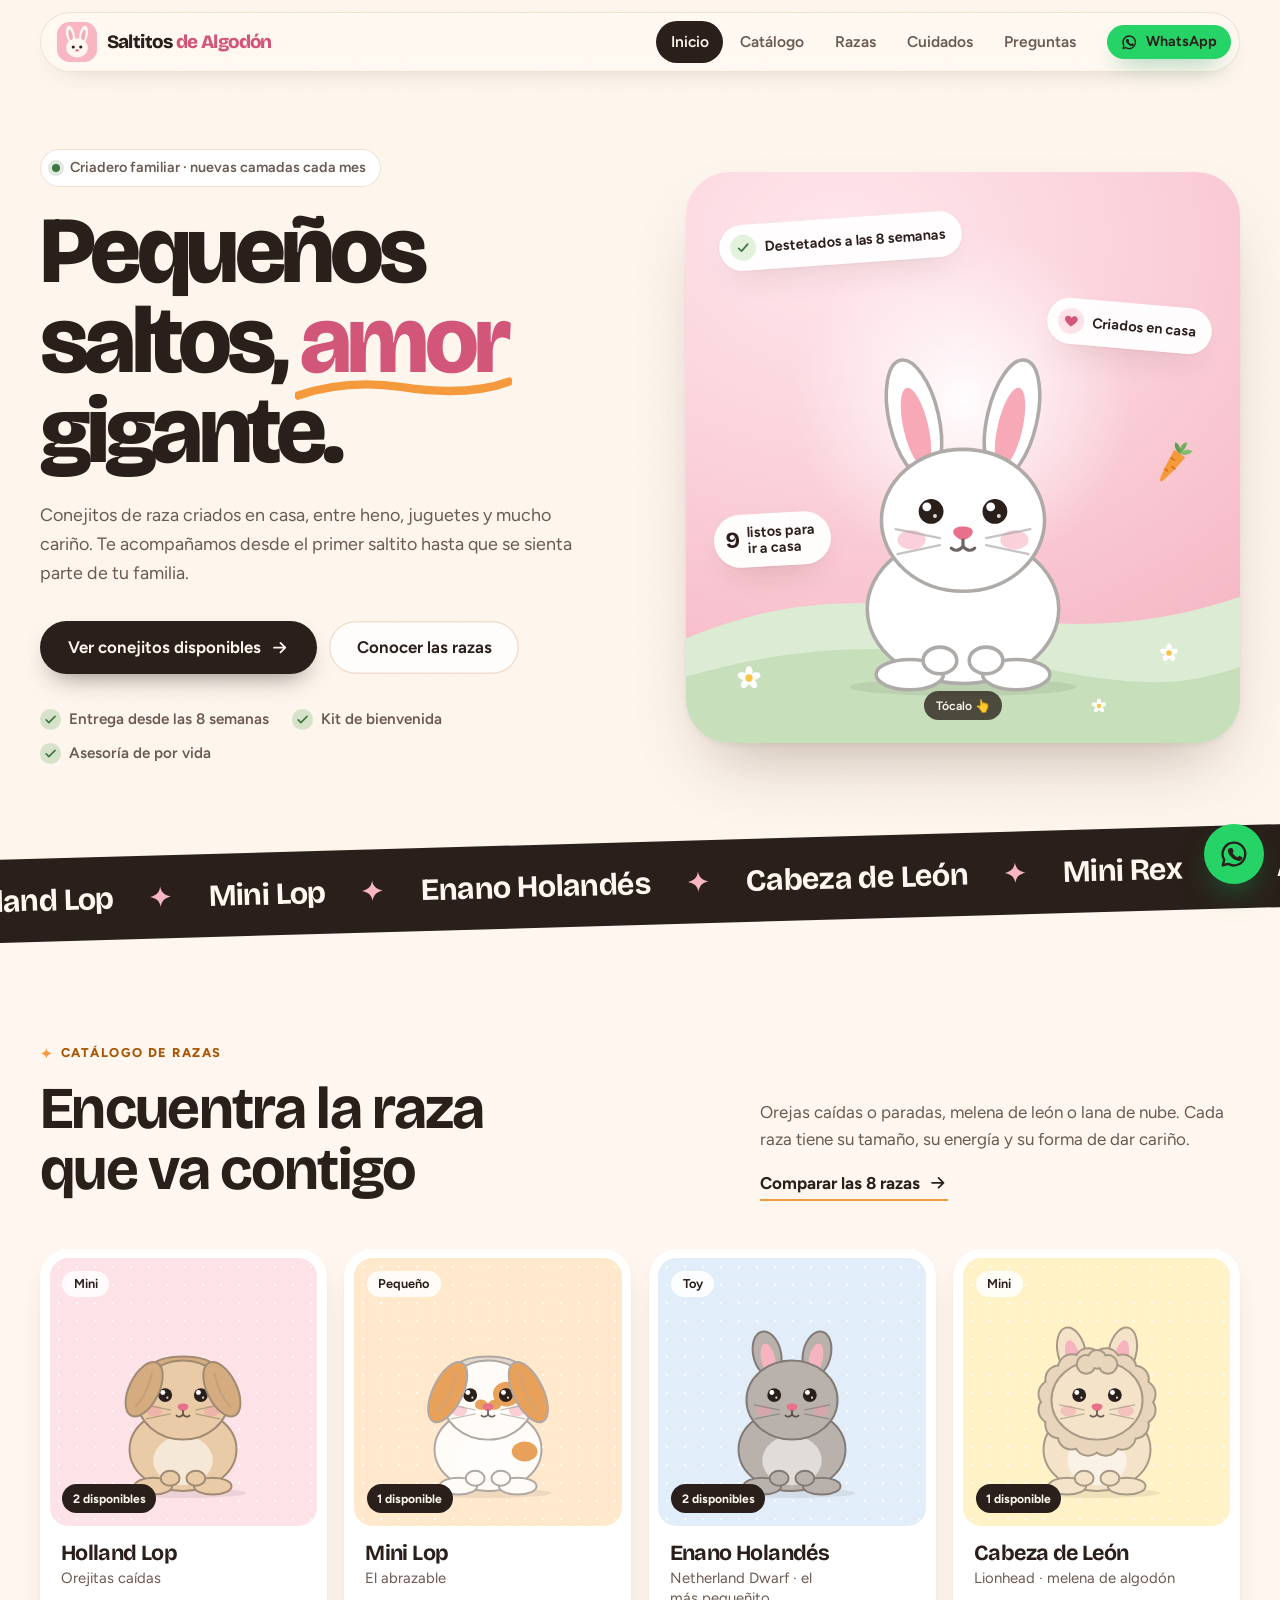
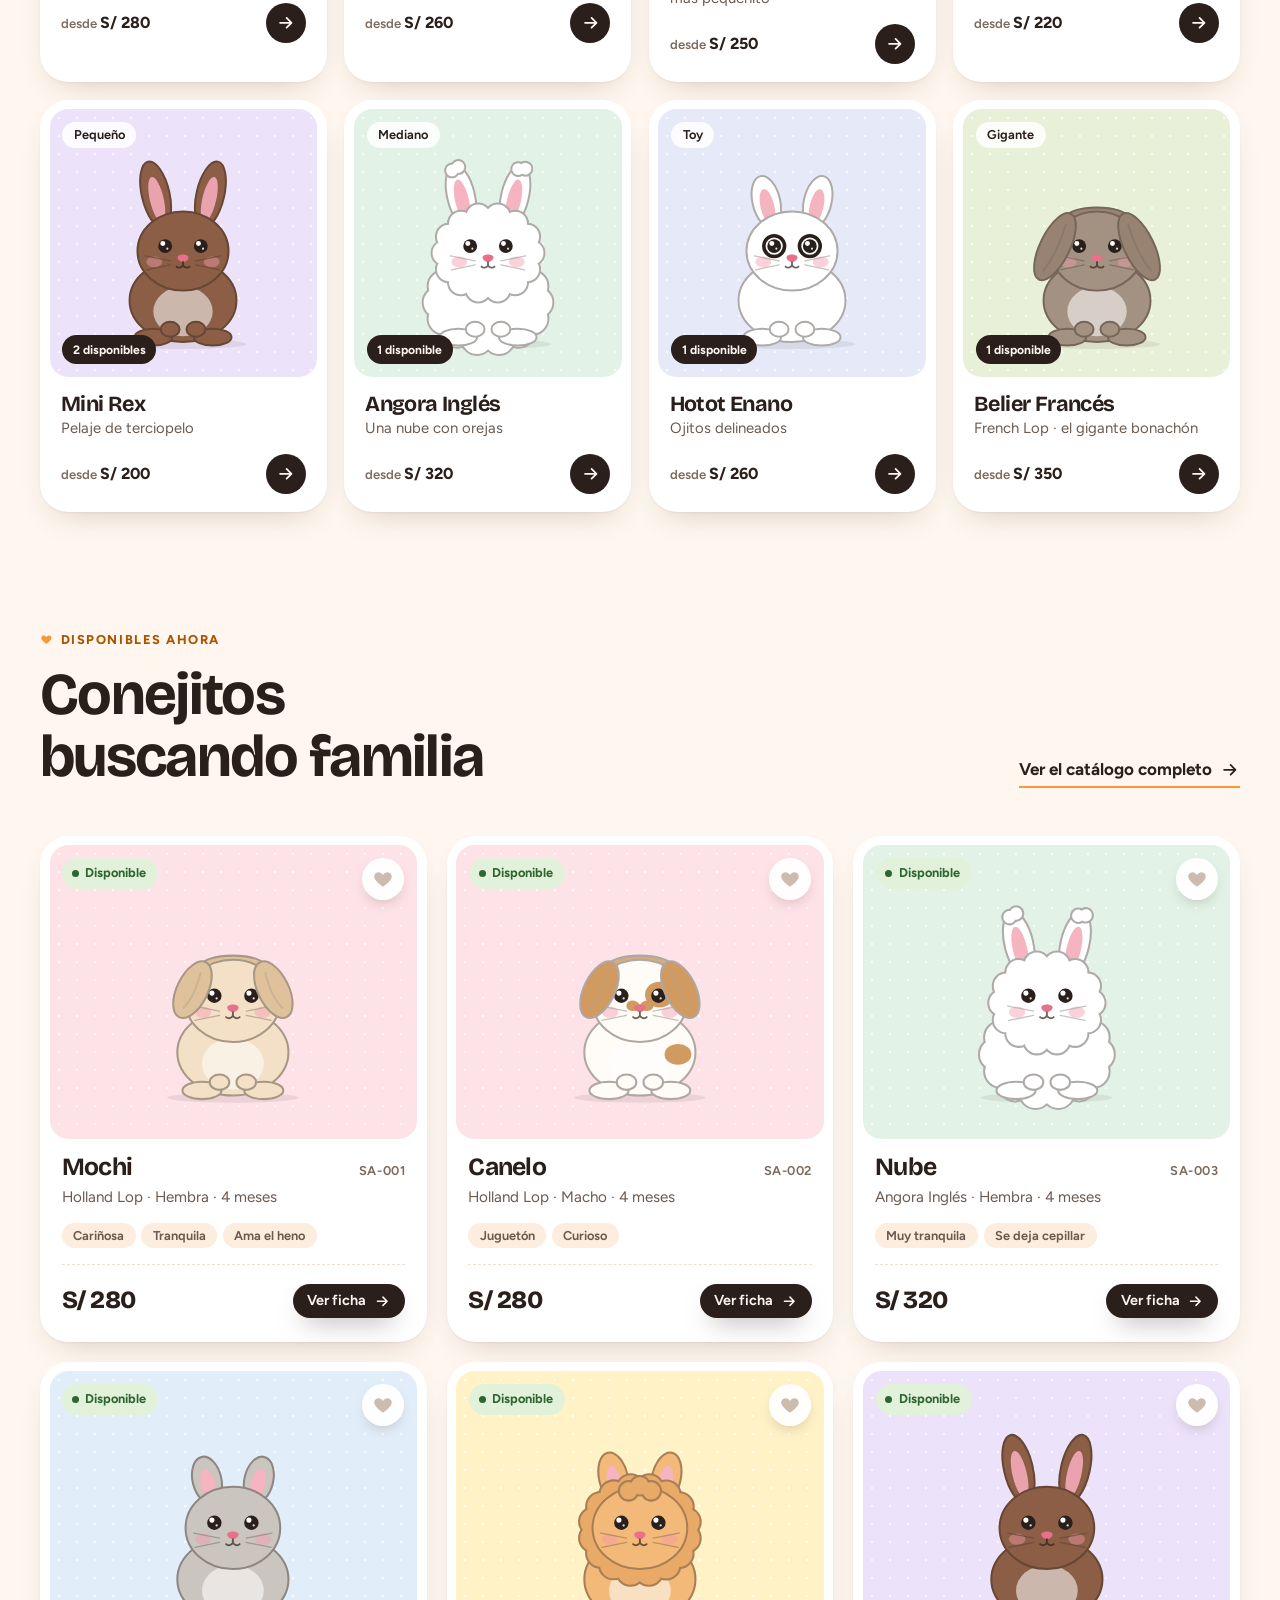
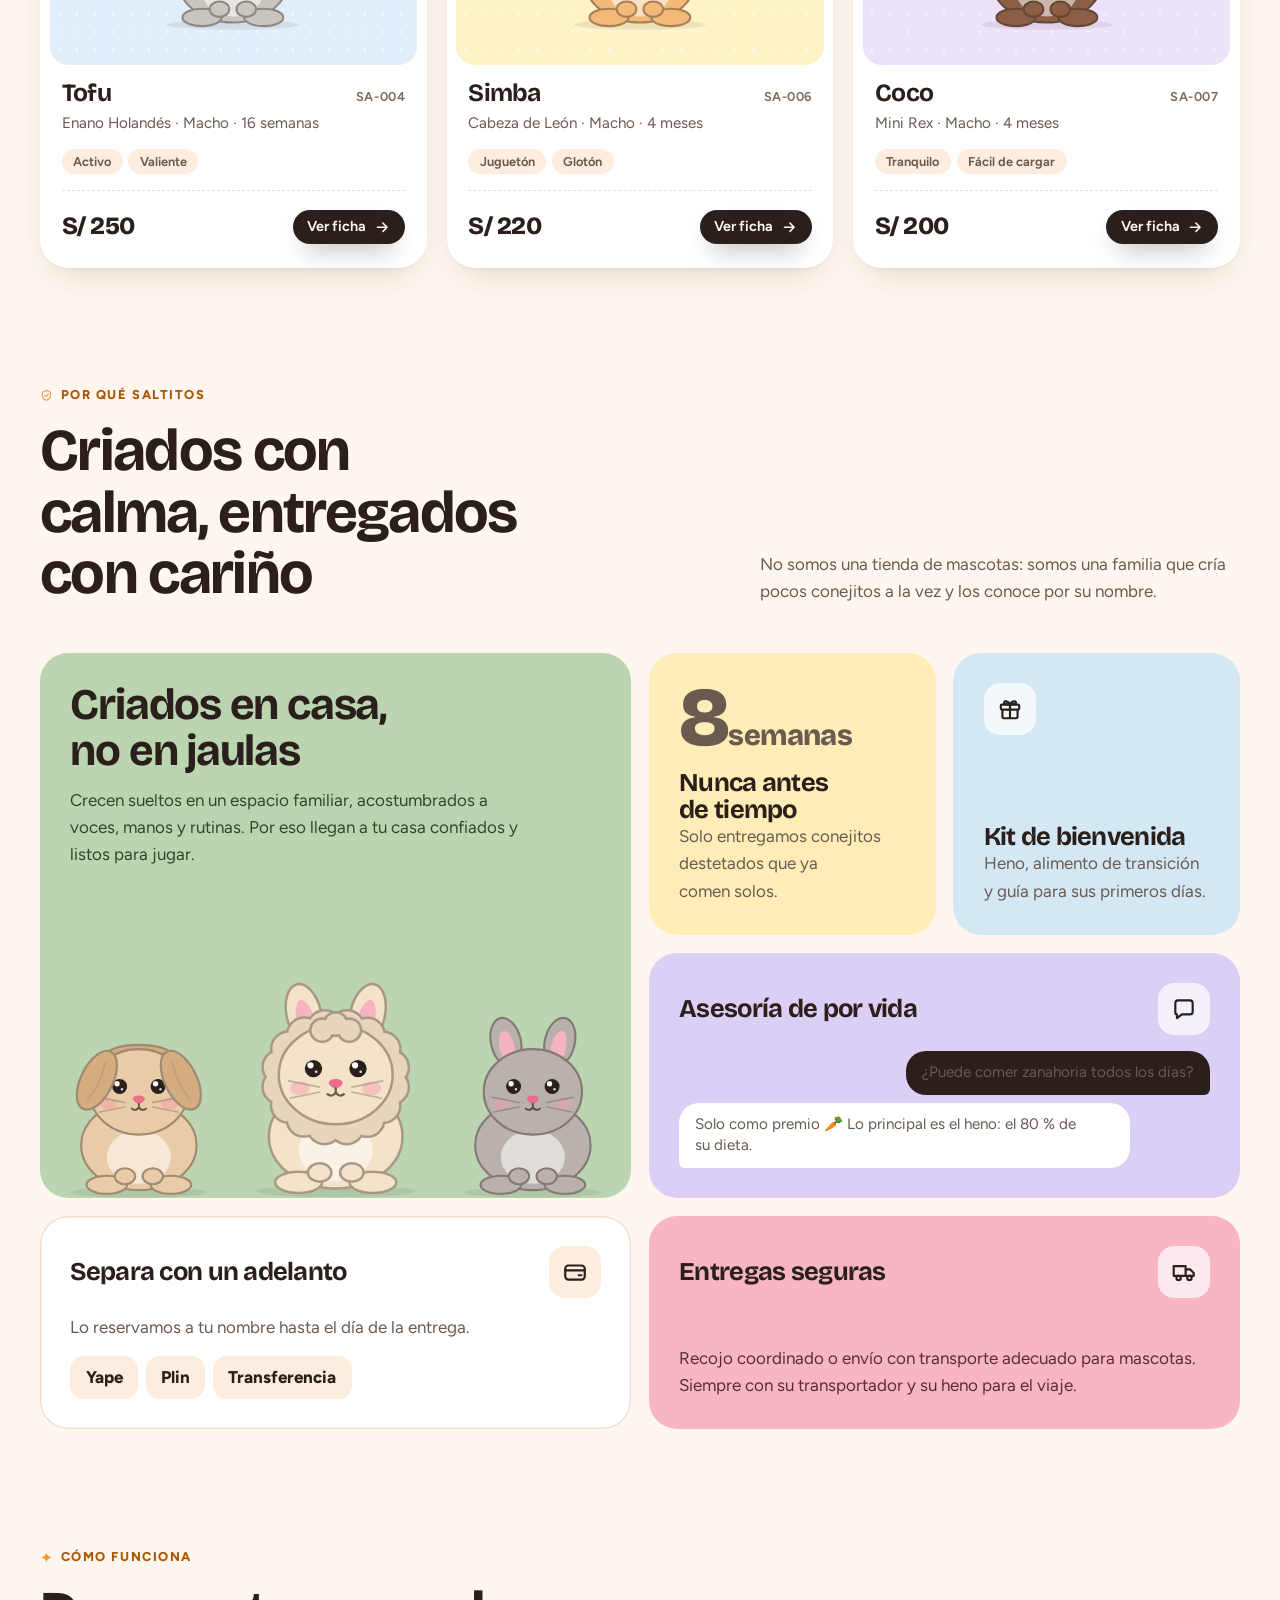
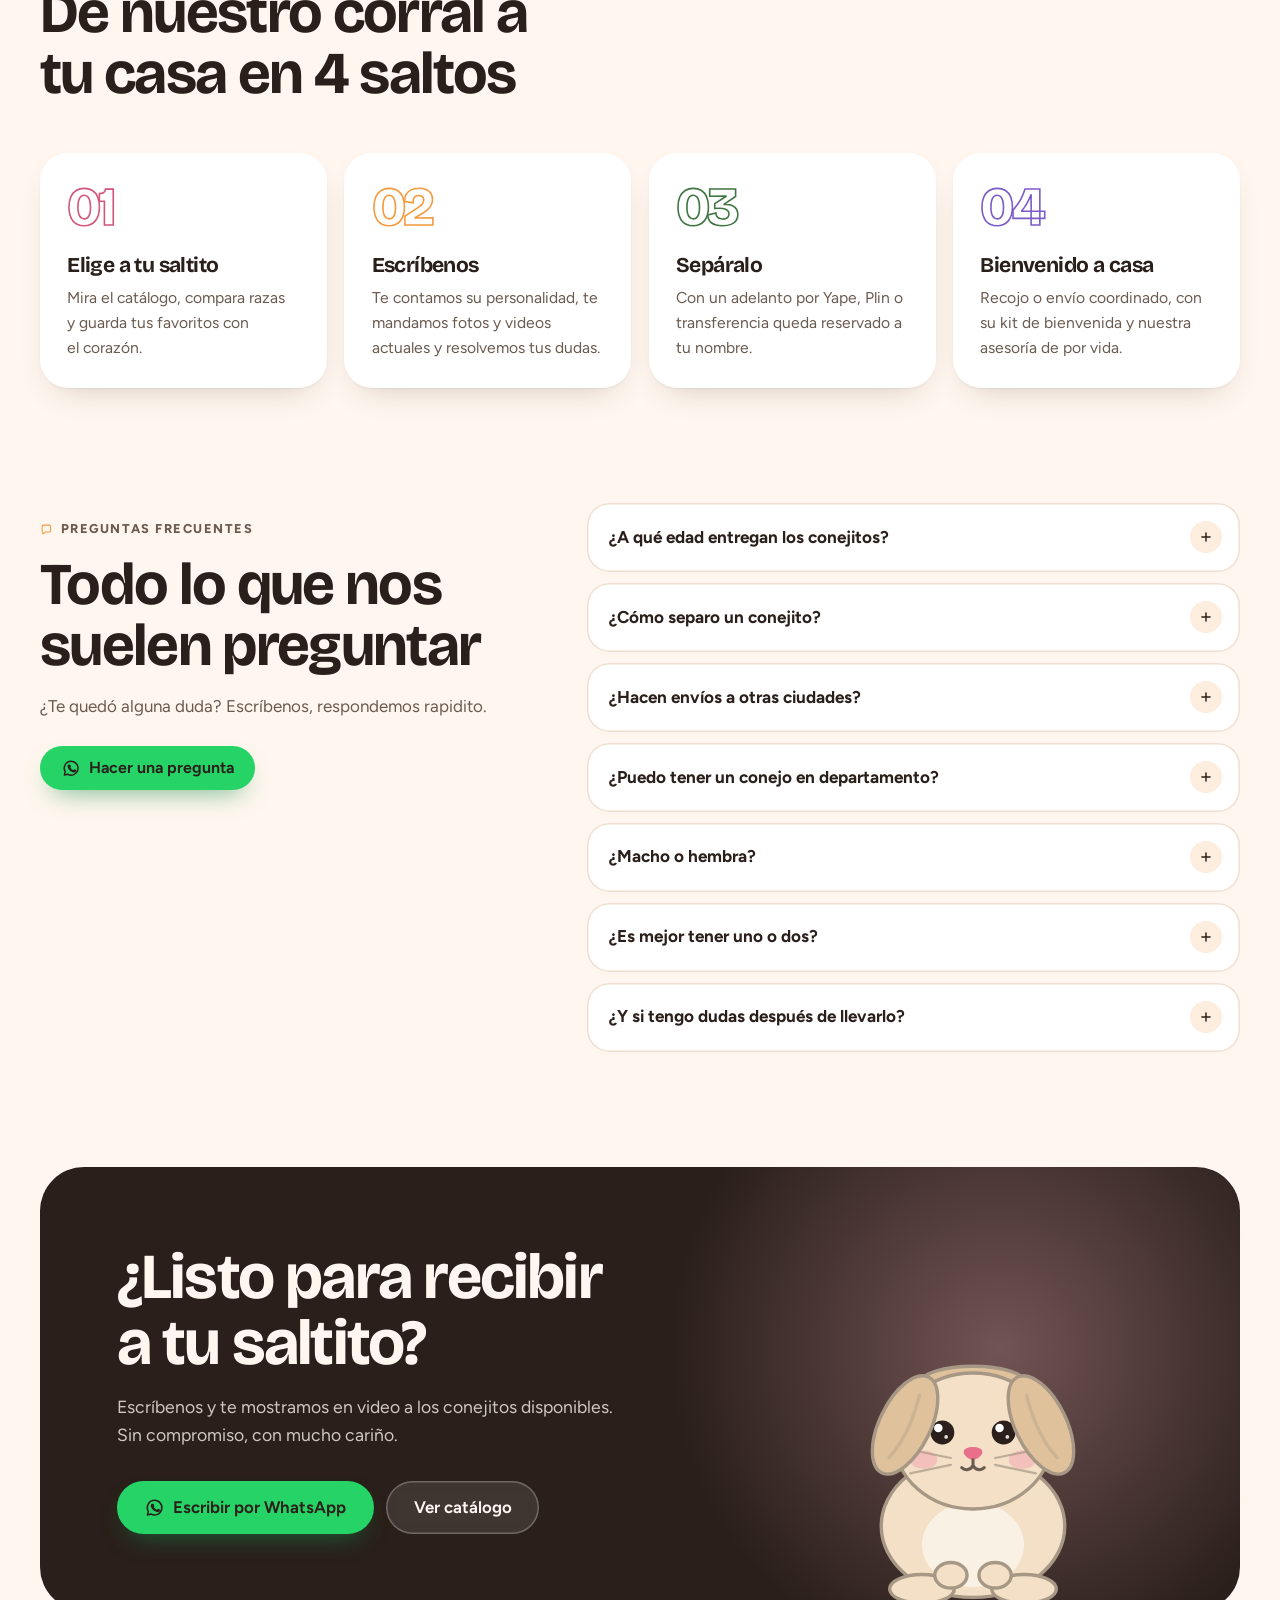
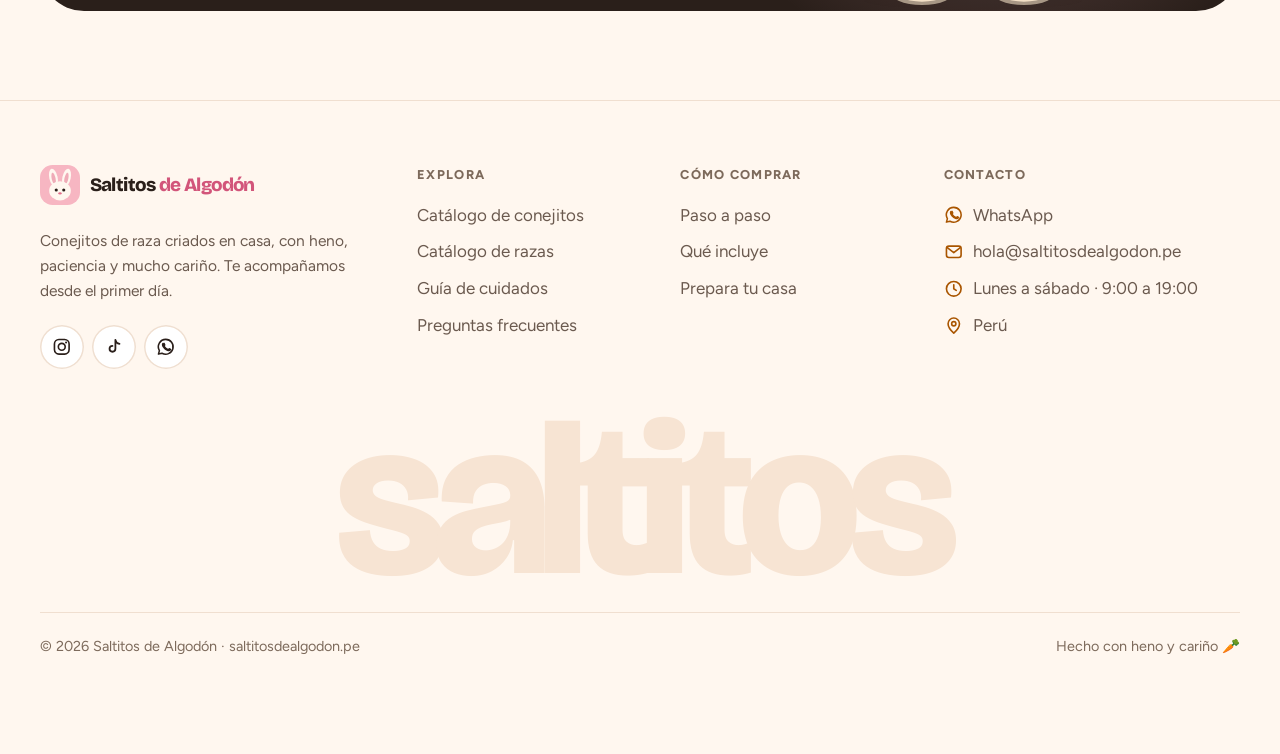
==== index.html @ a687bbe5 "Sitio base de Saltitos de Algodón Sitio estático para la venta de conejitos de raza: portada, catálo" ====
<!doctype html>
<html lang="es-PE">
<head>
  <meta charset="utf-8">
  <meta name="viewport" content="width=device-width, initial-scale=1">
  <title>Saltitos de Algodón · Conejitos de raza criados con amor</title>
  <meta name="description" content="Conejitos de raza criados en casa: Holland Lop, Mini Lop, Cabeza de León, Enano Holandés y más. Entrega desde las 8 semanas, kit de bienvenida y asesoría de por vida.">
  <link rel="canonical" href="https://saltitosdealgodon.pe/">
  <meta name="theme-color" content="#FFF7EF">
  <meta property="og:type" content="website">
  <meta property="og:locale" content="es_PE">
  <meta property="og:site_name" content="Saltitos de Algodón">
  <meta property="og:title" content="Saltitos de Algodón · Conejitos de raza criados con amor">
  <meta property="og:description" content="Pequeños saltos, amor gigante. Conoce a los conejitos disponibles y encuentra la raza ideal para tu casa.">
  <meta property="og:url" content="https://saltitosdealgodon.pe/">
  <meta property="og:image" content="https://saltitosdealgodon.pe/assets/img/og.png">
  <meta name="twitter:card" content="summary_large_image">
  <link rel="icon" href="/assets/img/favicon.svg" type="image/svg+xml">
  <link rel="apple-touch-icon" href="/assets/img/apple-touch-icon.png">
  <link rel="manifest" href="/site.webmanifest">
  <link rel="preconnect" href="https://fonts.googleapis.com">
  <link rel="preconnect" href="https://fonts.gstatic.com" crossorigin>
  <link rel="stylesheet" href="https://fonts.googleapis.com/css2?family=Bricolage+Grotesque:opsz,wght@12..96,500..800&family=Figtree:wght@400..800&display=swap">
  <link rel="stylesheet" href="/assets/css/estilos.css">
  <script>document.documentElement.classList.add("js")</script>
  <script src="/assets/js/datos.js" defer></script>
  <script src="/assets/js/conejo.js" defer></script>
  <script src="/assets/js/app.js" defer></script>
  <script type="application/ld+json">
  {
    "@context": "https://schema.org",
    "@type": "PetStore",
    "name": "Saltitos de Algodón",
    "url": "https://saltitosdealgodon.pe/",
    "image": "https://saltitosdealgodon.pe/assets/img/og.png",
    "description": "Conejitos de raza criados en casa, con kit de bienvenida y asesoría de por vida.",
    "areaServed": "PE",
    "currenciesAccepted": "PEN"
  }
  </script>
</head>
<body data-pagina="inicio">
  <a class="saltar" href="#contenido">Saltar al contenido</a>

  <header class="cabecera" id="cabecera">
    <nav class="nav" aria-label="Principal">
      <a class="logo" href="/" aria-label="Saltitos de Algodón, inicio">
        <svg class="logo-icono" viewBox="0 0 48 48" aria-hidden="true"><rect width="48" height="48" rx="15" fill="#F7B6C2"/><g transform="rotate(-12 18 24)"><ellipse cx="18" cy="15" rx="5" ry="11" fill="#FFF7EF"/><ellipse cx="18" cy="16" rx="2.3" ry="7" fill="#E26D89" opacity=".55"/></g><g transform="rotate(12 30 24)"><ellipse cx="30" cy="15" rx="5" ry="11" fill="#FFF7EF"/><ellipse cx="30" cy="16" rx="2.3" ry="7" fill="#E26D89" opacity=".55"/></g><ellipse cx="24" cy="31" rx="13" ry="11.5" fill="#FFF7EF"/><circle cx="19.5" cy="30" r="1.9" fill="#2A1F1A"/><circle cx="28.5" cy="30" r="1.9" fill="#2A1F1A"/><ellipse cx="24" cy="34" rx="2" ry="1.4" fill="#E26D89"/></svg>
        <span class="logo-texto">Saltitos<span> de Algodón</span></span>
      </a>
      <ul class="nav-enlaces" id="nav-enlaces">
        <li><a href="/" aria-current="page">Inicio</a></li>
        <li><a href="/catalogo">Catálogo</a></li>
        <li><a href="/razas">Razas</a></li>
        <li><a href="/cuidados">Cuidados</a></li>
        <li><a href="/#preguntas">Preguntas</a></li>
      </ul>
      <a class="boton boton--wa boton--chico nav-cta" href="#" data-wa><svg class="i" aria-hidden="true"><use href="/assets/img/iconos.svg#whatsapp"/></svg><span class="nav-cta-texto">WhatsApp</span></a>
      <button class="nav-menu" type="button" aria-expanded="false" aria-controls="nav-enlaces" aria-label="Abrir menú"><span></span><span></span></button>
    </nav>
  </header>

  <main id="contenido">
    <!-- Portada -->
    <section class="hero contenedor" id="inicio">
      <div class="hero-texto">
        <p class="eyebrow" data-revelar><span class="punto" aria-hidden="true"></span>Criadero familiar · nuevas camadas cada mes</p>
        <h1 class="hero-titulo" data-revelar style="--d:.06s">Pequeños saltos, <span class="subrayado">amor</span> gigante.</h1>
        <p class="hero-sub" data-revelar style="--d:.12s">Conejitos de raza criados en casa, entre heno, juguetes y mucho cariño. Te acompañamos desde el primer saltito hasta que se sienta parte de tu familia.</p>
        <div class="hero-acciones" data-revelar style="--d:.18s">
          <a class="boton boton--primario boton--grande" href="/catalogo">Ver conejitos disponibles <svg class="i i-mover" aria-hidden="true"><use href="/assets/img/iconos.svg#flecha"/></svg></a>
          <a class="boton boton--suave boton--grande" href="/razas">Conocer las razas</a>
        </div>
        <ul class="hero-confianza" data-revelar style="--d:.24s">
          <li><svg class="i" aria-hidden="true"><use href="/assets/img/iconos.svg#check"/></svg>Entrega desde las 8 semanas</li>
          <li><svg class="i" aria-hidden="true"><use href="/assets/img/iconos.svg#check"/></svg>Kit de bienvenida</li>
          <li><svg class="i" aria-hidden="true"><use href="/assets/img/iconos.svg#check"/></svg>Asesoría de por vida</li>
        </ul>
      </div>

      <div class="hero-escena" data-revelar style="--d:.1s">
        <span class="algodon" style="left:14%;--t:12px;--dur:11s;--retraso:-2s;--x:30px" aria-hidden="true"></span>
        <span class="algodon" style="left:32%;--t:8px;--dur:14s;--retraso:-7s;--x:-20px" aria-hidden="true"></span>
        <span class="algodon" style="left:58%;--t:16px;--dur:12s;--retraso:-4s;--x:24px" aria-hidden="true"></span>
        <span class="algodon" style="left:78%;--t:10px;--dur:15s;--retraso:-10s;--x:-30px" aria-hidden="true"></span>
        <span class="algodon" style="left:88%;--t:14px;--dur:13s;--retraso:-1s;--x:-12px" aria-hidden="true"></span>
        <svg class="hero-loma" viewBox="0 0 600 180" preserveAspectRatio="none" aria-hidden="true"><path d="M0 70C120 20 220 30 320 46s190 10 280-20v154H0z" fill="#DCEBD3"/><path d="M0 110c140-40 260-34 380-10s160 18 220 0v80H0z" fill="#C8DFBC"/></svg>
        <svg class="flor flor--1" aria-hidden="true"><use href="/assets/img/iconos.svg#flor"/></svg>
        <svg class="flor flor--2" aria-hidden="true"><use href="/assets/img/iconos.svg#flor"/></svg>
        <svg class="flor flor--3" aria-hidden="true"><use href="/assets/img/iconos.svg#flor"/></svg>
        <div class="hero-conejo" id="hero-conejo"></div>
        <p class="pegatina pegatina--1"><svg class="i" aria-hidden="true"><use href="/assets/img/iconos.svg#check"/></svg>Destetados a las 8 semanas</p>
        <p class="pegatina pegatina--2"><svg class="i" aria-hidden="true"><use href="/assets/img/iconos.svg#corazon"/></svg>Criados en casa</p>
        <p class="pegatina pegatina--3"><strong data-cuenta="disponibles">9</strong> listos para<br>ir a casa</p>
        <svg class="zanahoria-flotante" aria-hidden="true"><use href="/assets/img/iconos.svg#zanahoria"/></svg>
        <p class="hero-ayuda" aria-hidden="true">Tócalo 👆</p>
      </div>
    </section>

    <!-- Cinta con las razas -->
    <div class="cinta" aria-hidden="true"><div class="cinta-pista" id="cinta-pista"></div></div>

    <!-- Catálogo de razas -->
    <section class="seccion contenedor" id="razas">
      <div class="seccion-cabeza">
        <div>
          <p class="etiqueta"><svg class="i" aria-hidden="true"><use href="/assets/img/iconos.svg#chispa"/></svg>Catálogo de razas</p>
          <h2 data-revelar>Encuentra la raza que va contigo</h2>
        </div>
        <div>
          <p data-revelar style="--d:.06s;max-width:30rem;color:var(--ink-2)">Orejas caídas o paradas, melena de león o lana de nube. Cada raza tiene su tamaño, su energía y su forma de dar cariño.</p>
          <p style="margin-top:1rem"><a class="enlace-flecha" href="/razas"><span>Comparar las <span data-cuenta="razas">8</span> razas</span> <svg class="i" aria-hidden="true"><use href="/assets/img/iconos.svg#flecha"/></svg></a></p>
        </div>
      </div>
      <div class="grid-razas" id="grid-razas"></div>
    </section>

    <!-- Disponibles -->
    <section class="seccion contenedor" id="disponibles" style="padding-top:0">
      <div class="seccion-cabeza">
        <div>
          <p class="etiqueta"><svg class="i" aria-hidden="true"><use href="/assets/img/iconos.svg#corazon"/></svg>Disponibles ahora</p>
          <h2 data-revelar>Conejitos buscando familia</h2>
        </div>
        <a class="enlace-flecha" href="/catalogo">Ver el catálogo completo <svg class="i" aria-hidden="true"><use href="/assets/img/iconos.svg#flecha"/></svg></a>
      </div>
      <div class="grid-conejos" id="grid-disponibles"></div>
    </section>

    <!-- Por qué Saltitos -->
    <section class="seccion contenedor" id="por-que" style="padding-top:0">
      <div class="seccion-cabeza">
        <div>
          <p class="etiqueta"><svg class="i" aria-hidden="true"><use href="/assets/img/iconos.svg#escudo"/></svg>Por qué Saltitos</p>
          <h2 data-revelar>Criados con calma, entregados con cariño</h2>
        </div>
        <p data-revelar style="--d:.06s">No somos una tienda de mascotas: somos una familia que cría pocos conejitos a la vez y los conoce por su nombre.</p>
      </div>
      <div class="bento">
        <article class="bento-item b-grande" data-revelar>
          <div>
            <h3>Criados en casa, no en jaulas</h3>
            <p style="margin-top:.8rem">Crecen sueltos en un espacio familiar, acostumbrados a voces, manos y rutinas. Por eso llegan a tu casa confiados y listos para jugar.</p>
          </div>
          <div class="bento-conejos" id="bento-conejos"></div>
        </article>
        <article class="bento-item b-semanas" data-revelar style="--d:.06s">
          <p class="bento-num">8<small>semanas</small></p>
          <div>
            <h3>Nunca antes de tiempo</h3>
            <p>Solo entregamos conejitos destetados que ya comen solos.</p>
          </div>
        </article>
        <article class="bento-item b-kit" data-revelar style="--d:.12s">
          <span class="bento-icono"><svg class="i" aria-hidden="true"><use href="/assets/img/iconos.svg#regalo"/></svg></span>
          <div>
            <h3>Kit de bienvenida</h3>
            <p>Heno, alimento de transición y guía para sus primeros días.</p>
          </div>
        </article>
        <article class="bento-item b-chat" data-revelar style="--d:.06s">
          <div class="bento-fila">
            <h3>Asesoría de por vida</h3>
            <span class="bento-icono"><svg class="i" aria-hidden="true"><use href="/assets/img/iconos.svg#chat"/></svg></span>
          </div>
          <div class="chat" aria-label="Ejemplo de conversación">
            <p class="burbuja burbuja--tu">¿Puede comer zanahoria todos los días?</p>
            <p class="burbuja burbuja--yo">Solo como premio 🥕 Lo principal es el heno: el 80 % de su dieta.</p>
          </div>
        </article>
        <article class="bento-item b-pagos" data-revelar>
          <div class="bento-fila">
            <h3>Separa con un adelanto</h3>
            <span class="bento-icono" style="background:var(--bg-2)"><svg class="i" aria-hidden="true"><use href="/assets/img/iconos.svg#pago"/></svg></span>
          </div>
          <div>
            <p style="margin-bottom:.9rem">Lo reservamos a tu nombre hasta el día de la entrega.</p>
            <div class="pagos"><span>Yape</span><span>Plin</span><span>Transferencia</span></div>
          </div>
        </article>
        <article class="bento-item b-envios" data-revelar style="--d:.06s">
          <div class="bento-fila">
            <h3>Entregas seguras</h3>
            <span class="bento-icono"><svg class="i" aria-hidden="true"><use href="/assets/img/iconos.svg#camion"/></svg></span>
          </div>
          <p>Recojo coordinado o envío con transporte adecuado para mascotas. Siempre con su transportador y su heno para el viaje.</p>
        </article>
      </div>
    </section>

    <!-- Cómo funciona -->
    <section class="seccion contenedor" id="como-funciona" style="padding-top:0">
      <div class="seccion-cabeza">
        <div>
          <p class="etiqueta"><svg class="i" aria-hidden="true"><use href="/assets/img/iconos.svg#chispa"/></svg>Cómo funciona</p>
          <h2 data-revelar>De nuestro corral a tu casa en 4 saltos</h2>
        </div>
      </div>
      <ol class="pasos">
        <li class="paso" data-revelar>
          <span class="paso-num">01</span>
          <h3>Elige a tu saltito</h3>
          <p>Mira el catálogo, compara razas y guarda tus favoritos con el corazón.</p>
        </li>
        <li class="paso" data-revelar style="--d:.07s">
          <span class="paso-num">02</span>
          <h3>Escríbenos</h3>
          <p>Te contamos su personalidad, te mandamos fotos y videos actuales y resolvemos tus dudas.</p>
        </li>
        <li class="paso" data-revelar style="--d:.14s">
          <span class="paso-num">03</span>
          <h3>Sepáralo</h3>
          <p>Con un adelanto por Yape, Plin o transferencia queda reservado a tu nombre.</p>
        </li>
        <li class="paso" data-revelar style="--d:.21s">
          <span class="paso-num">04</span>
          <h3>Bienvenido a casa</h3>
          <p>Recojo o envío coordinado, con su kit de bienvenida y nuestra asesoría de por vida.</p>
        </li>
      </ol>
    </section>

    <!-- Preguntas frecuentes -->
    <section class="seccion contenedor" id="preguntas" style="padding-top:0">
      <div class="faq">
        <div class="faq-intro">
          <p class="etiqueta"><svg class="i" aria-hidden="true"><use href="/assets/img/iconos.svg#chat"/></svg>Preguntas frecuentes</p>
          <h2 data-revelar>Todo lo que nos suelen preguntar</h2>
          <p>¿Te quedó alguna duda? Escríbenos, respondemos rapidito.</p>
          <a class="boton boton--wa" href="#" data-wa><svg class="i" aria-hidden="true"><use href="/assets/img/iconos.svg#whatsapp"/></svg>Hacer una pregunta</a>
        </div>
        <div class="faq-lista">
          <details>
            <summary>¿A qué edad entregan los conejitos?</summary>
            <p>Desde las 8 semanas, cuando ya están destetados y comen solos heno y pellets. Antes de esa edad no entregamos ninguno, aunque esté separado.</p>
          </details>
          <details>
            <summary>¿Cómo separo un conejito?</summary>
            <p>Escríbenos por WhatsApp con el código del conejito (por ejemplo, SA-001). Con un adelanto por Yape, Plin o transferencia queda reservado a tu nombre hasta la fecha de entrega.</p>
          </details>
          <details>
            <summary>¿Hacen envíos a otras ciudades?</summary>
            <p>Sí. Coordinamos envíos a provincia con transporte adecuado para mascotas. El costo depende del destino; consúltanos antes de reservar.</p>
          </details>
          <details>
            <summary>¿Puedo tener un conejo en departamento?</summary>
            <p>¡Claro! Las razas pequeñas se adaptan muy bien. Necesitan un corral amplio, varias horas libres al día en una zona segura y los cables protegidos. Te ayudamos a prepararlo en nuestra <a href="/cuidados">guía de cuidados</a>.</p>
          </details>
          <details>
            <summary>¿Macho o hembra?</summary>
            <p>Ambos son excelentes compañeros; el carácter depende más de cada conejito que del sexo. Te recomendamos esterilizar a cualquiera de los dos cuando el veterinario lo indique: viven más tranquilos y sanos.</p>
          </details>
          <details>
            <summary>¿Es mejor tener uno o dos?</summary>
            <p>Los conejos son muy sociables. Una pareja esterilizada es ideal; si tendrás uno solo, necesitará mucha compañía y juego todos los días.</p>
          </details>
          <details>
            <summary>¿Y si tengo dudas después de llevarlo?</summary>
            <p>Nos escribes cuando quieras. La asesoría es de por vida: alimentación, salud, convivencia, lo que necesites.</p>
          </details>
        </div>
      </div>
    </section>

    <!-- Llamado final -->
    <section class="contenedor" id="contacto">
      <div class="cta" data-revelar>
        <div>
          <h2>¿Listo para recibir a tu saltito?</h2>
          <p>Escríbenos y te mostramos en video a los conejitos disponibles. Sin compromiso, con mucho cariño.</p>
          <div class="cta-acciones">
            <a class="boton boton--wa boton--grande" href="#" data-wa><svg class="i" aria-hidden="true"><use href="/assets/img/iconos.svg#whatsapp"/></svg>Escribir por WhatsApp</a>
            <a class="boton boton--suave boton--grande" href="/catalogo">Ver catálogo</a>
          </div>
        </div>
        <div class="cta-conejo" id="cta-conejo"></div>
      </div>
    </section>
  </main>

  <footer class="pie">
    <div class="contenedor">
      <div class="pie-grid">
        <div class="pie-marca">
          <a class="logo" href="/" aria-label="Saltitos de Algodón, inicio">
            <svg class="logo-icono" viewBox="0 0 48 48" aria-hidden="true"><rect width="48" height="48" rx="15" fill="#F7B6C2"/><g transform="rotate(-12 18 24)"><ellipse cx="18" cy="15" rx="5" ry="11" fill="#FFF7EF"/><ellipse cx="18" cy="16" rx="2.3" ry="7" fill="#E26D89" opacity=".55"/></g><g transform="rotate(12 30 24)"><ellipse cx="30" cy="15" rx="5" ry="11" fill="#FFF7EF"/><ellipse cx="30" cy="16" rx="2.3" ry="7" fill="#E26D89" opacity=".55"/></g><ellipse cx="24" cy="31" rx="13" ry="11.5" fill="#FFF7EF"/><circle cx="19.5" cy="30" r="1.9" fill="#2A1F1A"/><circle cx="28.5" cy="30" r="1.9" fill="#2A1F1A"/><ellipse cx="24" cy="34" rx="2" ry="1.4" fill="#E26D89"/></svg>
            <span class="logo-texto">Saltitos<span> de Algodón</span></span>
          </a>
          <p>Conejitos de raza criados en casa, con heno, paciencia y mucho cariño. Te acompañamos desde el primer día.</p>
          <div class="redes">
            <a href="#" data-red="instagram" target="_blank" rel="noopener" aria-label="Instagram"><svg class="i" aria-hidden="true"><use href="/assets/img/iconos.svg#instagram"/></svg></a>
            <a href="#" data-red="tiktok" target="_blank" rel="noopener" aria-label="TikTok"><svg class="i" aria-hidden="true"><use href="/assets/img/iconos.svg#tiktok"/></svg></a>
            <a href="#" data-wa aria-label="WhatsApp"><svg class="i" aria-hidden="true"><use href="/assets/img/iconos.svg#whatsapp"/></svg></a>
          </div>
        </div>
        <div>
          <p class="pie-titulo">Explora</p>
          <ul>
            <li><a href="/catalogo">Catálogo de conejitos</a></li>
            <li><a href="/razas">Catálogo de razas</a></li>
            <li><a href="/cuidados">Guía de cuidados</a></li>
            <li><a href="/#preguntas">Preguntas frecuentes</a></li>
          </ul>
        </div>
        <div>
          <p class="pie-titulo">Cómo comprar</p>
          <ul>
            <li><a href="/#como-funciona">Paso a paso</a></li>
            <li><a href="/#por-que">Qué incluye</a></li>
            <li><a href="/cuidados#antes-de-llegar">Prepara tu casa</a></li>
          </ul>
        </div>
        <div>
          <p class="pie-titulo">Contacto</p>
          <ul class="pie-contacto">
            <li><svg class="i" aria-hidden="true"><use href="/assets/img/iconos.svg#whatsapp"/></svg><a href="#" data-wa>WhatsApp</a></li>
            <li><svg class="i" aria-hidden="true"><use href="/assets/img/iconos.svg#correo"/></svg><a href="mailto:hola@saltitosdealgodon.pe" data-red="correo">hola@saltitosdealgodon.pe</a></li>
            <li><svg class="i" aria-hidden="true"><use href="/assets/img/iconos.svg#reloj"/></svg><span data-config="horario">Lunes a sábado · 9:00 a 19:00</span></li>
            <li><svg class="i" aria-hidden="true"><use href="/assets/img/iconos.svg#ubicacion"/></svg><span data-config="ciudad">Perú</span></li>
          </ul>
        </div>
      </div>
      <p class="pie-gigante" aria-hidden="true">saltitos</p>
      <div class="pie-base">
        <span>© <span data-anio>2026</span> Saltitos de Algodón · saltitosdealgodon.pe</span>
        <span>Hecho con heno y cariño 🥕</span>
      </div>
    </div>
  </footer>
</body>
</html>
---- assets/css/estilos.css ----
/* ==========================================================================
   Saltitos de Algodón — estilos
   1. Tokens   2. Base   3. Componentes   4. Cabecera   5. Inicio
   6. Catálogo y ficha   7. Razas   8. Cuidados   9. Pie   10. Animaciones
   ========================================================================== */

@view-transition { navigation: auto; }

/* 1. Tokens --------------------------------------------------------------- */
:root {
  --bg: #FFF7EF;
  --bg-2: #FCEDDF;
  --surface: #FFFFFF;
  --ink: #2A1F1A;
  --ink-2: #6B5A4F;
  --ink-3: #7D6A5B;
  --line: #F0DFD0;

  --rosa: #F7B6C2;
  --rosa-2: #D2557A;
  --zanahoria: #F59A3C;
  --zanahoria-2: #A95500;
  --salvia: #BBD5B1;
  --salvia-2: #3F7541;
  --lila: #DCCFF6;
  --cielo: #D3E8F4;
  --mantequilla: #FFEDB8;
  --wa: #25D366;

  --radio: 28px;
  --sombra: 0 1px 2px rgba(60, 30, 10, .05), 0 14px 34px -16px rgba(60, 30, 10, .24);
  --sombra-lg: 0 2px 4px rgba(60, 30, 10, .05), 0 34px 70px -28px rgba(60, 30, 10, .34);

  --f-display: "Bricolage Grotesque", ui-sans-serif, system-ui, sans-serif;
  --f-texto: "Figtree", ui-sans-serif, system-ui, sans-serif;

  --ancho: 1200px;
  --gutter: clamp(16px, 4vw, 32px);
  --ease: cubic-bezier(.2, .8, .2, 1);
  --rebote: cubic-bezier(.34, 1.56, .64, 1);

  interpolate-size: allow-keywords;
  color-scheme: light;
}

/* 2. Base ----------------------------------------------------------------- */
*, *::before, *::after { box-sizing: border-box; }
html { -webkit-text-size-adjust: 100%; scroll-behavior: smooth; scroll-padding-top: 110px; }
body {
  margin: 0;
  font-family: var(--f-texto);
  font-size: 1.0625rem;
  line-height: 1.6;
  color: var(--ink);
  background: var(--bg);
  -webkit-font-smoothing: antialiased;
  overflow-x: clip;
}
body:has(dialog[open]) { overflow: hidden; }
/* Grano sutil de papel */
body::before {
  content: "";
  position: fixed;
  inset: 0;
  z-index: -1;
  pointer-events: none;
  opacity: .55;
  background-image: url("data:image/svg+xml,%3Csvg xmlns='http://www.w3.org/2000/svg' width='180' height='180'%3E%3Cfilter id='n'%3E%3CfeTurbulence type='fractalNoise' baseFrequency='.85' numOctaves='2' stitchTiles='stitch'/%3E%3CfeColorMatrix values='0 0 0 0 .45 0 0 0 0 .3 0 0 0 0 .2 0 0 0 .06 0'/%3E%3C/filter%3E%3Crect width='100%25' height='100%25' filter='url(%23n)'/%3E%3C/svg%3E");
}

h1, h2, h3, h4 {
  font-family: var(--f-display);
  font-weight: 700;
  line-height: 1.04;
  letter-spacing: -.028em;
  margin: 0;
  text-wrap: balance;
}
p { margin: 0; text-wrap: pretty; }
a { color: inherit; }
img, svg { display: block; max-width: 100%; }
img { height: auto; }
button, input, select { font: inherit; color: inherit; }
::selection { background: var(--rosa); color: var(--ink); }
:focus-visible { outline: 3px solid var(--zanahoria); outline-offset: 3px; border-radius: 10px; }

.contenedor { width: min(100% - 2 * var(--gutter), var(--ancho)); margin-inline: auto; }
.sr {
  position: absolute; width: 1px; height: 1px; padding: 0; margin: -1px;
  overflow: hidden; clip: rect(0 0 0 0); white-space: nowrap; border: 0;
}
.saltar {
  position: absolute; left: 1rem; top: -100px; z-index: 200;
  background: var(--ink); color: var(--bg); padding: .7rem 1rem; border-radius: 12px; text-decoration: none;
}
.saltar:focus { top: 1rem; }
.i { width: 1.15em; height: 1.15em; flex: none; }

/* 3. Componentes ---------------------------------------------------------- */
.boton {
  --b-bg: var(--surface);
  --b-fg: var(--ink);
  display: inline-flex;
  align-items: center;
  justify-content: center;
  gap: .55em;
  padding: .82em 1.35em;
  border: 0;
  border-radius: 999px;
  background: var(--b-bg);
  color: var(--b-fg);
  font-weight: 650;
  font-size: 1rem;
  line-height: 1.1;
  text-decoration: none;
  white-space: nowrap;
  cursor: pointer;
  box-shadow: inset 0 0 0 1.5px var(--line);
  transition: transform .3s var(--rebote), box-shadow .3s var(--ease), background-color .2s;
}
.boton:hover { transform: translateY(-2px); }
.boton:active { transform: translateY(0) scale(.97); }
.boton .i { transition: transform .3s var(--ease); }
.boton:hover .i-mover { transform: translateX(3px); }
.boton--primario { --b-bg: var(--ink); --b-fg: #FFF7EF; box-shadow: 0 12px 26px -12px rgba(42, 31, 26, .6); }
.boton--primario:hover { box-shadow: 0 18px 32px -14px rgba(42, 31, 26, .65); }
.boton--suave { --b-bg: rgba(255, 255, 255, .75); backdrop-filter: blur(6px); }
.boton--wa { --b-bg: var(--wa); --b-fg: var(--ink); box-shadow: 0 12px 26px -12px rgba(18, 140, 74, .7); }
.boton--claro { --b-bg: #FFF7EF; --b-fg: var(--ink); box-shadow: none; }
.boton--grande { padding: 1em 1.65em; font-size: 1.05rem; }
.boton--chico { padding: .6em 1em; font-size: .9rem; }

.chip {
  display: inline-flex;
  align-items: center;
  gap: .35rem;
  padding: .32rem .72rem;
  border-radius: 999px;
  background: var(--bg-2);
  color: var(--ink-2);
  font-size: .8rem;
  font-weight: 650;
  line-height: 1.2;
  white-space: nowrap;
}
.chip--flotante {
  position: absolute;
  top: .8rem;
  left: .8rem;
  z-index: 1;
  background: rgba(255, 255, 255, .85);
  color: var(--ink);
  backdrop-filter: blur(4px);
}

.etiqueta {
  display: inline-flex;
  align-items: center;
  gap: .5rem;
  margin-bottom: .9rem;
  color: var(--zanahoria-2);
  font-size: .8rem;
  font-weight: 750;
  letter-spacing: .12em;
  text-transform: uppercase;
}
.etiqueta .i { width: 1em; height: 1em; color: var(--zanahoria); }

.subrayado { position: relative; color: var(--rosa-2); white-space: nowrap; }
.subrayado::after {
  content: "";
  position: absolute;
  left: -2%;
  right: -2%;
  bottom: -.06em;
  height: .3em;
  z-index: -1;
  background: url("data:image/svg+xml,%3Csvg xmlns='http://www.w3.org/2000/svg' viewBox='0 0 200 20' preserveAspectRatio='none'%3E%3Cpath d='M3 14c30-8 62-10 96-6s70 4 98-4' fill='none' stroke='%23F59A3C' stroke-width='6' stroke-linecap='round'/%3E%3C/svg%3E") no-repeat center / 100% 100%;
}

.seccion { padding-block: clamp(4rem, 9vw, 7.5rem); }
.seccion-cabeza {
  display: flex;
  align-items: flex-end;
  justify-content: space-between;
  flex-wrap: wrap;
  gap: 1.25rem 2rem;
  margin-bottom: clamp(2rem, 4vw, 3rem);
}
.seccion-cabeza h2 { font-size: clamp(2.2rem, 4.8vw, 3.7rem); max-width: 15ch; }
.seccion-cabeza > p { max-width: 30rem; color: var(--ink-2); }
.enlace-flecha {
  display: inline-flex;
  align-items: center;
  gap: .5rem;
  font-weight: 700;
  text-decoration: none;
  border-bottom: 2px solid var(--zanahoria);
  padding-bottom: 2px;
}
.enlace-flecha .i { transition: transform .3s var(--ease); }
.enlace-flecha:hover .i { transform: translateX(4px); }

.medidor { display: inline-flex; gap: 4px; vertical-align: middle; }
.medidor i { width: 22px; height: 8px; border-radius: 99px; background: var(--line); }
.medidor i.on { background: var(--zanahoria); }

.conejo { width: 100%; height: auto; overflow: visible; }

/* 4. Cabecera ------------------------------------------------------------- */
.cabecera {
  position: sticky;
  top: 12px;
  z-index: 50;
  margin-top: 12px;
  padding-inline: var(--gutter);
}
.nav {
  position: relative;
  display: flex;
  align-items: center;
  gap: 1rem;
  width: min(100%, var(--ancho));
  margin-inline: auto;
  padding: .5rem .5rem .5rem 1rem;
  background: rgba(255, 250, 245, .74);
  backdrop-filter: saturate(1.5) blur(16px);
  -webkit-backdrop-filter: saturate(1.5) blur(16px);
  border: 1px solid rgba(240, 223, 208, .9);
  border-radius: 999px;
  box-shadow: 0 10px 30px -22px rgba(60, 30, 10, .4);
  transition: box-shadow .3s var(--ease), background-color .3s;
}
.con-scroll .nav { background: rgba(255, 250, 245, .9); box-shadow: 0 14px 34px -18px rgba(60, 30, 10, .35); }
.logo {
  display: inline-flex;
  align-items: center;
  gap: .6rem;
  font-family: var(--f-display);
  font-size: 1.18rem;
  font-weight: 800;
  letter-spacing: -.03em;
  line-height: 1;
  text-decoration: none;
}
.logo-icono { width: 40px; height: 40px; flex: none; transition: transform .45s var(--rebote); }
.logo:hover .logo-icono { transform: rotate(-8deg) translateY(-2px); }
.logo-texto span { color: var(--rosa-2); }
.nav-enlaces {
  display: flex;
  align-items: center;
  gap: .15rem;
  margin: 0 0 0 auto;
  padding: 0;
  list-style: none;
}
.nav-enlaces a {
  display: block;
  padding: .55rem .9rem;
  border-radius: 999px;
  color: var(--ink-2);
  font-weight: 600;
  font-size: .97rem;
  text-decoration: none;
  transition: background-color .2s, color .2s;
}
.nav-enlaces a:hover { background: var(--bg-2); color: var(--ink); }
.nav-enlaces a[aria-current="page"] { background: var(--ink); color: #FFF7EF; }
.nav-menu {
  display: none;
  width: 46px;
  height: 46px;
  border: 0;
  border-radius: 50%;
  background: var(--ink);
  cursor: pointer;
  place-items: center;
  align-content: center;
  gap: 5px;
}
.nav-menu span { display: block; width: 18px; height: 2px; border-radius: 2px; background: #FFF7EF; transition: transform .3s var(--ease); }
.abierto .nav-menu span:first-child { transform: translateY(3.5px) rotate(45deg); }
.abierto .nav-menu span:last-child { transform: translateY(-3.5px) rotate(-45deg); }

@media (max-width: 920px) {
  .nav { padding-left: .8rem; }
  .nav-menu { display: grid; }
  .nav-cta { margin-left: auto; }
  .nav-enlaces {
    position: absolute;
    top: calc(100% + 10px);
    left: 0;
    right: 0;
    flex-direction: column;
    align-items: stretch;
    gap: .2rem;
    margin: 0;
    padding: .6rem;
    background: var(--surface);
    border-radius: 26px;
    box-shadow: var(--sombra-lg);
    opacity: 0;
    visibility: hidden;
    transform: translateY(-8px) scale(.98);
    transform-origin: top center;
    transition: opacity .25s var(--ease), transform .3s var(--ease), visibility .25s;
  }
  .abierto .nav-enlaces { opacity: 1; visibility: visible; transform: none; }
  .nav-enlaces a { padding: .9rem 1.1rem; font-size: 1.05rem; }
}
@media (max-width: 480px) {
  .logo-texto span { display: none; }
  .nav-cta .nav-cta-texto { display: none; }
  .nav-cta { padding: .78em; }
}

/* 5. Inicio --------------------------------------------------------------- */
.hero {
  display: grid;
  grid-template-columns: 1.05fr 1fr;
  align-items: center;
  gap: clamp(2rem, 5vw, 4.5rem);
  padding-block: clamp(2.5rem, 6vw, 5rem) clamp(3rem, 6vw, 5rem);
}
.eyebrow {
  display: inline-flex;
  align-items: center;
  gap: .6rem;
  padding: .45rem .95rem .45rem .75rem;
  border-radius: 999px;
  background: var(--surface);
  box-shadow: inset 0 0 0 1px var(--line);
  color: var(--ink-2);
  font-size: .9rem;
  font-weight: 600;
}
.punto {
  width: 8px;
  height: 8px;
  border-radius: 50%;
  background: var(--salvia-2);
  box-shadow: 0 0 0 4px rgba(63, 117, 65, .16);
  animation: latido 2.2s ease-in-out infinite;
}
.hero-titulo {
  margin-top: 1.3rem;
  font-size: clamp(3rem, 7.4vw, 6.2rem);
  font-weight: 800;
  letter-spacing: -.048em;
  line-height: .95;
  isolation: isolate;
}
.hero-sub { max-width: 34rem; margin-top: 1.5rem; color: var(--ink-2); font-size: clamp(1.06rem, 1.4vw, 1.22rem); }
.hero-acciones { display: flex; flex-wrap: wrap; gap: .75rem; margin-top: 2.1rem; }
.hero-confianza {
  display: flex;
  flex-wrap: wrap;
  gap: .6rem 1.4rem;
  margin: 2.1rem 0 0;
  padding: 0;
  list-style: none;
  color: var(--ink-2);
  font-size: .95rem;
  font-weight: 600;
}
.hero-confianza li { display: flex; align-items: center; gap: .5rem; }
.hero-confianza .i { width: 1.4em; height: 1.4em; padding: 3px; border-radius: 50%; background: rgba(187, 213, 177, .6); color: var(--salvia-2); }

.hero-escena {
  position: relative;
  aspect-ratio: 1 / 1.03;
  border-radius: 44px;
  background: radial-gradient(120% 90% at 28% 12%, #FFE6EC 0%, #FBD3DC 42%, #F5B5C3 100%);
  box-shadow: var(--sombra-lg);
  overflow: hidden;
  isolation: isolate;
}
.hero-escena::before {
  content: "";
  position: absolute;
  top: 9%;
  left: 18%;
  width: 64%;
  aspect-ratio: 1;
  border-radius: 50%;
  background: radial-gradient(circle, rgba(255, 255, 255, .95), rgba(255, 255, 255, 0) 68%);
}
.hero-loma { position: absolute; left: 0; right: 0; bottom: 0; width: 100%; height: 30%; }
.hero-conejo {
  position: absolute;
  left: 50%;
  bottom: 8%;
  z-index: 2;
  width: 64%;
  translate: -50% 0;
  cursor: pointer;
  -webkit-tap-highlight-color: transparent;
}
.hero-conejo:focus-visible { outline-offset: -6px; border-radius: 40px; }
.flor { position: absolute; z-index: 3; width: 26px; height: 26px; animation: mecer 4s ease-in-out infinite; }
.flor--1 { left: 9%; bottom: 9%; }
.flor--2 { right: 11%; bottom: 14%; width: 20px; height: 20px; animation-delay: -1.4s; }
.flor--3 { right: 24%; bottom: 5%; width: 16px; height: 16px; animation-delay: -2.4s; }
.pegatina {
  position: absolute;
  z-index: 4;
  display: flex;
  align-items: center;
  gap: .5rem;
  padding: .62rem 1rem .62rem .7rem;
  border-radius: 999px;
  background: rgba(255, 255, 255, .94);
  box-shadow: var(--sombra);
  font-size: .9rem;
  font-weight: 650;
  line-height: 1.15;
  animation: flotar 6s ease-in-out infinite;
}
.pegatina .i { width: 26px; height: 26px; padding: 5px; border-radius: 50%; }
.pegatina--1 { top: 8%; left: 6%; rotate: -4deg; }
.pegatina--1 .i { background: #E3F2DC; color: var(--salvia-2); }
.pegatina--2 { top: 23%; right: 5%; rotate: 5deg; animation-delay: -2s; }
.pegatina--2 .i { background: #FDE2E7; color: var(--rosa-2); }
.pegatina--3 { bottom: 31%; left: 5%; rotate: -3deg; animation-delay: -3.6s; }
.pegatina--3 strong { font-family: var(--f-display); font-size: 1.4rem; line-height: 1; }
.zanahoria-flotante {
  position: absolute;
  z-index: 3;
  top: 46%;
  right: 7%;
  width: 54px;
  height: 54px;
  animation: flotar 5s ease-in-out infinite -1s;
}
.algodon {
  position: absolute;
  z-index: 1;
  bottom: -20px;
  width: var(--t, 14px);
  height: var(--t, 14px);
  border-radius: 50%;
  background: #fff;
  opacity: 0;
  filter: blur(.5px);
  animation: subir var(--dur, 12s) linear infinite var(--retraso, 0s);
}
.hero-ayuda {
  position: absolute;
  z-index: 4;
  bottom: 4%;
  left: 50%;
  translate: -50% 0;
  padding: .3rem .75rem;
  border-radius: 999px;
  background: rgba(42, 31, 26, .78);
  color: #FFF7EF;
  font-size: .76rem;
  font-weight: 600;
  white-space: nowrap;
  pointer-events: none;
}
.corazoncito {
  position: absolute;
  top: 26%;
  left: 50%;
  z-index: 5;
  width: 26px;
  height: 26px;
  color: var(--rosa-2);
  pointer-events: none;
  animation: corazon 1.1s var(--ease) forwards;
}
.corazoncito .i { width: 100%; height: 100%; }

/* Animaciones del conejito vivo */
.conejo--vivo { transform-origin: 50% 100%; animation: respirar 3.4s ease-in-out infinite; }
.conejo--vivo.salta { animation: salto .75s var(--rebote); }
.conejo--vivo .c-oreja { transform-box: fill-box; transform-origin: 50% 92%; }
.conejo--vivo .c-oreja-izq { animation: orejaIzq 7s ease-in-out infinite; }
.conejo--vivo .c-oreja-der { animation: orejaDer 7s ease-in-out infinite 1.6s; }
.conejo--vivo .c-ojos { transform-box: fill-box; transform-origin: center; animation: parpadeo 5.5s infinite; }
.conejo--vivo .c-mirada { transition: transform .12s linear; }
.conejo--vivo .c-nariz { transform-box: fill-box; transform-origin: center; animation: olfatear 2.6s ease-in-out infinite; }

/* Cinta de razas */
.cinta {
  width: 108%;
  margin: 0 0 0 -4%;
  padding-block: 1.05rem;
  background: var(--ink);
  color: #FFF7EF;
  overflow: hidden;
  transform: rotate(-1.6deg);
}
.cinta-pista { display: flex; width: max-content; animation: desfile 42s linear infinite; }
.cinta-pista > div {
  display: flex;
  align-items: center;
  gap: 2.2rem;
  padding-right: 2.2rem;
  font-family: var(--f-display);
  font-size: clamp(1.3rem, 2.4vw, 2rem);
  font-weight: 700;
  letter-spacing: -.02em;
  white-space: nowrap;
}
.cinta .i { width: .8em; height: .8em; color: var(--rosa); }
.cinta:hover .cinta-pista { animation-play-state: paused; }

/* Tarjetas de raza */
.grid-razas { display: grid; grid-template-columns: repeat(4, 1fr); gap: 1.1rem; }
.tarjeta-raza {
  position: relative;
  display: flex;
  flex-direction: column;
  padding: .6rem;
  border-radius: var(--radio);
  background: var(--surface);
  box-shadow: var(--sombra);
  text-decoration: none;
  transition: transform .4s var(--rebote), box-shadow .4s var(--ease);
}
.tarjeta-raza:hover { transform: translateY(-6px) rotate(-.6deg); box-shadow: var(--sombra-lg); }
.tarjeta-raza:nth-child(even):hover { transform: translateY(-6px) rotate(.6deg); }
.media-fondo {
  position: relative;
  display: grid;
  place-items: center;
  overflow: hidden;
  border-radius: calc(var(--radio) - .6rem);
  background-color: var(--fondo, var(--bg-2));
  background-image: radial-gradient(rgba(255, 255, 255, .7) 1.4px, transparent 1.6px);
  background-size: 18px 18px;
}
.tarjeta-raza .media-fondo { aspect-ratio: 1; }
.tarjeta-raza .conejo { width: 74%; margin-top: 6%; transition: transform .5s var(--rebote); }
.tarjeta-raza:hover .conejo { transform: translateY(-8px) scale(1.04); }
.disp-nota {
  position: absolute;
  bottom: .8rem;
  left: .8rem;
  padding: .3rem .65rem;
  border-radius: 99px;
  background: var(--ink);
  color: #FFF7EF;
  font-size: .76rem;
  font-weight: 700;
}
.disp-nota--vacia { background: rgba(255, 255, 255, .85); color: var(--ink-2); }
.tarjeta-raza-cuerpo { display: grid; gap: .2rem; padding: 1rem .7rem .55rem; }
.tarjeta-raza h3 { font-size: 1.35rem; }
.alias { color: var(--ink-2); font-size: .93rem; line-height: 1.4; }
.tarjeta-raza-pie { display: flex; align-items: center; justify-content: space-between; margin-top: .7rem; }
.precio-desde { font-weight: 750; font-size: 1rem; }
.precio-desde small { margin-right: .2rem; color: var(--ink-3); font-size: .82rem; font-weight: 600; }
.flecha-circulo {
  display: grid;
  place-items: center;
  width: 40px;
  height: 40px;
  border-radius: 50%;
  background: var(--ink);
  color: #FFF7EF;
  transition: transform .35s var(--rebote), background-color .2s;
}
.tarjeta-raza:hover .flecha-circulo { transform: rotate(-45deg); background: var(--rosa-2); }

/* Tarjetas de conejito */
.grid-conejos { display: grid; grid-template-columns: repeat(3, 1fr); gap: 1.25rem; }
.tarjeta-conejo {
  position: relative;
  display: flex;
  flex-direction: column;
  padding: .6rem;
  border-radius: var(--radio);
  background: var(--surface);
  box-shadow: var(--sombra);
  transition: transform .4s var(--rebote), box-shadow .4s var(--ease);
}
.tarjeta-conejo:hover { transform: translateY(-6px); box-shadow: var(--sombra-lg); }
.tarjeta-conejo .media-fondo { aspect-ratio: 5 / 4; }
.tarjeta-conejo .conejo { width: 56%; margin-top: 5%; transition: transform .5s var(--rebote); }
.tarjeta-conejo:hover .conejo { transform: translateY(-8px) rotate(-3deg); }
.media-fondo > img { width: 100%; height: 100%; object-fit: cover; }
.tarjeta-conejo--reservado .media-fondo > :is(svg, img) { filter: saturate(.55); opacity: .8; }
.estado {
  position: absolute;
  top: .8rem;
  left: .8rem;
  z-index: 1;
  display: inline-flex;
  align-items: center;
  gap: .4rem;
  padding: .32rem .75rem .32rem .6rem;
  border-radius: 99px;
  font-size: .8rem;
  font-weight: 700;
}
.estado::before { content: ""; width: 7px; height: 7px; border-radius: 50%; background: currentColor; }
.estado--disponible { background: #E1F1DA; color: #2D6630; }
.estado--reservado { background: #FCE3D3; color: #94430F; }
.estado--proximamente { background: #E8E0FA; color: #5536A6; }
.fav {
  position: absolute;
  top: 1.4rem;
  right: 1.4rem;
  z-index: 2;
  display: grid;
  place-items: center;
  width: 42px;
  height: 42px;
  border: 0;
  border-radius: 50%;
  background: rgba(255, 255, 255, .92);
  color: #CDBBAE;
  cursor: pointer;
  box-shadow: 0 6px 16px -8px rgba(60, 30, 10, .4);
  transition: transform .3s var(--rebote), color .2s;
}
.fav:hover { transform: scale(1.1); color: var(--rosa); }
.fav[aria-pressed="true"] { color: var(--rosa-2); }
.fav[aria-pressed="true"] .i { animation: pop .45s var(--rebote); }
.fav .i { width: 22px; height: 22px; }
.tarjeta-conejo-cuerpo { display: flex; flex-direction: column; flex: 1; padding: 1rem .75rem .7rem; }
.tc-fila { display: flex; align-items: baseline; justify-content: space-between; gap: .5rem; }
.tc-nombre { font-size: 1.55rem; }
.tc-codigo { color: var(--ink-3); font-size: .8rem; font-weight: 650; letter-spacing: .04em; }
.tc-meta { margin-top: .2rem; color: var(--ink-2); font-size: .95rem; }
.tc-rasgos { display: flex; flex-wrap: wrap; gap: .35rem; margin-top: .85rem; }
.tarjeta-conejo-cuerpo .tc-rasgos { margin-bottom: 1rem; }
.tc-pie {
  display: flex;
  align-items: center;
  justify-content: space-between;
  gap: .75rem;
  margin-top: auto;
  padding-top: 1rem;
  border-top: 1.5px dashed var(--line);
}
.precio { font-family: var(--f-display); font-size: 1.55rem; font-weight: 800; letter-spacing: -.02em; }
.tarjeta-abrir {
  position: absolute;
  inset: 0;
  z-index: 1;
  border: 0;
  border-radius: inherit;
  background: transparent;
  cursor: pointer;
}
.tarjeta-abrir:focus-visible { outline-offset: 2px; border-radius: var(--radio); }

/* Bento: por qué Saltitos */
.bento { display: grid; grid-template-columns: repeat(4, 1fr); grid-auto-rows: minmax(210px, auto); gap: 1.1rem; }
.bento-item {
  position: relative;
  display: flex;
  flex-direction: column;
  justify-content: space-between;
  gap: 1rem;
  padding: clamp(1.4rem, 2.4vw, 1.9rem);
  border-radius: var(--radio);
  overflow: hidden;
}
.bento-item h3 { font-size: clamp(1.35rem, 2vw, 1.65rem); }
.bento-item p { color: var(--ink-2); }
.bento-icono {
  display: grid;
  place-items: center;
  width: 52px;
  height: 52px;
  border-radius: 16px;
  background: rgba(255, 255, 255, .7);
}
.bento-icono .i { width: 26px; height: 26px; }
.b-grande { grid-column: span 2; grid-row: span 2; background: var(--salvia); }
.b-grande h3 { font-size: clamp(1.9rem, 3.4vw, 2.8rem); max-width: 13ch; }
.b-grande p { max-width: 28rem; color: #34452F; }
.bento-conejos { display: flex; align-items: flex-end; justify-content: center; margin: 0 -1rem -1.9rem; }
.bento-conejos .conejo { width: 38%; margin-inline: -3%; }
.bento-conejos .conejo:nth-child(2) { width: 44%; z-index: 1; }
.b-semanas { background: var(--mantequilla); }
.bento-num { font-family: var(--f-display); font-size: clamp(3.6rem, 7vw, 5.2rem); font-weight: 800; letter-spacing: -.06em; line-height: .85; }
.bento-num small { font-size: .35em; letter-spacing: -.02em; margin-left: .2rem; }
.b-kit { background: var(--cielo); }
.b-chat { grid-column: span 2; background: var(--lila); }
.chat { display: grid; gap: .5rem; }
.burbuja { max-width: 85%; padding: .7rem 1rem; border-radius: 20px; font-size: .95rem; line-height: 1.4; }
.burbuja--tu { justify-self: end; background: var(--ink); color: #FFF7EF; border-bottom-right-radius: 6px; }
.burbuja--yo { justify-self: start; background: var(--surface); color: var(--ink); border-bottom-left-radius: 6px; }
.b-pagos { grid-column: span 2; background: var(--surface); box-shadow: inset 0 0 0 1.5px var(--line); }
.b-envios { grid-column: span 2; background: var(--rosa); }
.b-envios p { color: #5B2B38; }
.pagos { display: flex; flex-wrap: wrap; gap: .5rem; }
.pagos span { padding: .5rem .95rem; border-radius: 14px; background: var(--bg-2); font-weight: 750; }
.bento-fila { display: flex; align-items: center; justify-content: space-between; gap: 1rem; }

/* Pasos */
.pasos { display: grid; grid-template-columns: repeat(4, 1fr); gap: 1.1rem; margin: 0; padding: 0; list-style: none; }
.paso {
  position: relative;
  padding: 1.7rem;
  border-radius: var(--radio);
  background: var(--surface);
  box-shadow: var(--sombra);
}
.paso-num {
  font-family: var(--f-display);
  font-size: 3.4rem;
  font-weight: 800;
  line-height: 1;
  letter-spacing: -.05em;
  color: transparent;
  -webkit-text-stroke: 1.6px var(--ink);
}
.paso:nth-child(1) .paso-num { -webkit-text-stroke-color: var(--rosa-2); }
.paso:nth-child(2) .paso-num { -webkit-text-stroke-color: var(--zanahoria); }
.paso:nth-child(3) .paso-num { -webkit-text-stroke-color: var(--salvia-2); }
.paso:nth-child(4) .paso-num { -webkit-text-stroke-color: #7A5BC7; }
.paso h3 { margin-top: 1.3rem; font-size: 1.32rem; }
.paso p { margin-top: .5rem; color: var(--ink-2); font-size: .98rem; }

/* Preguntas frecuentes */
.faq { display: grid; grid-template-columns: .85fr 1.15fr; gap: clamp(2rem, 5vw, 4rem); align-items: start; }
.faq-intro { position: sticky; top: 120px; }
.faq-intro h2 { font-size: clamp(2.2rem, 4.8vw, 3.7rem); }
.faq-intro p { margin-top: 1rem; color: var(--ink-2); }
.faq-intro .boton { margin-top: 1.6rem; }
.faq-lista { display: grid; gap: .7rem; }
.faq-lista details {
  border-radius: 22px;
  background: var(--surface);
  box-shadow: inset 0 0 0 1.5px var(--line);
  transition: box-shadow .25s;
}
.faq-lista details[open] { box-shadow: var(--sombra); }
.faq-lista summary {
  display: flex;
  align-items: center;
  justify-content: space-between;
  gap: 1rem;
  padding: 1.15rem 1.15rem 1.15rem 1.4rem;
  font-weight: 700;
  font-size: 1.07rem;
  list-style: none;
  cursor: pointer;
}
.faq-lista summary::-webkit-details-marker { display: none; }
.faq-lista summary::after {
  content: "";
  flex: none;
  width: 32px;
  height: 32px;
  border-radius: 50%;
  background: var(--bg-2) url("data:image/svg+xml,%3Csvg xmlns='http://www.w3.org/2000/svg' viewBox='0 0 24 24'%3E%3Cpath d='M12 5v14M5 12h14' stroke='%232A1F1A' stroke-width='2.5' stroke-linecap='round'/%3E%3C/svg%3E") center / 14px no-repeat;
  transition: transform .35s var(--rebote), background-color .2s;
}
.faq-lista details[open] summary::after { transform: rotate(45deg); background-color: var(--rosa); }
.faq-lista details p { padding: 0 1.4rem 1.3rem; color: var(--ink-2); }
.faq-lista details::details-content {
  block-size: 0;
  overflow: hidden;
  transition: block-size .4s var(--ease), content-visibility .4s allow-discrete;
}
.faq-lista details[open]::details-content { block-size: auto; }

/* Llamado final */
.cta {
  position: relative;
  display: grid;
  grid-template-columns: 1.25fr .75fr;
  align-items: center;
  gap: 2rem;
  padding: clamp(2.4rem, 6vw, 4.8rem);
  border-radius: 44px;
  background: var(--ink);
  color: #FFF7EF;
  overflow: hidden;
  isolation: isolate;
}
.cta::before {
  content: "";
  position: absolute;
  right: -10%;
  top: -40%;
  z-index: -1;
  width: 60%;
  aspect-ratio: 1;
  border-radius: 50%;
  background: radial-gradient(circle, rgba(247, 182, 194, .35), transparent 65%);
}
.cta h2 { font-size: clamp(2.2rem, 5vw, 4rem); max-width: 14ch; }
.cta p { max-width: 32rem; margin-top: 1rem; color: rgba(255, 247, 239, .78); font-size: 1.1rem; }
.cta-acciones { display: flex; flex-wrap: wrap; gap: .75rem; margin-top: 2rem; }
.cta .boton--suave { --b-bg: rgba(255, 255, 255, .1); --b-fg: #FFF7EF; box-shadow: inset 0 0 0 1.5px rgba(255, 255, 255, .25); }
.cta-conejo { position: relative; align-self: end; margin-bottom: calc(-1 * clamp(2.4rem, 6vw, 4.8rem)); }
.cta-conejo .conejo { width: 100%; max-width: 340px; margin-inline: auto; }

/* Encabezado de páginas internas */
.pagina-hero { padding-block: clamp(2.5rem, 6vw, 4.5rem) clamp(1.5rem, 3vw, 2.5rem); }
.migas { display: flex; gap: .5rem; color: var(--ink-3); font-size: .92rem; font-weight: 600; }
.migas a { text-decoration: none; }
.migas a:hover { color: var(--ink); }
.pagina-hero h1 { max-width: 15ch; margin-top: 1rem; font-size: clamp(2.7rem, 6.6vw, 5.4rem); font-weight: 800; letter-spacing: -.048em; line-height: .96; isolation: isolate; }
.pagina-hero > p { max-width: 40rem; margin-top: 1.3rem; color: var(--ink-2); font-size: clamp(1.05rem, 1.4vw, 1.18rem); }

/* 6. Catálogo y ficha ----------------------------------------------------- */
.resumen { display: flex; flex-wrap: wrap; gap: .5rem; margin-top: 1.6rem; }
.resumen .estado { position: static; }
.filtros { margin-bottom: 1.4rem; padding-block: .9rem; }
@media (min-width: 768px) {
  .filtros {
    position: sticky;
    top: 82px;
    z-index: 20;
    background: linear-gradient(var(--bg) 70%, rgba(255, 247, 239, 0));
  }
}
.filtros-fila { display: flex; flex-wrap: wrap; align-items: center; gap: .6rem; }
.buscador {
  display: flex;
  flex: 1 1 260px;
  align-items: center;
  gap: .55rem;
  padding: 0 1rem;
  border-radius: 999px;
  background: var(--surface);
  box-shadow: inset 0 0 0 1.5px var(--line);
  transition: box-shadow .2s;
}
.buscador:focus-within { box-shadow: inset 0 0 0 2px var(--ink); }
.buscador .i { color: var(--ink-3); }
.buscador input { width: 100%; padding: .75rem 0; border: 0; outline: 0; background: transparent; }
.buscador input::placeholder { color: var(--ink-3); }
.segmentado {
  display: inline-flex;
  padding: 4px;
  border-radius: 999px;
  background: var(--surface);
  box-shadow: inset 0 0 0 1.5px var(--line);
}
.segmentado button {
  padding: .52rem .95rem;
  border: 0;
  border-radius: 999px;
  background: transparent;
  color: var(--ink-2);
  font-weight: 650;
  cursor: pointer;
  transition: background-color .2s, color .2s;
}
.segmentado button[aria-pressed="true"] { background: var(--ink); color: #FFF7EF; }
.selector {
  padding: .74rem 2.4rem .74rem 1.1rem;
  border: 0;
  border-radius: 999px;
  appearance: none;
  background: var(--surface) url("data:image/svg+xml,%3Csvg xmlns='http://www.w3.org/2000/svg' viewBox='0 0 24 24'%3E%3Cpath d='M6 9l6 6 6-6' fill='none' stroke='%232A1F1A' stroke-width='2.5' stroke-linecap='round' stroke-linejoin='round'/%3E%3C/svg%3E") no-repeat right .95rem center / 13px;
  box-shadow: inset 0 0 0 1.5px var(--line);
  font-weight: 650;
  cursor: pointer;
}
.chips-razas {
  display: flex;
  gap: .5rem;
  margin-top: .75rem;
  padding-block: .2rem;
  overflow-x: auto;
  scrollbar-width: none;
}
.chips-razas::-webkit-scrollbar { display: none; }
.chip-filtro {
  display: inline-flex;
  flex: none;
  align-items: center;
  gap: .45rem;
  padding: .55rem .95rem;
  border: 0;
  border-radius: 999px;
  background: var(--surface);
  box-shadow: inset 0 0 0 1.5px var(--line);
  font-weight: 650;
  font-size: .95rem;
  white-space: nowrap;
  text-decoration: none;
  cursor: pointer;
  transition: background-color .2s, color .2s, transform .3s var(--rebote);
}
.chip-filtro:hover { transform: translateY(-2px); }
.chip-filtro span { padding: .08rem .5rem; border-radius: 99px; background: var(--bg-2); font-size: .78rem; }
.chip-filtro[aria-pressed="true"] { background: var(--ink); color: #FFF7EF; box-shadow: none; }
.chip-filtro[aria-pressed="true"] span { background: rgba(255, 255, 255, .18); }
.chip-fav .i { color: var(--rosa-2); }
.chip-fav[aria-pressed="true"] .i { color: var(--rosa); }
.contador { margin-bottom: 1.2rem; color: var(--ink-2); font-weight: 600; }
.vacio { display: grid; justify-items: center; gap: .8rem; padding: 3rem 1rem; text-align: center; }
.vacio-conejo { width: 160px; }
.vacio h2 { font-size: 1.8rem; }
.vacio p { color: var(--ink-2); }
.aviso-camada {
  display: flex;
  align-items: center;
  justify-content: space-between;
  flex-wrap: wrap;
  gap: 1.5rem;
  padding: clamp(1.6rem, 4vw, 2.6rem);
  border-radius: 36px;
  background: var(--mantequilla);
}
.aviso-camada h2 { font-size: clamp(1.7rem, 3.4vw, 2.5rem); }
.aviso-camada p { margin-top: .5rem; color: var(--ink-2); max-width: 36rem; }

.ficha {
  width: min(100% - 2rem, 980px);
  max-height: min(92dvh, 780px);
  padding: 0;
  border: 0;
  border-radius: 36px;
  background: var(--surface);
  color: var(--ink);
  box-shadow: 0 40px 120px -30px rgba(42, 31, 26, .6);
  overflow: hidden;
}
.ficha::backdrop { background: rgba(42, 31, 26, .45); backdrop-filter: blur(6px); }
.ficha[open] { animation: fichaEntra .5s var(--rebote); }
.ficha[open]::backdrop { animation: aparecer .3s var(--ease); }
.ficha-interior { display: grid; grid-template-columns: 1fr 1.05fr; grid-template-rows: minmax(0, 1fr); max-height: min(92dvh, 780px); }
.ficha .media-fondo { min-height: 340px; border-radius: 0; }
.ficha .media-fondo .conejo { width: 74%; }
.ficha .media-fondo .estado { top: 1.2rem; left: 1.2rem; }
.ficha-cuerpo { padding: clamp(1.6rem, 3.4vw, 2.6rem); overflow-y: auto; }
.ficha h2 { font-size: clamp(2.4rem, 4.4vw, 3.4rem); letter-spacing: -.04em; }
.ficha-lead { margin-top: .7rem; color: var(--ink-2); font-size: 1.08rem; }
.ficha-datos { display: grid; grid-template-columns: 1fr 1fr; gap: .6rem; margin: 1.5rem 0 1.2rem; }
.ficha-datos div { padding: .75rem .95rem; border-radius: 16px; background: var(--bg); }
.ficha-datos dt { color: var(--ink-3); font-size: .75rem; font-weight: 750; letter-spacing: .08em; text-transform: uppercase; }
.ficha-datos dd { margin: .1rem 0 0; font-weight: 650; }
.ficha-incluye { margin-top: 1.4rem; }
.ficha-incluye h3 { font-size: 1.05rem; font-family: var(--f-texto); font-weight: 750; letter-spacing: 0; }
.lista-check { display: grid; gap: .5rem; margin: .7rem 0 0; padding: 0; list-style: none; }
.lista-check li { display: flex; gap: .6rem; color: var(--ink-2); font-size: .97rem; line-height: 1.45; }
.lista-check .i { margin-top: .1rem; padding: 3px; border-radius: 50%; background: #E1F1DA; color: var(--salvia-2); }
.ficha-acciones {
  display: flex;
  align-items: center;
  justify-content: space-between;
  flex-wrap: wrap;
  gap: 1rem;
  margin-top: 1.6rem;
  padding-top: 1.3rem;
  border-top: 1.5px dashed var(--line);
}
.ficha-acciones .precio { font-size: 2rem; }
.ficha-precio-label { display: block; color: var(--ink-3); font-size: .78rem; font-weight: 750; letter-spacing: .08em; text-transform: uppercase; }
.ficha-botones { display: flex; flex-wrap: wrap; gap: .5rem; }
.ficha-cerrar {
  position: absolute;
  top: 1rem;
  right: 1rem;
  z-index: 3;
  display: grid;
  place-items: center;
  width: 46px;
  height: 46px;
  border: 0;
  border-radius: 50%;
  background: rgba(255, 255, 255, .94);
  box-shadow: var(--sombra);
  cursor: pointer;
  transition: transform .3s var(--rebote);
}
.ficha-cerrar:hover { transform: rotate(90deg); }

/* 7. Razas ---------------------------------------------------------------- */
.saltos { display: flex; flex-wrap: wrap; gap: .5rem; margin-top: 2rem; }
.raza-detalle {
  display: grid;
  grid-template-columns: 1fr 1.1fr;
  align-items: center;
  gap: clamp(2rem, 5vw, 4.5rem);
  padding-block: clamp(3rem, 6vw, 5rem);
  border-top: 1.5px solid var(--line);
}
.raza-detalle:nth-child(even) .raza-media { order: 2; }
.raza-media { aspect-ratio: 1; border-radius: 40px; }
.raza-media .conejo { width: 68%; margin-top: 4%; }
.raza-num {
  position: absolute;
  top: 1.3rem;
  right: 1.5rem;
  font-family: var(--f-display);
  font-size: 1.1rem;
  font-weight: 800;
}
.raza-num small { color: var(--ink-3); font-weight: 600; }
.raza-info h2 { font-size: clamp(2.5rem, 5.4vw, 4.2rem); letter-spacing: -.045em; }
.raza-desc { margin-top: 1rem; color: var(--ink-2); font-size: 1.12rem; }
.raza-specs { display: grid; grid-template-columns: 1fr 1fr; gap: .6rem; margin: 1.7rem 0 1.4rem; }
.spec { padding: .85rem 1.05rem; border-radius: 18px; background: var(--surface); box-shadow: inset 0 0 0 1.5px var(--line); }
.spec dt { color: var(--ink-3); font-size: .75rem; font-weight: 750; letter-spacing: .08em; text-transform: uppercase; }
.spec dd { margin: .15rem 0 0; font-weight: 650; line-height: 1.35; }
.medidores { display: flex; flex-wrap: wrap; gap: .8rem 2rem; margin-bottom: 1.3rem; }
.medidores > div { display: flex; align-items: center; gap: .7rem; font-weight: 650; font-size: .95rem; }
.raza-ideal {
  display: flex;
  align-items: flex-start;
  gap: .65rem;
  margin-bottom: 1.6rem;
  padding: 1rem 1.2rem;
  border-radius: 18px;
  background: var(--bg-2);
}
.raza-ideal .i { margin-top: .15rem; color: var(--zanahoria-2); }
.raza-acciones { display: flex; flex-wrap: wrap; align-items: center; gap: 1.1rem; }
.escala {
  position: relative;
  display: flex;
  align-items: flex-end;
  gap: clamp(.4rem, 1.6vw, 1.2rem);
  padding: 2.4rem clamp(1rem, 3vw, 2rem) 1.6rem;
  border-radius: 36px;
  background: linear-gradient(transparent calc(100% - 92px), #DCEBD3 calc(100% - 92px));
  background-color: var(--surface);
  box-shadow: var(--sombra);
  overflow-x: auto;
}
.escala-item { display: flex; flex: 1 0 104px; flex-direction: column; align-items: center; gap: .35rem; text-align: center; }
.escala-conejo { display: flex; align-items: flex-end; height: 170px; }
.escala-conejo .conejo { width: calc(var(--e) * 160px); }
.escala-item strong { margin-top: .5rem; font-size: .93rem; line-height: 1.2; }
.escala-item span { color: #44583C; font-size: .8rem; font-weight: 600; }
.tabla-envoltura { margin-top: 1.4rem; border-radius: 30px; background: var(--surface); box-shadow: var(--sombra); overflow-x: auto; }
.tabla { width: 100%; min-width: 760px; border-collapse: collapse; }
.tabla th, .tabla td { padding: .95rem 1.2rem; border-bottom: 1px solid var(--line); text-align: left; }
.tabla thead th { background: var(--bg-2); color: var(--ink-3); font-size: .76rem; font-weight: 750; letter-spacing: .08em; text-transform: uppercase; }
.tabla tbody tr:last-child td { border-bottom: 0; }
.tabla tbody tr { transition: background-color .2s; }
.tabla tbody tr:hover { background: #FFFBF7; }
.tabla-raza { display: flex; align-items: center; gap: .8rem; font-weight: 700; }
.tabla-raza a { text-decoration: none; }
.tabla-raza a:hover { text-decoration: underline; }
.mini-conejo { display: grid; flex: none; place-items: center; width: 46px; height: 46px; border-radius: 14px; background: var(--fondo); }
.mini-conejo .conejo { width: 92%; }

/* 8. Cuidados ------------------------------------------------------------- */
.plato { display: flex; height: 70px; border-radius: 999px; overflow: hidden; box-shadow: inset 0 0 0 1.5px var(--line); }
.plato > div {
  display: flex;
  flex: var(--p) 1 0;
  align-items: center;
  min-width: 0;
  padding-inline: 1.1rem;
  font-weight: 750;
  white-space: nowrap;
  overflow: hidden;
}
.plato-leyenda { display: grid; grid-template-columns: repeat(4, 1fr); gap: 1rem; margin-top: 1.4rem; }
.plato-leyenda div { display: grid; gap: .25rem; padding: 1.1rem 1.2rem; border-radius: 20px; background: var(--surface); box-shadow: inset 0 0 0 1.5px var(--line); }
.plato-leyenda strong { display: flex; align-items: center; gap: .5rem; font-size: 1.05rem; }
.plato-leyenda strong::before { content: ""; width: 12px; height: 12px; border-radius: 4px; background: var(--c); }
.plato-leyenda span { color: var(--ink-2); font-size: .94rem; line-height: 1.45; }
.cuidados-grid { display: grid; grid-template-columns: repeat(3, 1fr); gap: 1.1rem; }
.cuidado { padding: 1.8rem; border-radius: var(--radio); background: var(--surface); box-shadow: var(--sombra); }
.cuidado-icono { display: grid; place-items: center; width: 54px; height: 54px; border-radius: 17px; background: var(--c); }
.cuidado-icono .i { width: 26px; height: 26px; }
.cuidado h3 { margin-top: 1.2rem; font-size: 1.45rem; }
.cuidado ul { display: grid; gap: .5rem; margin: .9rem 0 0; padding-left: 1.15rem; color: var(--ink-2); font-size: .98rem; line-height: 1.5; }
.cuidado li::marker { color: var(--zanahoria); }
.prohibidos { display: flex; flex-wrap: wrap; gap: .6rem; }
.prohibido {
  display: inline-flex;
  align-items: center;
  gap: .45rem;
  padding: .6rem 1.05rem .6rem .8rem;
  border-radius: 999px;
  background: #FDE6E6;
  color: #92302F;
  font-weight: 650;
}
.alerta {
  display: grid;
  grid-template-columns: auto 1fr;
  gap: 1.3rem;
  padding: clamp(1.4rem, 3vw, 2.2rem);
  border-radius: 32px;
  background: #FFF0DF;
  box-shadow: inset 0 0 0 1.5px #F4C48F;
}
.alerta-icono { display: grid; place-items: center; width: 58px; height: 58px; border-radius: 18px; background: var(--zanahoria); color: var(--ink); }
.alerta-icono .i { width: 28px; height: 28px; }
.alerta h3 { font-size: clamp(1.4rem, 2.6vw, 1.9rem); }
.alerta p { margin-top: .6rem; color: var(--ink-2); }
.alerta ul { display: flex; flex-wrap: wrap; gap: .5rem; margin: 1rem 0 0; padding: 0; list-style: none; }
.alerta li { padding: .4rem .85rem; border-radius: 99px; background: rgba(255, 255, 255, .8); font-size: .92rem; font-weight: 600; }
.dos-columnas { display: grid; grid-template-columns: 1fr 1fr; gap: clamp(2rem, 5vw, 4rem); align-items: start; }
.checklist-cabeza { display: flex; align-items: center; justify-content: space-between; gap: 1rem; margin-bottom: .9rem; font-weight: 700; }
.barra { height: 10px; margin-bottom: 1.2rem; border-radius: 99px; background: var(--line); overflow: hidden; }
.barra i { display: block; width: calc(var(--p, 0) * 100%); height: 100%; border-radius: inherit; background: var(--salvia-2); transition: width .5s var(--ease); }
.checklist { display: grid; gap: .55rem; margin: 0; padding: 0; list-style: none; }
.checklist label {
  display: flex;
  align-items: center;
  gap: .9rem;
  padding: .95rem 1.15rem;
  border-radius: 18px;
  background: var(--surface);
  box-shadow: inset 0 0 0 1.5px var(--line);
  font-weight: 600;
  cursor: pointer;
  transition: background-color .2s;
}
.checklist label:hover { background: #FFFBF7; }
.checklist input {
  display: grid;
  flex: none;
  place-items: center;
  width: 26px;
  height: 26px;
  margin: 0;
  border-radius: 9px;
  appearance: none;
  background: var(--bg);
  box-shadow: inset 0 0 0 2px #E2CDB9;
  cursor: pointer;
  transition: background-color .2s, box-shadow .2s;
}
.checklist input::after {
  content: "";
  width: 14px;
  height: 14px;
  background: url("data:image/svg+xml,%3Csvg xmlns='http://www.w3.org/2000/svg' viewBox='0 0 24 24'%3E%3Cpath d='M5 12.5l4.2 4.2L19 7' fill='none' stroke='%23fff' stroke-width='3.4' stroke-linecap='round' stroke-linejoin='round'/%3E%3C/svg%3E") center / contain no-repeat;
  transform: scale(0);
  transition: transform .3s var(--rebote);
}
.checklist input:checked { background: var(--salvia-2); box-shadow: none; }
.checklist input:checked::after { transform: scale(1); }
.checklist label:has(:checked) span { color: var(--ink-3); text-decoration: line-through; text-decoration-color: rgba(125, 106, 91, .5); }

/* 9. Pie ------------------------------------------------------------------ */
.pie { margin-top: clamp(3rem, 7vw, 6rem); padding-block: 4rem 6rem; border-top: 1.5px solid var(--line); }
.pie-grid { display: grid; grid-template-columns: 1.5fr 1fr 1fr 1.3fr; gap: 2.2rem; }
.pie-marca p { max-width: 22rem; margin-top: 1rem; color: var(--ink-2); font-size: .97rem; }
.redes { display: flex; gap: .5rem; margin-top: 1.3rem; }
.redes a {
  display: grid;
  place-items: center;
  width: 44px;
  height: 44px;
  border-radius: 50%;
  background: var(--surface);
  box-shadow: inset 0 0 0 1.5px var(--line);
  transition: transform .3s var(--rebote), background-color .2s;
}
.redes a:hover { transform: translateY(-3px); background: var(--rosa); }
.pie-titulo { margin-bottom: 1rem; color: var(--ink-3); font-size: .8rem; font-weight: 750; letter-spacing: .1em; text-transform: uppercase; }
.pie ul { display: grid; gap: .6rem; margin: 0; padding: 0; list-style: none; }
.pie ul a { color: var(--ink-2); text-decoration: none; }
.pie ul a:hover { color: var(--ink); text-decoration: underline; text-underline-offset: 3px; }
.pie-contacto li { display: flex; align-items: center; gap: .6rem; color: var(--ink-2); }
.pie-contacto .i { color: var(--zanahoria-2); }
.pie-gigante {
  margin-top: 3rem;
  font-family: var(--f-display);
  font-size: clamp(4rem, 17vw, 14.5rem);
  font-weight: 800;
  letter-spacing: -.065em;
  line-height: .78;
  text-align: center;
  color: #F7E4D3;
  user-select: none;
}
.pie-base {
  display: flex;
  flex-wrap: wrap;
  justify-content: space-between;
  gap: .6rem 1rem;
  margin-top: 1.6rem;
  padding-top: 1.4rem;
  border-top: 1.5px solid var(--line);
  color: var(--ink-3);
  font-size: .9rem;
}

.wa-flotante {
  position: fixed;
  right: max(16px, env(safe-area-inset-right));
  bottom: max(16px, env(safe-area-inset-bottom));
  z-index: 40;
  display: grid;
  place-items: center;
  width: 60px;
  height: 60px;
  border-radius: 50%;
  background: var(--wa);
  color: var(--ink);
  box-shadow: 0 16px 32px -12px rgba(18, 140, 74, .75);
  transition: transform .35s var(--rebote);
}
.wa-flotante:hover { transform: scale(1.08) rotate(-8deg); }
.wa-flotante .i { width: 30px; height: 30px; }

/* 404 */
.error-404 { display: grid; justify-items: center; gap: 1rem; padding-block: clamp(3rem, 8vw, 6rem); text-align: center; }
.error-404 .hero-conejo { position: relative; left: auto; bottom: auto; width: min(260px, 70vw); translate: none; }
.error-404 h1 { font-size: clamp(2.6rem, 7vw, 5rem); font-weight: 800; letter-spacing: -.045em; }
.error-404 p { max-width: 30rem; color: var(--ink-2); font-size: 1.1rem; }

/* 10. Animaciones --------------------------------------------------------- */
.js [data-revelar]:not(.visible) { opacity: 0; }
.js [data-revelar].visible { animation: revelar .9s var(--ease) var(--d, 0s) backwards; }

@keyframes revelar { from { opacity: 0; transform: translateY(28px); } }
@keyframes latido { 50% { box-shadow: 0 0 0 7px rgba(63, 117, 65, .06); } }
@keyframes flotar { 50% { transform: translateY(-10px); } }
@keyframes mecer { 50% { transform: rotate(14deg) translateY(-2px); } }
@keyframes desfile { to { transform: translateX(-50%); } }
@keyframes subir {
  0% { opacity: 0; transform: translate(0, 0); }
  15% { opacity: .9; }
  100% { opacity: 0; transform: translate(var(--x, 20px), -520px); }
}
@keyframes respirar { 50% { transform: scale(1.012, .988); } }
@keyframes salto {
  0% { transform: none; }
  25% { transform: translateY(2%) scale(1.06, .92); }
  55% { transform: translateY(-16%) scale(.96, 1.06); }
  80% { transform: translateY(1%) scale(1.04, .95); }
  100% { transform: none; }
}
@keyframes orejaIzq { 0%, 78%, 100% { transform: rotate(0); } 82% { transform: rotate(-10deg); } 86% { transform: rotate(4deg); } 90% { transform: rotate(-5deg); } }
@keyframes orejaDer { 0%, 70%, 100% { transform: rotate(0); } 74% { transform: rotate(9deg); } 79% { transform: rotate(-3deg); } }
@keyframes parpadeo { 0%, 91%, 100% { transform: scaleY(1); } 94% { transform: scaleY(.08); } }
@keyframes olfatear { 0%, 55%, 100% { transform: none; } 64% { transform: translateY(-1px) scale(1.1); } 72% { transform: none; } 82% { transform: translateY(-1px) scale(1.08); } }
@keyframes corazon {
  0% { opacity: 0; transform: translate(-50%, 0) scale(.3); }
  20% { opacity: 1; }
  100% { opacity: 0; transform: translate(calc(-50% + var(--x)), -150px) rotate(var(--r)) scale(1.1); }
}
@keyframes pop { 40% { transform: scale(1.35); } }
@keyframes fichaEntra { from { opacity: 0; transform: translateY(30px) scale(.96); } }
@keyframes aparecer { from { opacity: 0; } }

@media (prefers-reduced-motion: reduce) {
  *, *::before, *::after {
    animation-duration: .01ms !important;
    animation-iteration-count: 1 !important;
    transition-duration: .01ms !important;
    scroll-behavior: auto !important;
  }
  .js [data-revelar]:not(.visible) { opacity: 1; }
  .algodon { display: none; }
}

/* Responsive -------------------------------------------------------------- */
@media (max-width: 1080px) {
  .grid-razas { grid-template-columns: repeat(2, 1fr); }
  .grid-conejos { grid-template-columns: repeat(2, 1fr); }
  .pasos { grid-template-columns: repeat(2, 1fr); }
  .bento { grid-template-columns: repeat(2, 1fr); }
  .cuidados-grid { grid-template-columns: repeat(2, 1fr); }
  .plato-leyenda { grid-template-columns: repeat(2, 1fr); }
  .pie-grid { grid-template-columns: 1fr 1fr; }
}
@media (max-width: 900px) {
  .hero { grid-template-columns: 1fr; }
  .hero-escena { width: min(100%, 540px); margin-inline: auto; }
  .faq { grid-template-columns: 1fr; }
  .faq-intro { position: static; }
  .cta { grid-template-columns: 1fr; }
  .cta-conejo .conejo { max-width: 240px; }
  .raza-detalle { grid-template-columns: 1fr; }
  .raza-detalle:nth-child(even) .raza-media { order: 0; }
  .raza-media { width: min(100%, 480px); }
  .dos-columnas { grid-template-columns: 1fr; }
  .ficha-interior { grid-template-columns: 1fr; grid-template-rows: none; overflow-y: auto; }
  .ficha .media-fondo { min-height: 0; aspect-ratio: 16 / 10; }
  .ficha .media-fondo .conejo { width: 42%; }
  .ficha-cuerpo { overflow: visible; }
}
@media (max-width: 640px) {
  body { font-size: 1rem; }
  .grid-razas {
    grid-auto-flow: column;
    grid-template-columns: none;
    grid-auto-columns: 74%;
    margin-inline: calc(-1 * var(--gutter));
    padding: .5rem var(--gutter) 1.2rem;
    overflow-x: auto;
    scroll-snap-type: x mandatory;
    scroll-padding-inline: var(--gutter);
    scrollbar-width: none;
  }
  .grid-razas::-webkit-scrollbar { display: none; }
  .tarjeta-raza { scroll-snap-align: start; }
  .grid-conejos { grid-template-columns: 1fr; }
  .pasos { grid-template-columns: 1fr; }
  .bento { grid-template-columns: 1fr; }
  .b-grande, .b-chat, .b-pagos, .b-envios { grid-column: auto; grid-row: auto; }
  .cuidados-grid { grid-template-columns: 1fr; }
  .plato-leyenda { grid-template-columns: 1fr; }
  .plato > div { padding-inline: .6rem; font-size: .85rem; }
  .pie-grid { grid-template-columns: 1fr; }
  .raza-specs, .ficha-datos { grid-template-columns: 1fr 1fr; }
  .hero-escena { border-radius: 34px; }
  .pegatina { font-size: .8rem; padding: .5rem .8rem .5rem .55rem; }
  .pegatina .i { width: 22px; height: 22px; }
  .zanahoria-flotante { width: 42px; height: 42px; }
  .segmentado { order: 2; }
  .selector { flex: 1 1 40%; }
  .ficha { width: 100%; max-height: 94dvh; margin-bottom: 0; border-radius: 30px 30px 0 0; }
  .alerta { grid-template-columns: 1fr; }
}
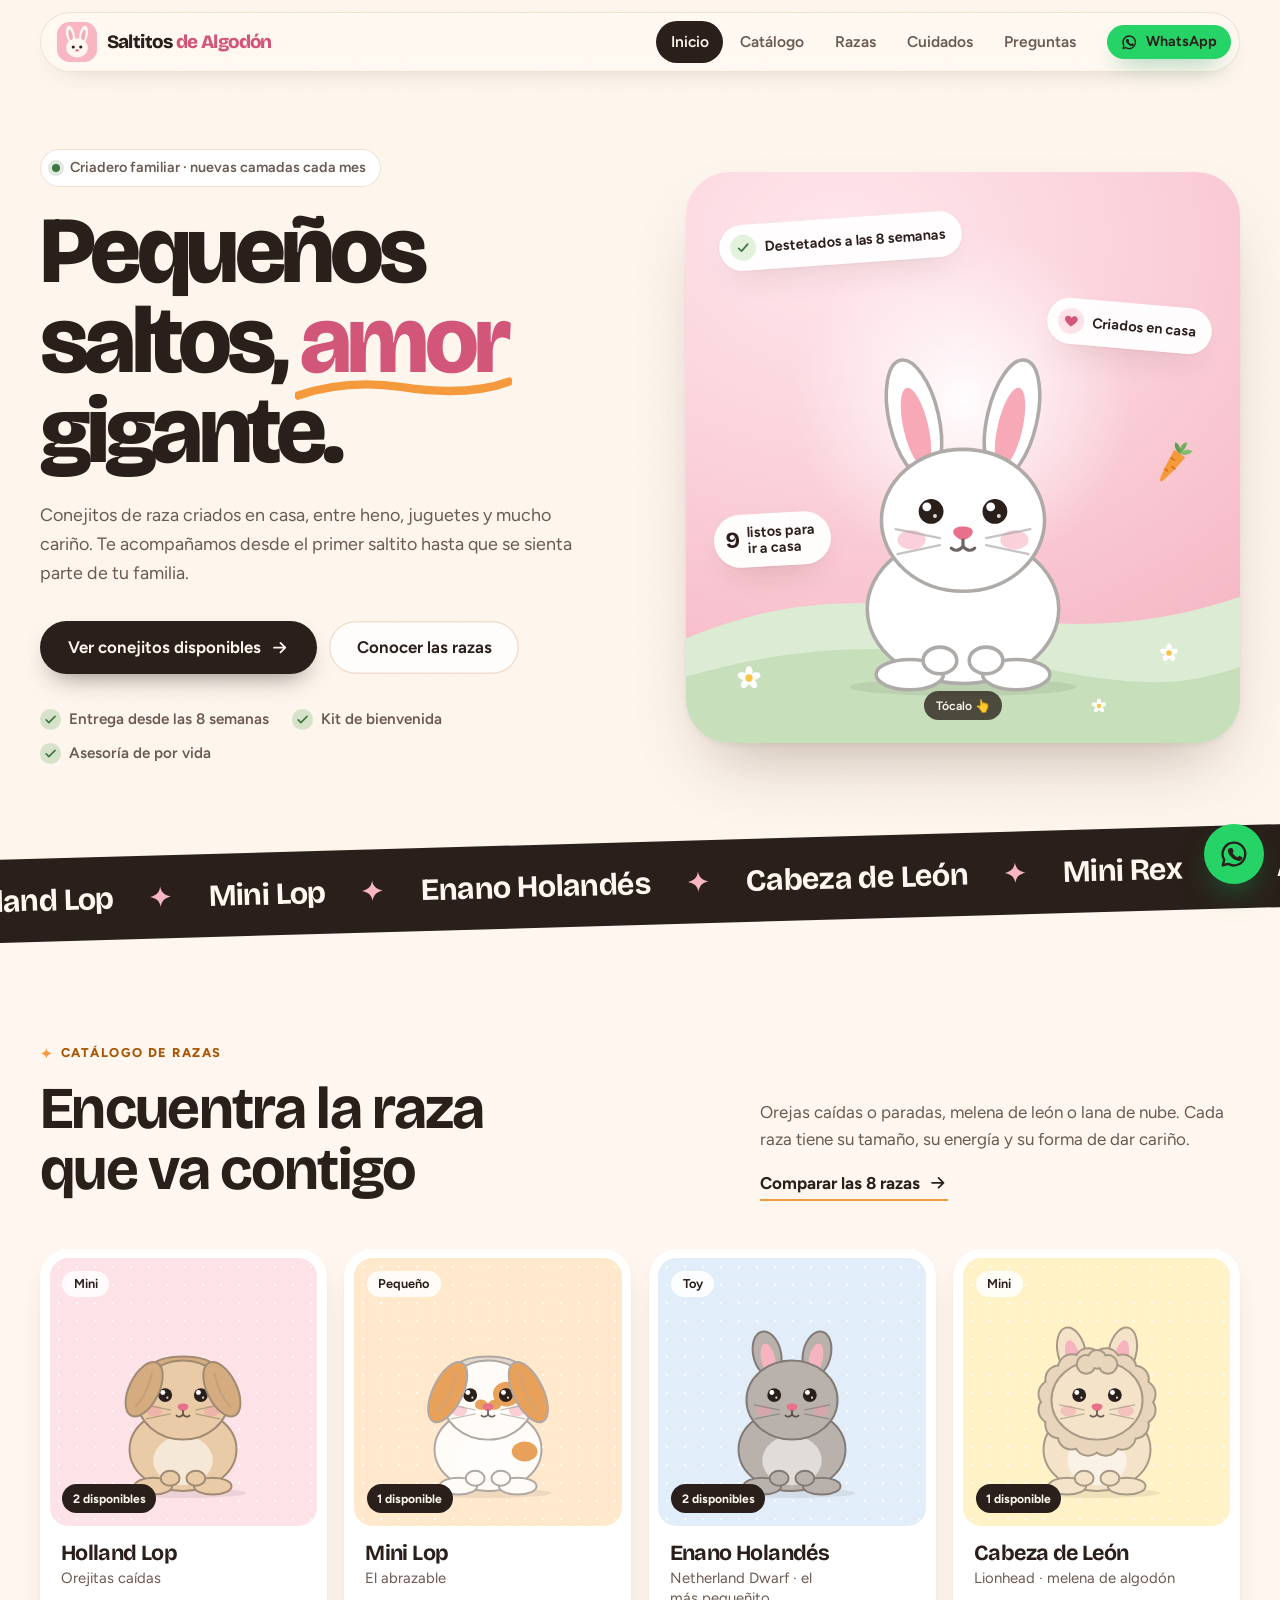
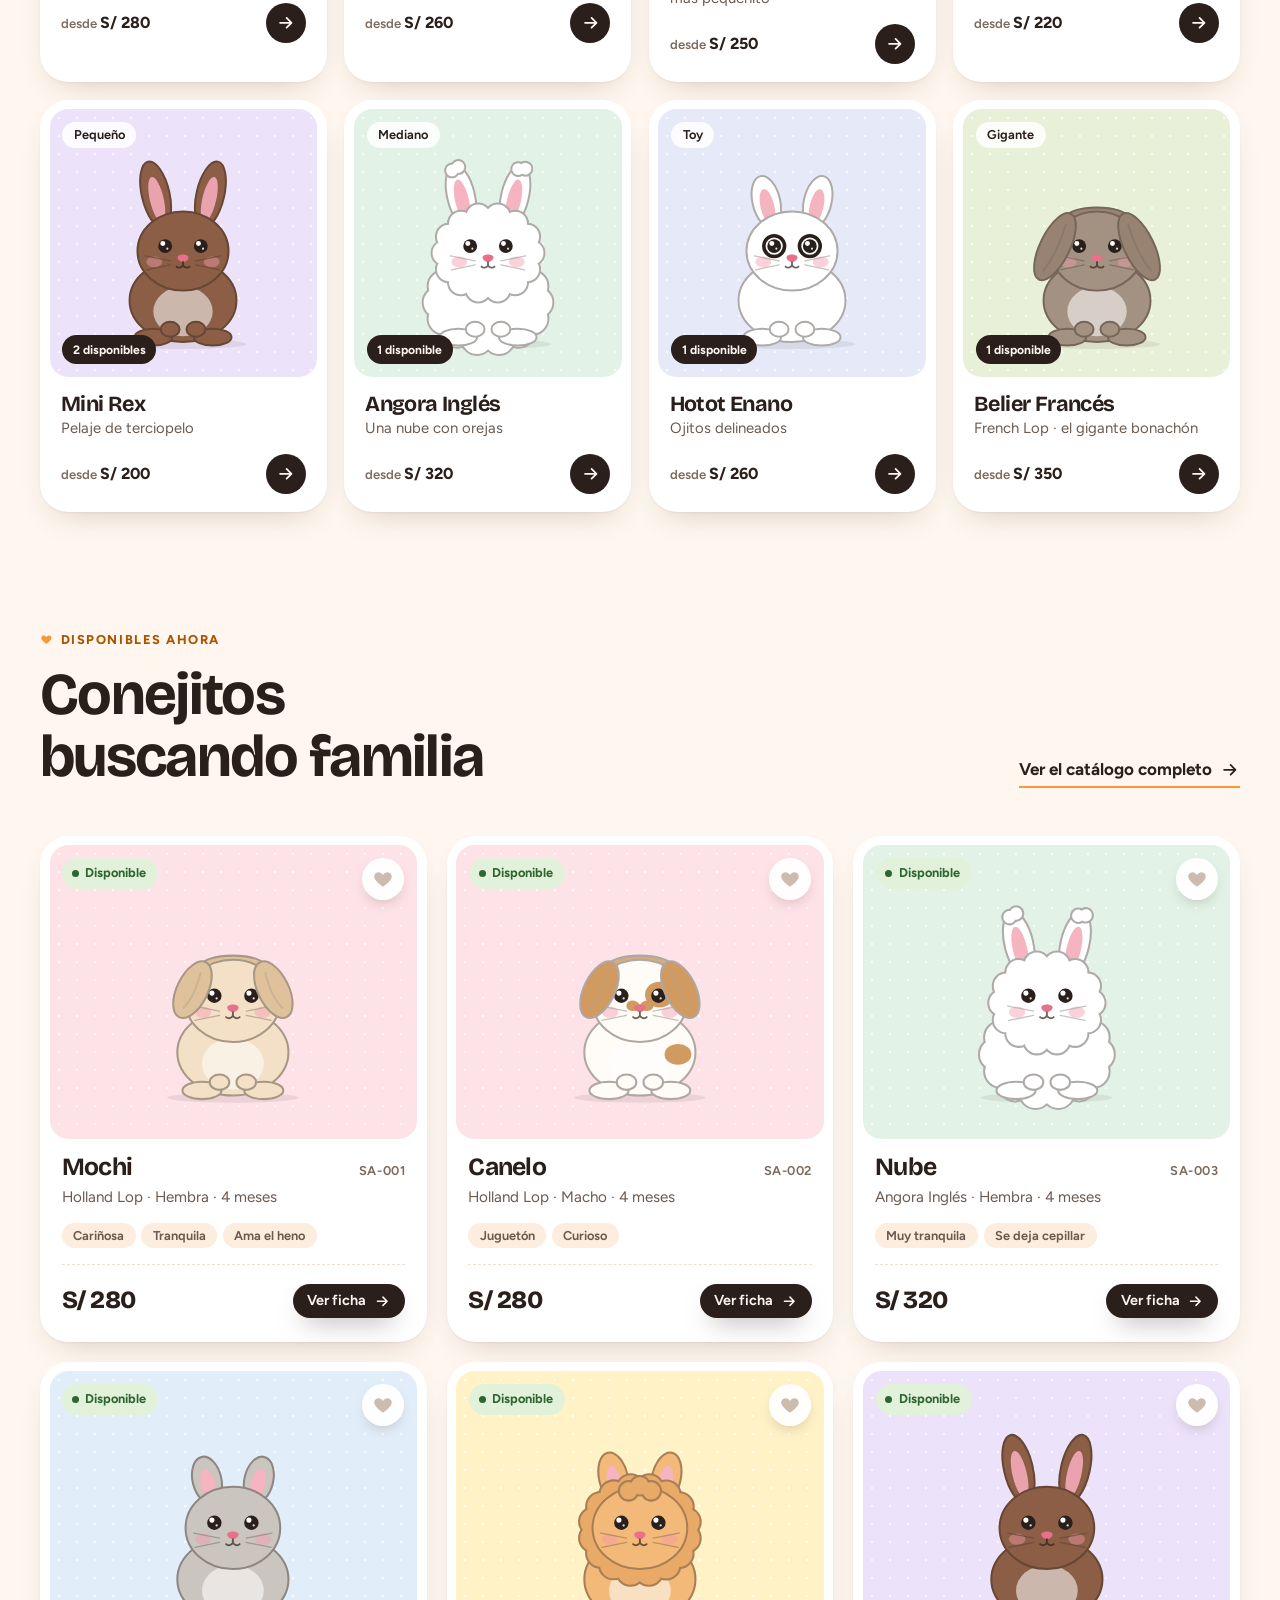
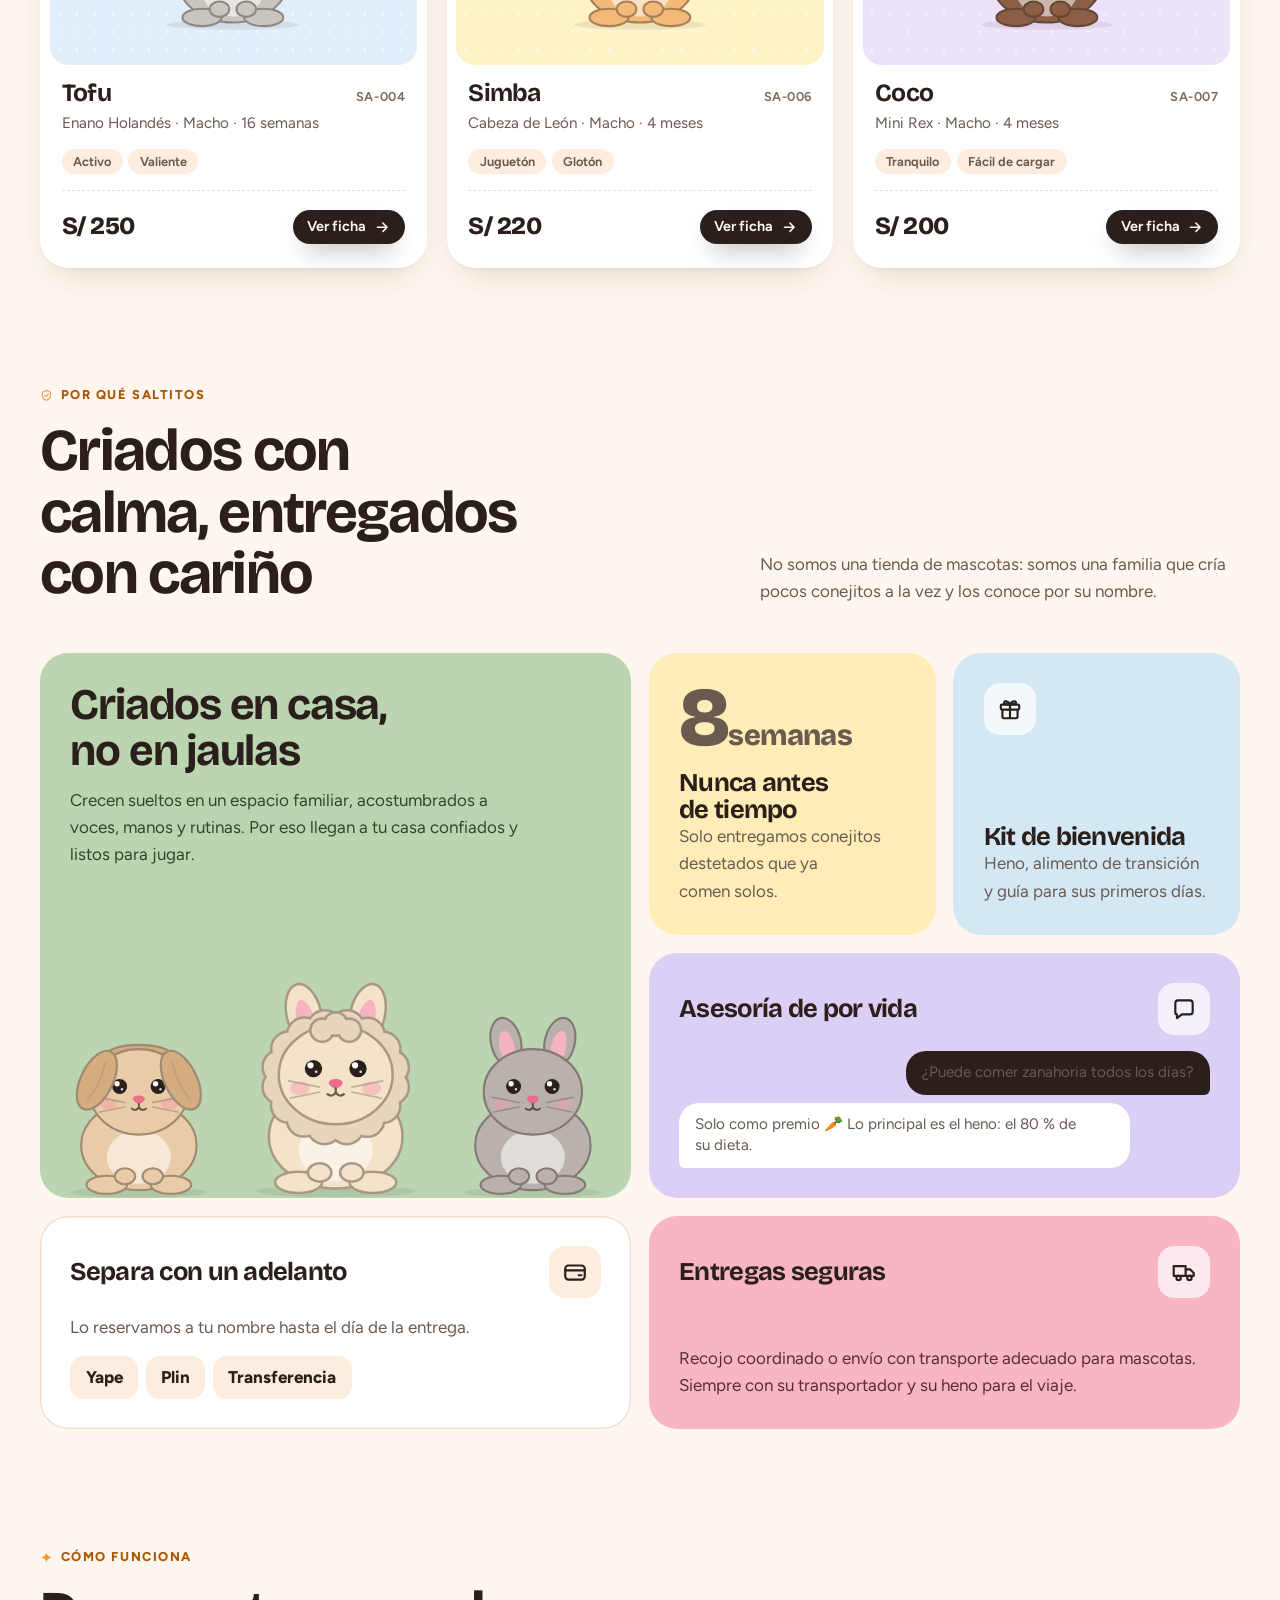
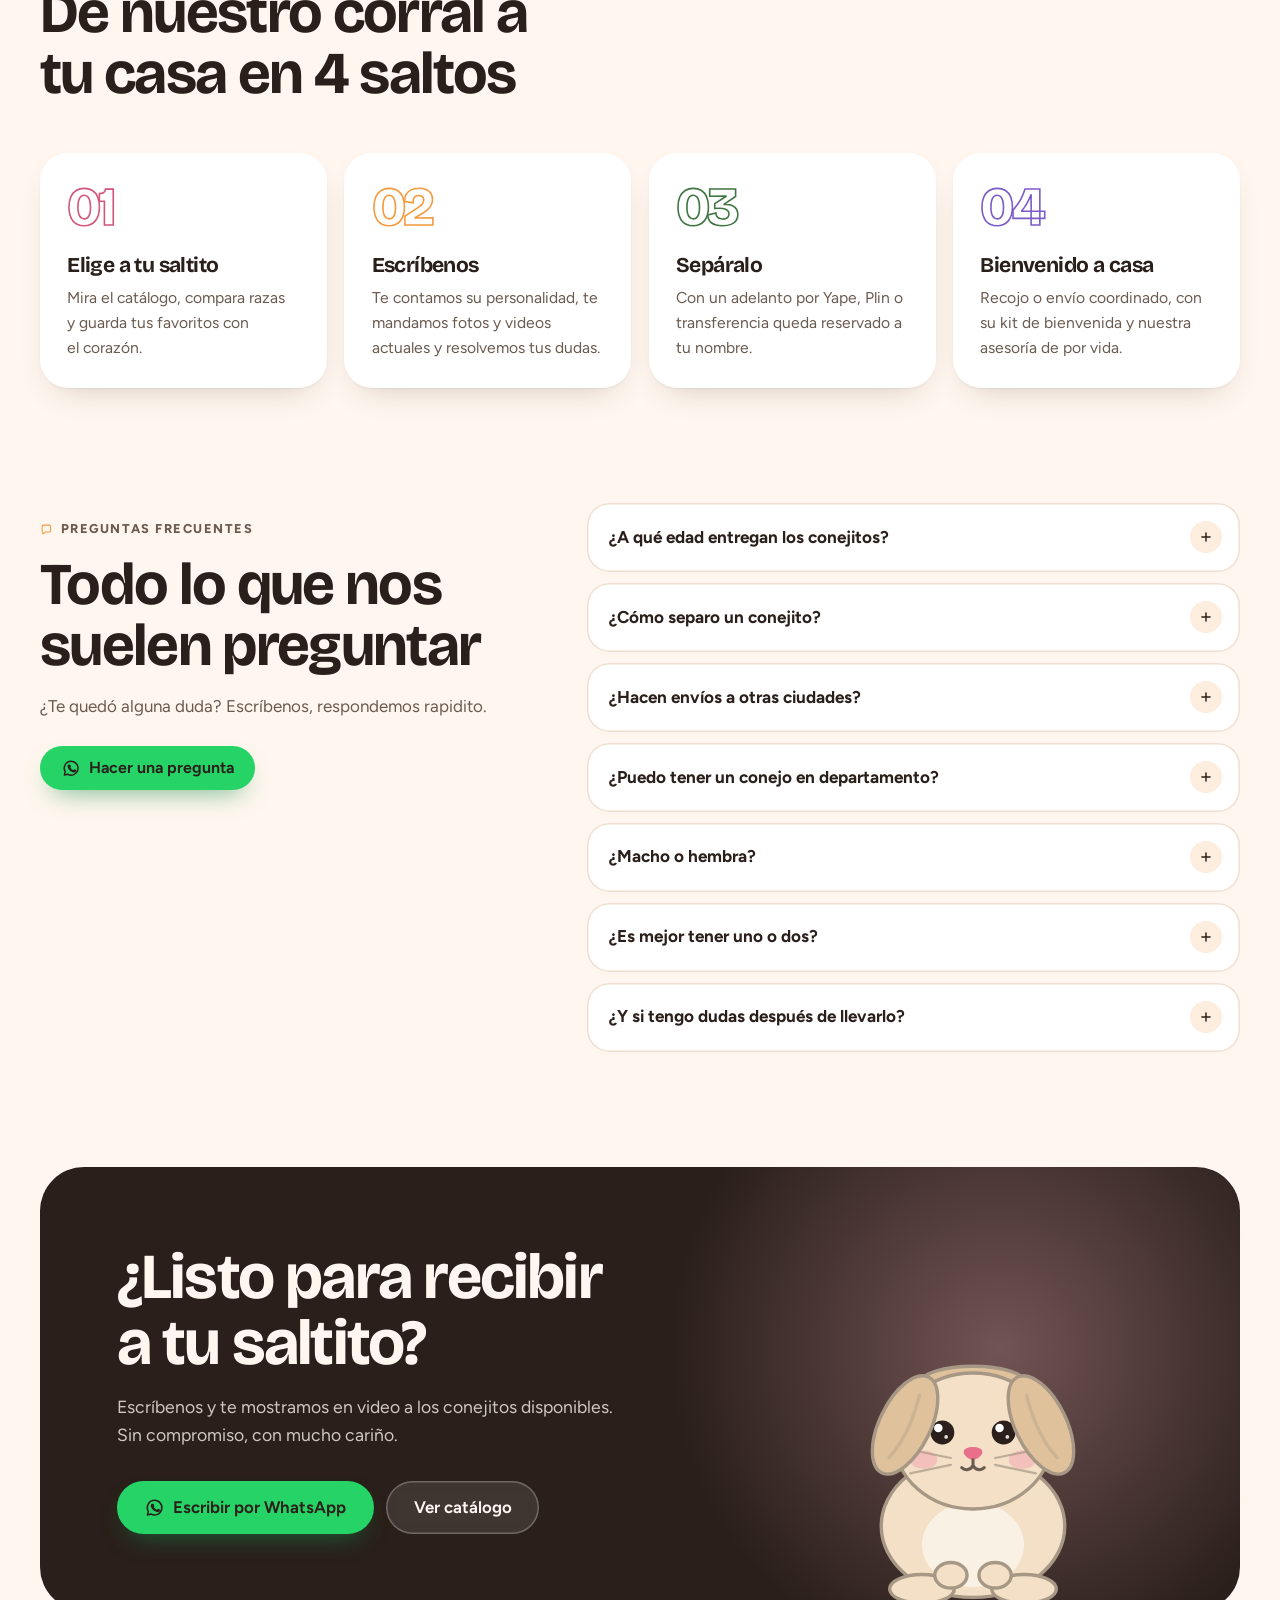
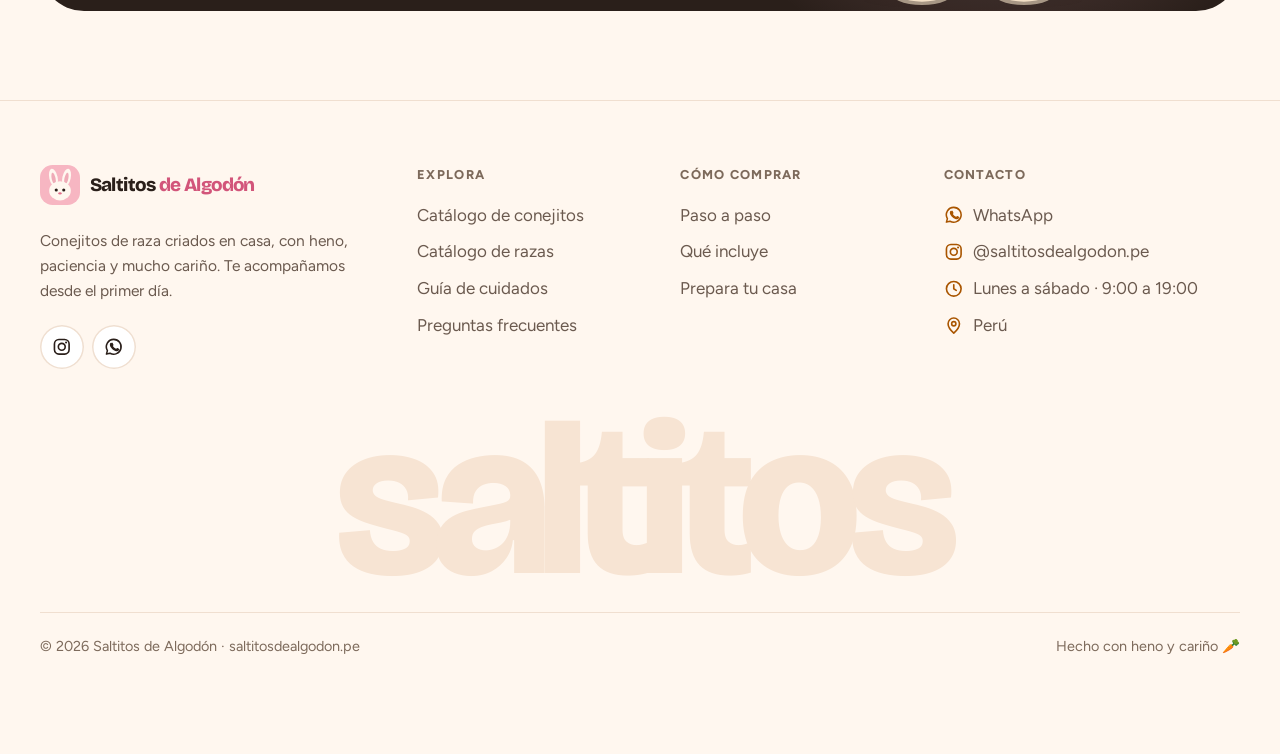
==== commit a83f894c: "Agregar Instagram y ocultar TikTok y correo hasta tenerlos Los enlaces de redes y correo sin dato en" ====
--- a/index.html
+++ b/index.html
@@ -35,7 +35,8 @@
     "image": "https://saltitosdealgodon.pe/assets/img/og.png",
     "description": "Conejitos de raza criados en casa, con kit de bienvenida y asesoría de por vida.",
     "areaServed": "PE",
-    "currenciesAccepted": "PEN"
+    "currenciesAccepted": "PEN",
+    "sameAs": ["https://www.instagram.com/saltitosdealgodon.pe/"]
   }
   </script>
 </head>
@@ -288,7 +289,7 @@
           </a>
           <p>Conejitos de raza criados en casa, con heno, paciencia y mucho cariño. Te acompañamos desde el primer día.</p>
           <div class="redes">
-            <a href="#" data-red="instagram" target="_blank" rel="noopener" aria-label="Instagram"><svg class="i" aria-hidden="true"><use href="/assets/img/iconos.svg#instagram"/></svg></a>
+            <a href="https://www.instagram.com/saltitosdealgodon.pe/" data-red="instagram" target="_blank" rel="noopener" aria-label="Instagram"><svg class="i" aria-hidden="true"><use href="/assets/img/iconos.svg#instagram"/></svg></a>
             <a href="#" data-red="tiktok" target="_blank" rel="noopener" aria-label="TikTok"><svg class="i" aria-hidden="true"><use href="/assets/img/iconos.svg#tiktok"/></svg></a>
             <a href="#" data-wa aria-label="WhatsApp"><svg class="i" aria-hidden="true"><use href="/assets/img/iconos.svg#whatsapp"/></svg></a>
           </div>
@@ -314,6 +315,7 @@
           <p class="pie-titulo">Contacto</p>
           <ul class="pie-contacto">
             <li><svg class="i" aria-hidden="true"><use href="/assets/img/iconos.svg#whatsapp"/></svg><a href="#" data-wa>WhatsApp</a></li>
+            <li><svg class="i" aria-hidden="true"><use href="/assets/img/iconos.svg#instagram"/></svg><a href="https://www.instagram.com/saltitosdealgodon.pe/" data-red="instagram" target="_blank" rel="noopener">@saltitosdealgodon.pe</a></li>
             <li><svg class="i" aria-hidden="true"><use href="/assets/img/iconos.svg#correo"/></svg><a href="mailto:hola@saltitosdealgodon.pe" data-red="correo">hola@saltitosdealgodon.pe</a></li>
             <li><svg class="i" aria-hidden="true"><use href="/assets/img/iconos.svg#reloj"/></svg><span data-config="horario">Lunes a sábado · 9:00 a 19:00</span></li>
             <li><svg class="i" aria-hidden="true"><use href="/assets/img/iconos.svg#ubicacion"/></svg><span data-config="ciudad">Perú</span></li>
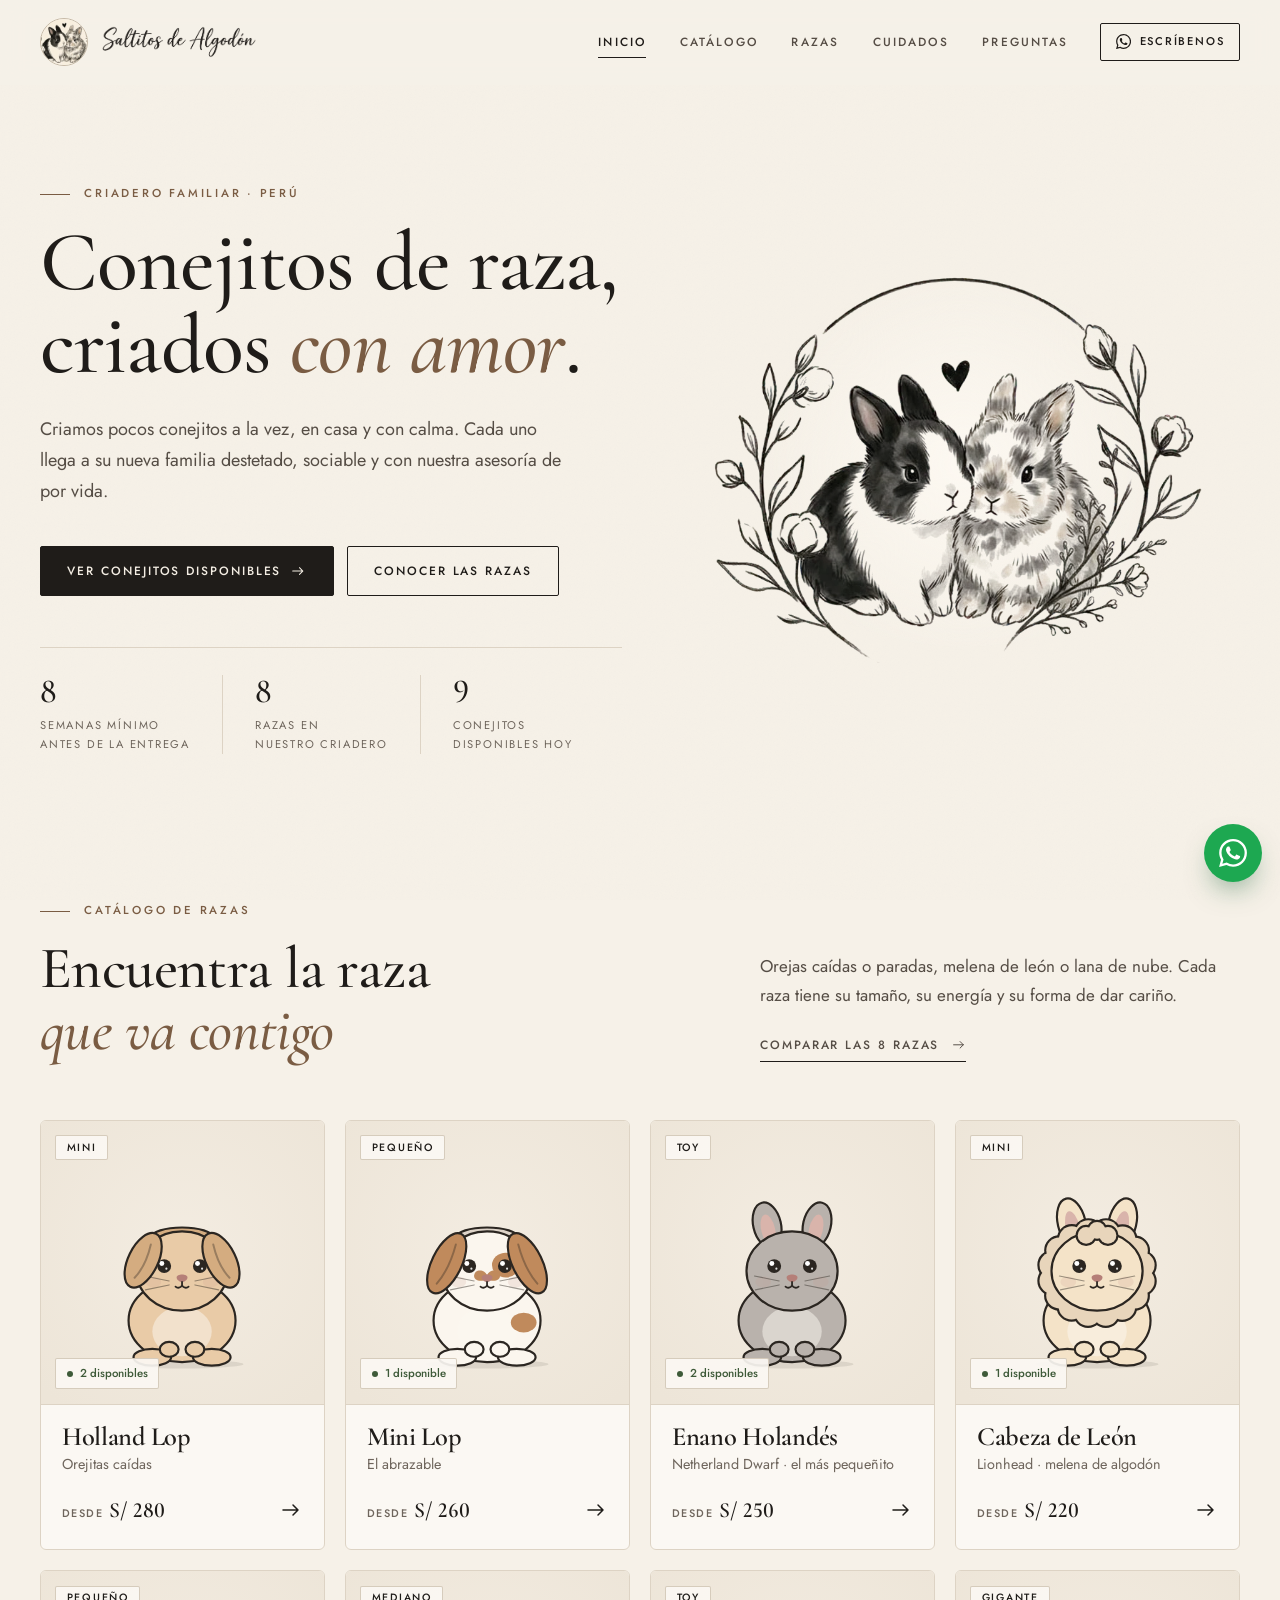
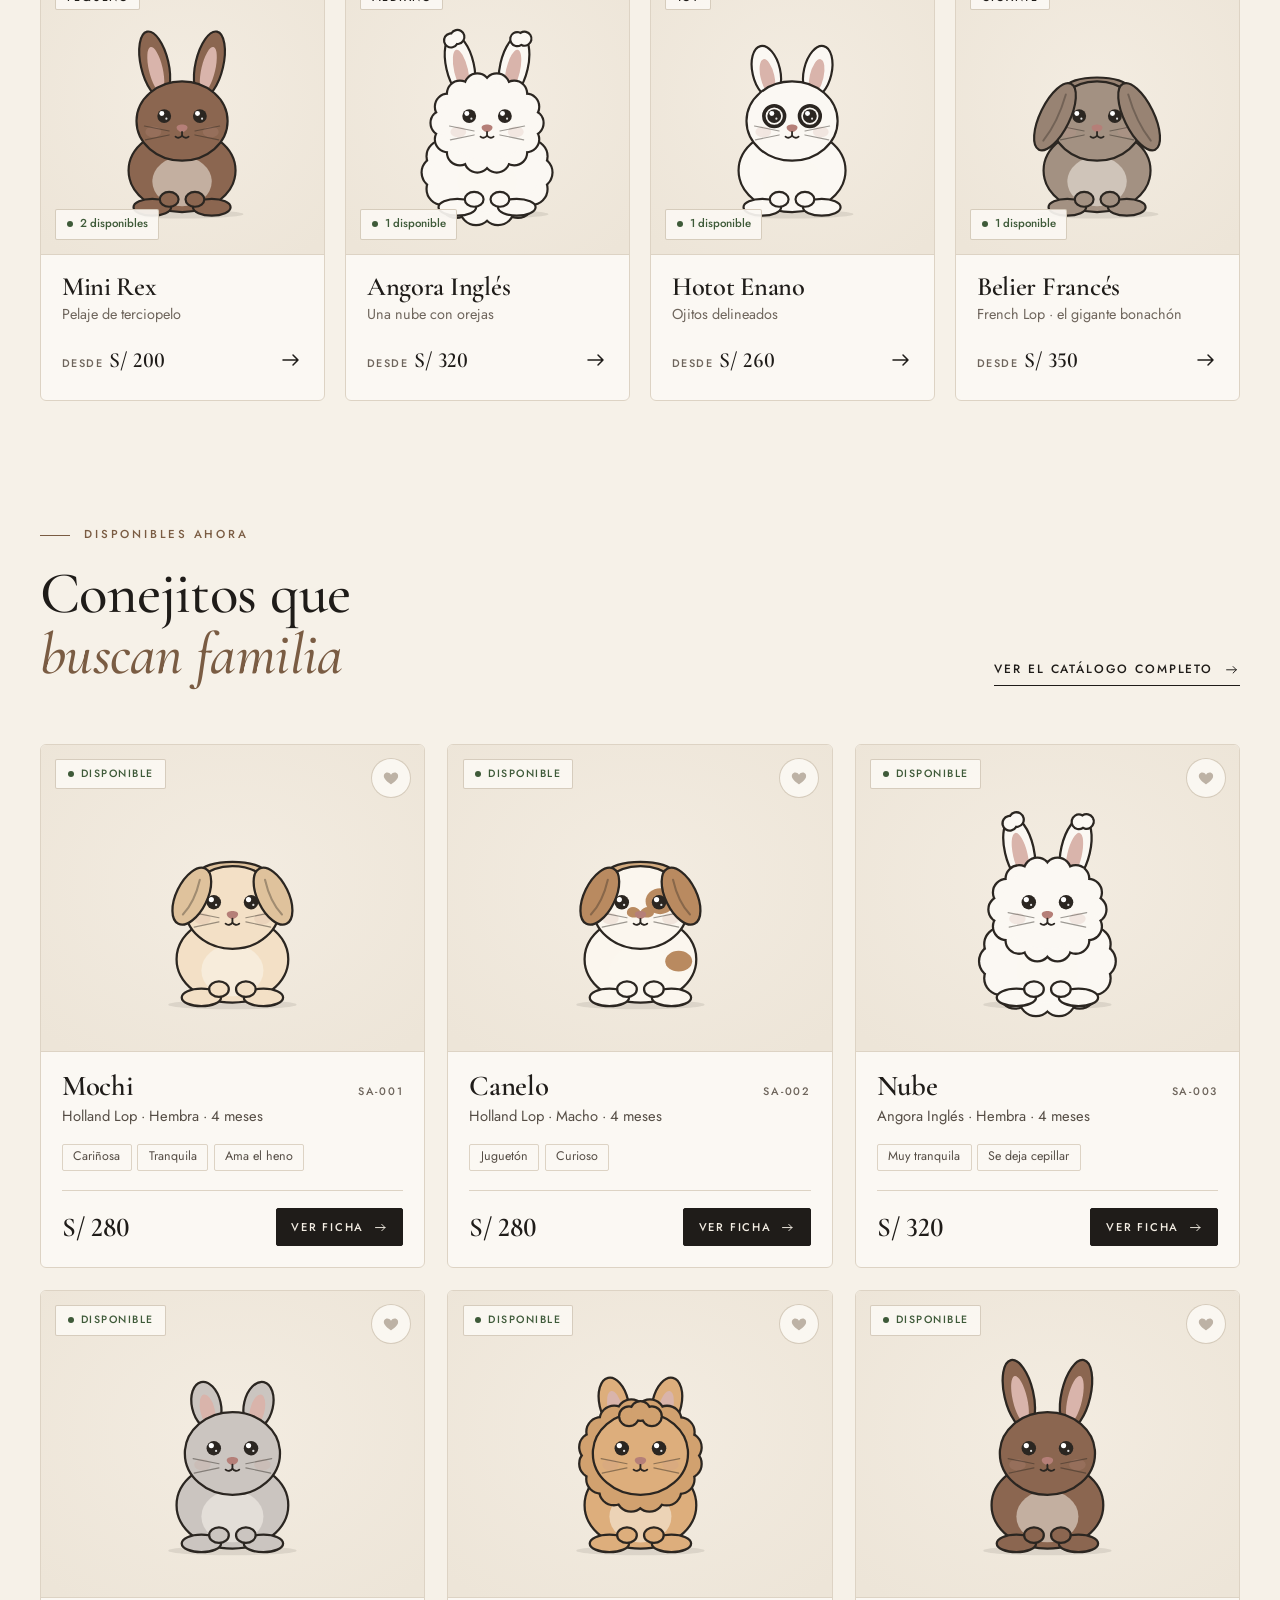
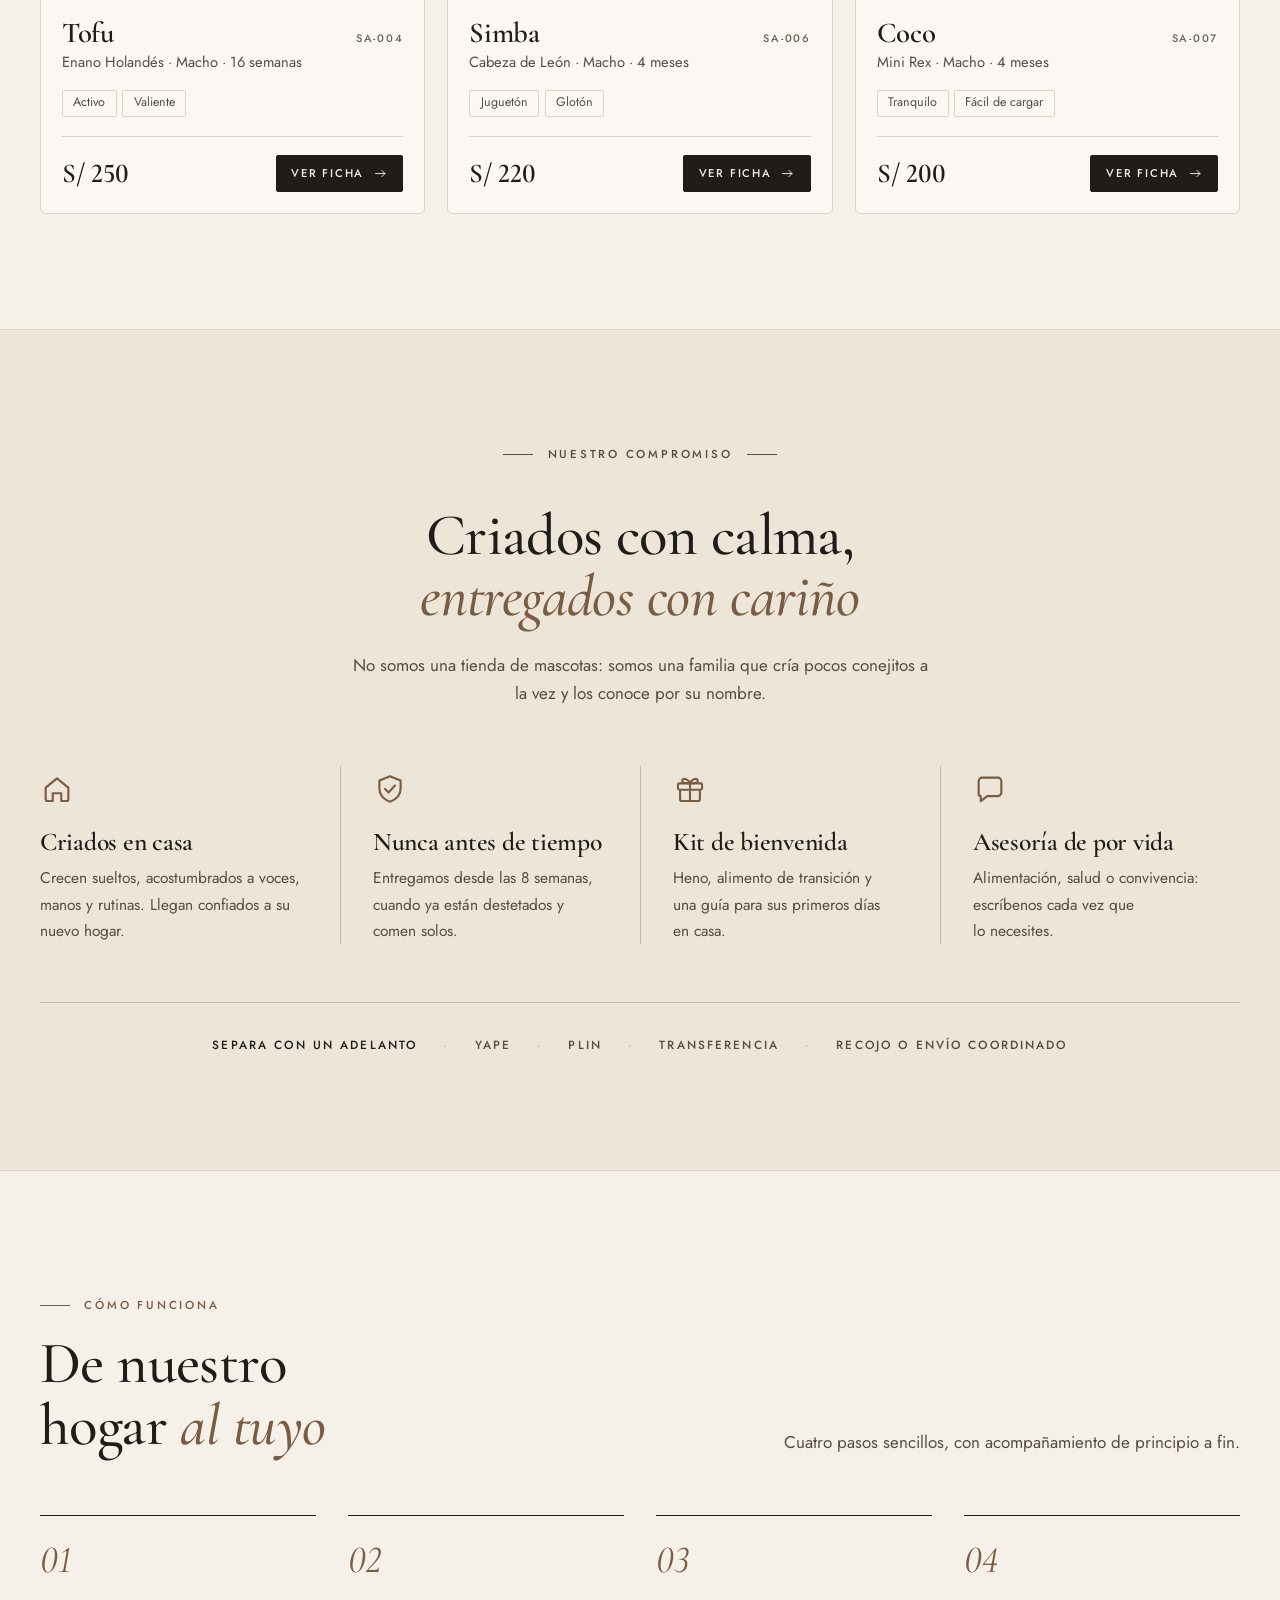
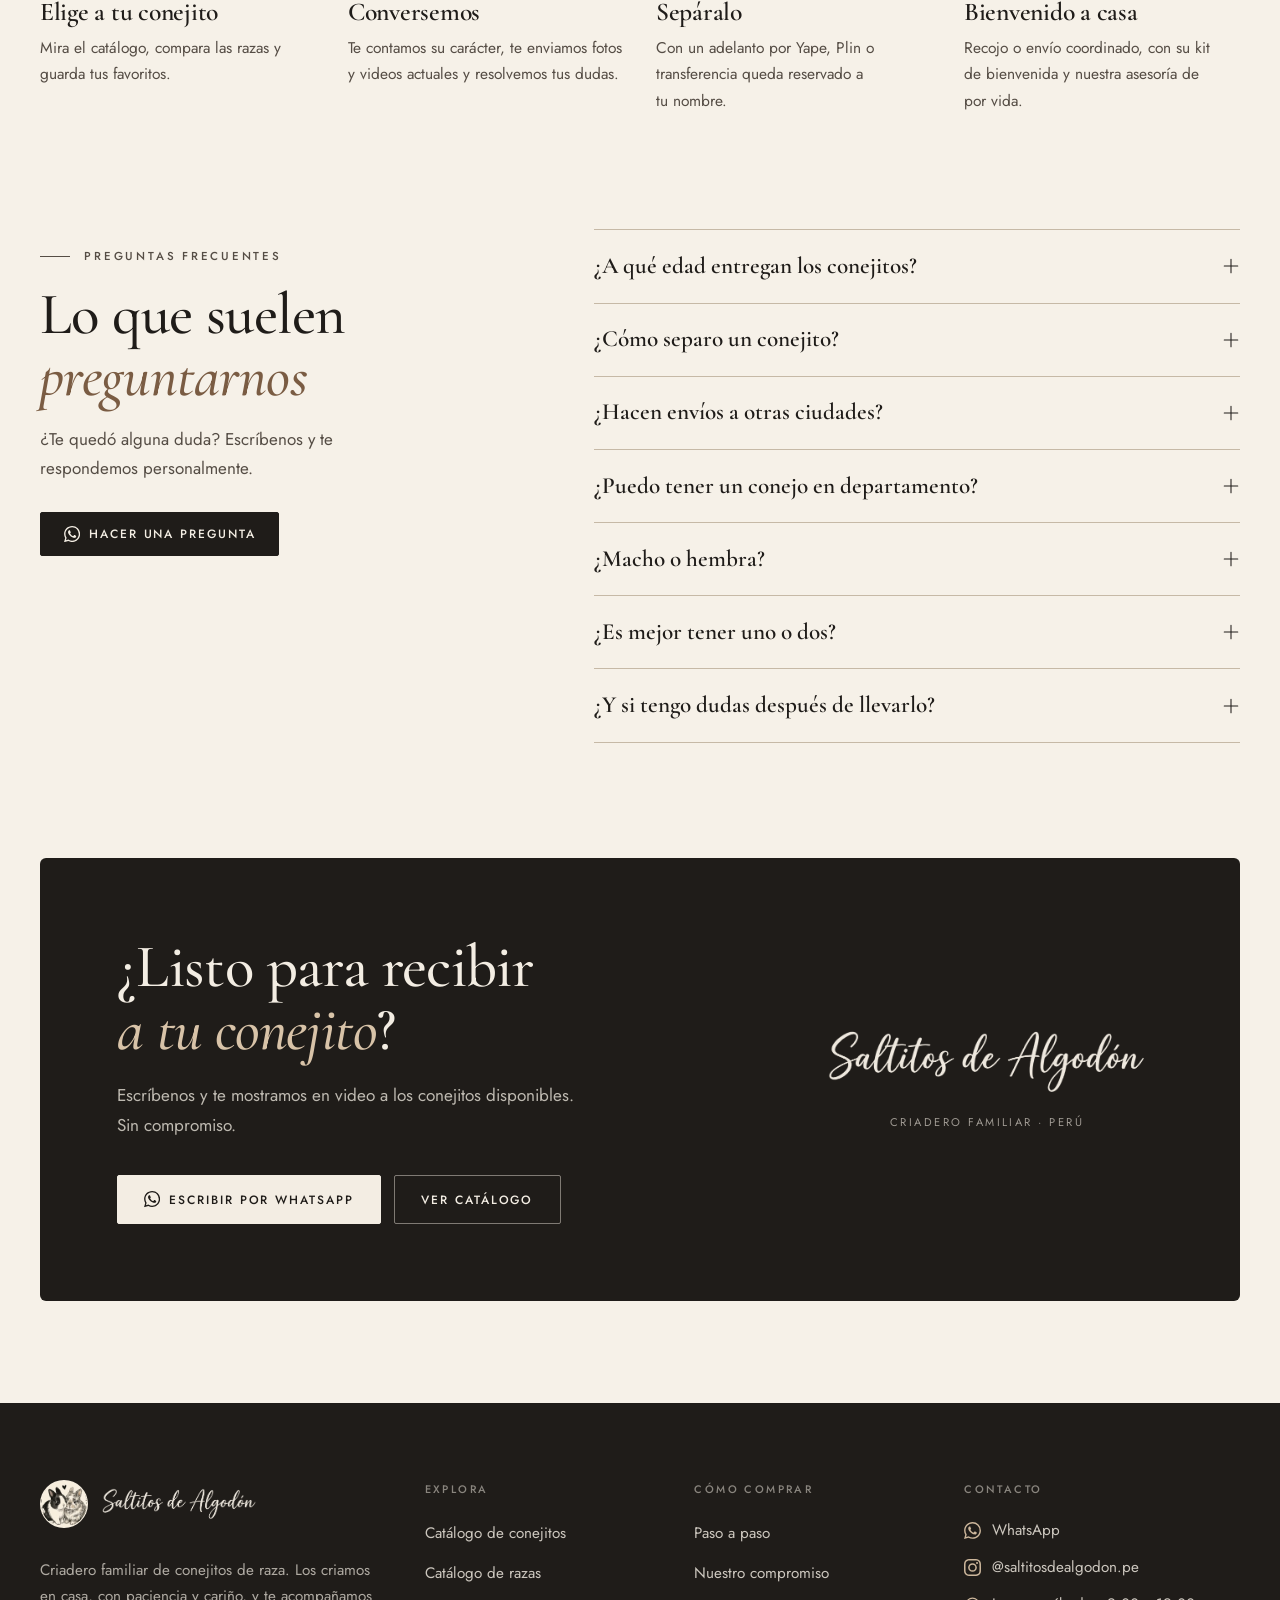
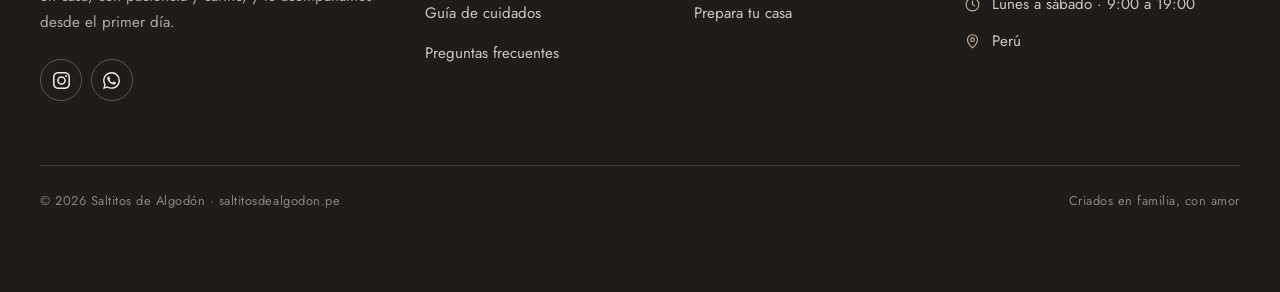
==== commit e8f282c4: "Rediseño serio con el logo de la marca - Logo real en cabecera, pie, portada, íconos e imagen para r" ====
--- a/index.html
+++ b/index.html
@@ -4,23 +4,23 @@
   <meta charset="utf-8">
   <meta name="viewport" content="width=device-width, initial-scale=1">
   <title>Saltitos de Algodón · Conejitos de raza criados con amor</title>
-  <meta name="description" content="Conejitos de raza criados en casa: Holland Lop, Mini Lop, Cabeza de León, Enano Holandés y más. Entrega desde las 8 semanas, kit de bienvenida y asesoría de por vida.">
+  <meta name="description" content="Criadero familiar de conejitos de raza: Holland Lop, Mini Lop, Cabeza de León, Enano Holandés y más. Entrega desde las 8 semanas, kit de bienvenida y asesoría de por vida.">
   <link rel="canonical" href="https://saltitosdealgodon.pe/">
-  <meta name="theme-color" content="#FFF7EF">
+  <meta name="theme-color" content="#F6F1E8">
   <meta property="og:type" content="website">
   <meta property="og:locale" content="es_PE">
   <meta property="og:site_name" content="Saltitos de Algodón">
   <meta property="og:title" content="Saltitos de Algodón · Conejitos de raza criados con amor">
-  <meta property="og:description" content="Pequeños saltos, amor gigante. Conoce a los conejitos disponibles y encuentra la raza ideal para tu casa.">
+  <meta property="og:description" content="Criadero familiar de conejitos de raza. Conoce a los conejitos disponibles y encuentra la raza ideal para tu casa.">
   <meta property="og:url" content="https://saltitosdealgodon.pe/">
   <meta property="og:image" content="https://saltitosdealgodon.pe/assets/img/og.png">
   <meta name="twitter:card" content="summary_large_image">
-  <link rel="icon" href="/assets/img/favicon.svg" type="image/svg+xml">
+  <link rel="icon" href="/assets/img/favicon.png" type="image/png" sizes="64x64">
   <link rel="apple-touch-icon" href="/assets/img/apple-touch-icon.png">
   <link rel="manifest" href="/site.webmanifest">
   <link rel="preconnect" href="https://fonts.googleapis.com">
   <link rel="preconnect" href="https://fonts.gstatic.com" crossorigin>
-  <link rel="stylesheet" href="https://fonts.googleapis.com/css2?family=Bricolage+Grotesque:opsz,wght@12..96,500..800&family=Figtree:wght@400..800&display=swap">
+  <link rel="stylesheet" href="https://fonts.googleapis.com/css2?family=Cormorant+Garamond:ital,wght@0,500;0,600;1,500;1,600&family=Jost:wght@400;500&display=swap">
   <link rel="stylesheet" href="/assets/css/estilos.css">
   <script>document.documentElement.classList.add("js")</script>
   <script src="/assets/js/datos.js" defer></script>
@@ -32,8 +32,9 @@
     "@type": "PetStore",
     "name": "Saltitos de Algodón",
     "url": "https://saltitosdealgodon.pe/",
+    "logo": "https://saltitosdealgodon.pe/assets/img/marca/logo.jpg",
     "image": "https://saltitosdealgodon.pe/assets/img/og.png",
-    "description": "Conejitos de raza criados en casa, con kit de bienvenida y asesoría de por vida.",
+    "description": "Criadero familiar de conejitos de raza, con kit de bienvenida y asesoría de por vida.",
     "areaServed": "PE",
     "currenciesAccepted": "PEN",
     "sameAs": ["https://www.instagram.com/saltitosdealgodon.pe/"]
@@ -46,8 +47,8 @@
   <header class="cabecera" id="cabecera">
     <nav class="nav" aria-label="Principal">
       <a class="logo" href="/" aria-label="Saltitos de Algodón, inicio">
-        <svg class="logo-icono" viewBox="0 0 48 48" aria-hidden="true"><rect width="48" height="48" rx="15" fill="#F7B6C2"/><g transform="rotate(-12 18 24)"><ellipse cx="18" cy="15" rx="5" ry="11" fill="#FFF7EF"/><ellipse cx="18" cy="16" rx="2.3" ry="7" fill="#E26D89" opacity=".55"/></g><g transform="rotate(12 30 24)"><ellipse cx="30" cy="15" rx="5" ry="11" fill="#FFF7EF"/><ellipse cx="30" cy="16" rx="2.3" ry="7" fill="#E26D89" opacity=".55"/></g><ellipse cx="24" cy="31" rx="13" ry="11.5" fill="#FFF7EF"/><circle cx="19.5" cy="30" r="1.9" fill="#2A1F1A"/><circle cx="28.5" cy="30" r="1.9" fill="#2A1F1A"/><ellipse cx="24" cy="34" rx="2" ry="1.4" fill="#E26D89"/></svg>
-        <span class="logo-texto">Saltitos<span> de Algodón</span></span>
+        <img class="logo-avatar" src="/assets/img/marca/avatar.webp" alt="" width="48" height="48">
+        <span class="firma" aria-hidden="true"></span>
       </a>
       <ul class="nav-enlaces" id="nav-enlaces">
         <li><a href="/" aria-current="page">Inicio</a></li>
@@ -56,7 +57,7 @@
         <li><a href="/cuidados">Cuidados</a></li>
         <li><a href="/#preguntas">Preguntas</a></li>
       </ul>
-      <a class="boton boton--wa boton--chico nav-cta" href="#" data-wa><svg class="i" aria-hidden="true"><use href="/assets/img/iconos.svg#whatsapp"/></svg><span class="nav-cta-texto">WhatsApp</span></a>
+      <a class="boton boton--chico nav-cta" href="#" data-wa><svg class="i" aria-hidden="true"><use href="/assets/img/iconos.svg#whatsapp"/></svg><span class="nav-cta-texto">Escríbenos</span></a>
       <button class="nav-menu" type="button" aria-expanded="false" aria-controls="nav-enlaces" aria-label="Abrir menú"><span></span><span></span></button>
     </nav>
   </header>
@@ -65,52 +66,34 @@
     <!-- Portada -->
     <section class="hero contenedor" id="inicio">
       <div class="hero-texto">
-        <p class="eyebrow" data-revelar><span class="punto" aria-hidden="true"></span>Criadero familiar · nuevas camadas cada mes</p>
-        <h1 class="hero-titulo" data-revelar style="--d:.06s">Pequeños saltos, <span class="subrayado">amor</span> gigante.</h1>
-        <p class="hero-sub" data-revelar style="--d:.12s">Conejitos de raza criados en casa, entre heno, juguetes y mucho cariño. Te acompañamos desde el primer saltito hasta que se sienta parte de tu familia.</p>
+        <p class="etiqueta" data-revelar>Criadero familiar · Perú</p>
+        <h1 class="hero-titulo" data-revelar style="--d:.06s">Conejitos de raza, criados <em>con amor</em>.</h1>
+        <p class="hero-sub" data-revelar style="--d:.12s">Criamos pocos conejitos a la vez, en casa y con calma. Cada uno llega a su nueva familia destetado, sociable y con nuestra asesoría de por vida.</p>
         <div class="hero-acciones" data-revelar style="--d:.18s">
           <a class="boton boton--primario boton--grande" href="/catalogo">Ver conejitos disponibles <svg class="i i-mover" aria-hidden="true"><use href="/assets/img/iconos.svg#flecha"/></svg></a>
-          <a class="boton boton--suave boton--grande" href="/razas">Conocer las razas</a>
-        </div>
-        <ul class="hero-confianza" data-revelar style="--d:.24s">
-          <li><svg class="i" aria-hidden="true"><use href="/assets/img/iconos.svg#check"/></svg>Entrega desde las 8 semanas</li>
-          <li><svg class="i" aria-hidden="true"><use href="/assets/img/iconos.svg#check"/></svg>Kit de bienvenida</li>
-          <li><svg class="i" aria-hidden="true"><use href="/assets/img/iconos.svg#check"/></svg>Asesoría de por vida</li>
+          <a class="boton boton--grande" href="/razas">Conocer las razas</a>
+        </div>
+        <ul class="hero-datos" data-revelar style="--d:.24s">
+          <li><strong>8</strong><span>semanas mínimo<br>antes de la entrega</span></li>
+          <li><strong data-cuenta="razas">8</strong><span>razas en<br>nuestro criadero</span></li>
+          <li><strong data-cuenta="disponibles">9</strong><span>conejitos<br>disponibles hoy</span></li>
         </ul>
       </div>
-
-      <div class="hero-escena" data-revelar style="--d:.1s">
-        <span class="algodon" style="left:14%;--t:12px;--dur:11s;--retraso:-2s;--x:30px" aria-hidden="true"></span>
-        <span class="algodon" style="left:32%;--t:8px;--dur:14s;--retraso:-7s;--x:-20px" aria-hidden="true"></span>
-        <span class="algodon" style="left:58%;--t:16px;--dur:12s;--retraso:-4s;--x:24px" aria-hidden="true"></span>
-        <span class="algodon" style="left:78%;--t:10px;--dur:15s;--retraso:-10s;--x:-30px" aria-hidden="true"></span>
-        <span class="algodon" style="left:88%;--t:14px;--dur:13s;--retraso:-1s;--x:-12px" aria-hidden="true"></span>
-        <svg class="hero-loma" viewBox="0 0 600 180" preserveAspectRatio="none" aria-hidden="true"><path d="M0 70C120 20 220 30 320 46s190 10 280-20v154H0z" fill="#DCEBD3"/><path d="M0 110c140-40 260-34 380-10s160 18 220 0v80H0z" fill="#C8DFBC"/></svg>
-        <svg class="flor flor--1" aria-hidden="true"><use href="/assets/img/iconos.svg#flor"/></svg>
-        <svg class="flor flor--2" aria-hidden="true"><use href="/assets/img/iconos.svg#flor"/></svg>
-        <svg class="flor flor--3" aria-hidden="true"><use href="/assets/img/iconos.svg#flor"/></svg>
-        <div class="hero-conejo" id="hero-conejo"></div>
-        <p class="pegatina pegatina--1"><svg class="i" aria-hidden="true"><use href="/assets/img/iconos.svg#check"/></svg>Destetados a las 8 semanas</p>
-        <p class="pegatina pegatina--2"><svg class="i" aria-hidden="true"><use href="/assets/img/iconos.svg#corazon"/></svg>Criados en casa</p>
-        <p class="pegatina pegatina--3"><strong data-cuenta="disponibles">9</strong> listos para<br>ir a casa</p>
-        <svg class="zanahoria-flotante" aria-hidden="true"><use href="/assets/img/iconos.svg#zanahoria"/></svg>
-        <p class="hero-ayuda" aria-hidden="true">Tócalo 👆</p>
-      </div>
-    </section>
-
-    <!-- Cinta con las razas -->
-    <div class="cinta" aria-hidden="true"><div class="cinta-pista" id="cinta-pista"></div></div>
+      <figure class="hero-arte" data-revelar style="--d:.1s">
+        <img src="/assets/img/marca/conejos.webp" width="776" height="556" fetchpriority="high" alt="Ilustración de dos conejitos abrazados dentro de una corona de flores de algodón, el logo de Saltitos de Algodón">
+      </figure>
+    </section>
 
     <!-- Catálogo de razas -->
-    <section class="seccion contenedor" id="razas">
+    <section class="seccion contenedor" id="razas" style="padding-top:clamp(2rem,4vw,3rem)">
       <div class="seccion-cabeza">
         <div>
-          <p class="etiqueta"><svg class="i" aria-hidden="true"><use href="/assets/img/iconos.svg#chispa"/></svg>Catálogo de razas</p>
-          <h2 data-revelar>Encuentra la raza que va contigo</h2>
-        </div>
-        <div>
-          <p data-revelar style="--d:.06s;max-width:30rem;color:var(--ink-2)">Orejas caídas o paradas, melena de león o lana de nube. Cada raza tiene su tamaño, su energía y su forma de dar cariño.</p>
-          <p style="margin-top:1rem"><a class="enlace-flecha" href="/razas"><span>Comparar las <span data-cuenta="razas">8</span> razas</span> <svg class="i" aria-hidden="true"><use href="/assets/img/iconos.svg#flecha"/></svg></a></p>
+          <p class="etiqueta">Catálogo de razas</p>
+          <h2 data-revelar>Encuentra la raza <em>que va contigo</em></h2>
+        </div>
+        <div class="texto-lateral" data-revelar style="--d:.06s">
+          <p>Orejas caídas o paradas, melena de león o lana de nube. Cada raza tiene su tamaño, su energía y su forma de dar cariño.</p>
+          <p style="margin-top:1.2rem"><a class="enlace-flecha" href="/razas"><span>Comparar las <span data-cuenta="razas">8</span> razas</span> <svg class="i" aria-hidden="true"><use href="/assets/img/iconos.svg#flecha"/></svg></a></p>
         </div>
       </div>
       <div class="grid-razas" id="grid-razas"></div>
@@ -120,100 +103,74 @@
     <section class="seccion contenedor" id="disponibles" style="padding-top:0">
       <div class="seccion-cabeza">
         <div>
-          <p class="etiqueta"><svg class="i" aria-hidden="true"><use href="/assets/img/iconos.svg#corazon"/></svg>Disponibles ahora</p>
-          <h2 data-revelar>Conejitos buscando familia</h2>
+          <p class="etiqueta">Disponibles ahora</p>
+          <h2 data-revelar>Conejitos que <em>buscan familia</em></h2>
         </div>
         <a class="enlace-flecha" href="/catalogo">Ver el catálogo completo <svg class="i" aria-hidden="true"><use href="/assets/img/iconos.svg#flecha"/></svg></a>
       </div>
       <div class="grid-conejos" id="grid-disponibles"></div>
     </section>
 
-    <!-- Por qué Saltitos -->
-    <section class="seccion contenedor" id="por-que" style="padding-top:0">
+    <!-- Nuestro compromiso -->
+    <section class="banda" id="por-que">
+      <div class="seccion contenedor">
+        <div class="seccion-cabeza seccion-cabeza--centro">
+          <p class="etiqueta">Nuestro compromiso</p>
+          <h2 data-revelar>Criados con calma, <em>entregados con cariño</em></h2>
+          <p data-revelar style="--d:.06s;max-width:36rem;color:var(--ink-2)">No somos una tienda de mascotas: somos una familia que cría pocos conejitos a la vez y los conoce por su nombre.</p>
+        </div>
+        <ul class="compromisos">
+          <li data-revelar>
+            <svg class="i" aria-hidden="true"><use href="/assets/img/iconos.svg#casa"/></svg>
+            <h3>Criados en casa</h3>
+            <p>Crecen sueltos, acostumbrados a voces, manos y rutinas. Llegan confiados a su nuevo hogar.</p>
+          </li>
+          <li data-revelar style="--d:.08s">
+            <svg class="i" aria-hidden="true"><use href="/assets/img/iconos.svg#escudo"/></svg>
+            <h3>Nunca antes de tiempo</h3>
+            <p>Entregamos desde las 8 semanas, cuando ya están destetados y comen solos.</p>
+          </li>
+          <li data-revelar style="--d:.16s">
+            <svg class="i" aria-hidden="true"><use href="/assets/img/iconos.svg#regalo"/></svg>
+            <h3>Kit de bienvenida</h3>
+            <p>Heno, alimento de transición y una guía para sus primeros días en casa.</p>
+          </li>
+          <li data-revelar style="--d:.24s">
+            <svg class="i" aria-hidden="true"><use href="/assets/img/iconos.svg#chat"/></svg>
+            <h3>Asesoría de por vida</h3>
+            <p>Alimentación, salud o convivencia: escríbenos cada vez que lo necesites.</p>
+          </li>
+        </ul>
+        <p class="pagos-linea"><strong>Separa con un adelanto</strong><span aria-hidden="true">·</span>Yape<span aria-hidden="true">·</span>Plin<span aria-hidden="true">·</span>Transferencia<span aria-hidden="true">·</span>Recojo o envío coordinado</p>
+      </div>
+    </section>
+
+    <!-- Cómo funciona -->
+    <section class="seccion contenedor" id="como-funciona">
       <div class="seccion-cabeza">
         <div>
-          <p class="etiqueta"><svg class="i" aria-hidden="true"><use href="/assets/img/iconos.svg#escudo"/></svg>Por qué Saltitos</p>
-          <h2 data-revelar>Criados con calma, entregados con cariño</h2>
-        </div>
-        <p data-revelar style="--d:.06s">No somos una tienda de mascotas: somos una familia que cría pocos conejitos a la vez y los conoce por su nombre.</p>
-      </div>
-      <div class="bento">
-        <article class="bento-item b-grande" data-revelar>
-          <div>
-            <h3>Criados en casa, no en jaulas</h3>
-            <p style="margin-top:.8rem">Crecen sueltos en un espacio familiar, acostumbrados a voces, manos y rutinas. Por eso llegan a tu casa confiados y listos para jugar.</p>
-          </div>
-          <div class="bento-conejos" id="bento-conejos"></div>
-        </article>
-        <article class="bento-item b-semanas" data-revelar style="--d:.06s">
-          <p class="bento-num">8<small>semanas</small></p>
-          <div>
-            <h3>Nunca antes de tiempo</h3>
-            <p>Solo entregamos conejitos destetados que ya comen solos.</p>
-          </div>
-        </article>
-        <article class="bento-item b-kit" data-revelar style="--d:.12s">
-          <span class="bento-icono"><svg class="i" aria-hidden="true"><use href="/assets/img/iconos.svg#regalo"/></svg></span>
-          <div>
-            <h3>Kit de bienvenida</h3>
-            <p>Heno, alimento de transición y guía para sus primeros días.</p>
-          </div>
-        </article>
-        <article class="bento-item b-chat" data-revelar style="--d:.06s">
-          <div class="bento-fila">
-            <h3>Asesoría de por vida</h3>
-            <span class="bento-icono"><svg class="i" aria-hidden="true"><use href="/assets/img/iconos.svg#chat"/></svg></span>
-          </div>
-          <div class="chat" aria-label="Ejemplo de conversación">
-            <p class="burbuja burbuja--tu">¿Puede comer zanahoria todos los días?</p>
-            <p class="burbuja burbuja--yo">Solo como premio 🥕 Lo principal es el heno: el 80 % de su dieta.</p>
-          </div>
-        </article>
-        <article class="bento-item b-pagos" data-revelar>
-          <div class="bento-fila">
-            <h3>Separa con un adelanto</h3>
-            <span class="bento-icono" style="background:var(--bg-2)"><svg class="i" aria-hidden="true"><use href="/assets/img/iconos.svg#pago"/></svg></span>
-          </div>
-          <div>
-            <p style="margin-bottom:.9rem">Lo reservamos a tu nombre hasta el día de la entrega.</p>
-            <div class="pagos"><span>Yape</span><span>Plin</span><span>Transferencia</span></div>
-          </div>
-        </article>
-        <article class="bento-item b-envios" data-revelar style="--d:.06s">
-          <div class="bento-fila">
-            <h3>Entregas seguras</h3>
-            <span class="bento-icono"><svg class="i" aria-hidden="true"><use href="/assets/img/iconos.svg#camion"/></svg></span>
-          </div>
-          <p>Recojo coordinado o envío con transporte adecuado para mascotas. Siempre con su transportador y su heno para el viaje.</p>
-        </article>
-      </div>
-    </section>
-
-    <!-- Cómo funciona -->
-    <section class="seccion contenedor" id="como-funciona" style="padding-top:0">
-      <div class="seccion-cabeza">
-        <div>
-          <p class="etiqueta"><svg class="i" aria-hidden="true"><use href="/assets/img/iconos.svg#chispa"/></svg>Cómo funciona</p>
-          <h2 data-revelar>De nuestro corral a tu casa en 4 saltos</h2>
-        </div>
+          <p class="etiqueta">Cómo funciona</p>
+          <h2 data-revelar>De nuestro hogar <em>al tuyo</em></h2>
+        </div>
+        <p data-revelar style="--d:.06s">Cuatro pasos sencillos, con acompañamiento de principio a fin.</p>
       </div>
       <ol class="pasos">
         <li class="paso" data-revelar>
           <span class="paso-num">01</span>
-          <h3>Elige a tu saltito</h3>
-          <p>Mira el catálogo, compara razas y guarda tus favoritos con el corazón.</p>
-        </li>
-        <li class="paso" data-revelar style="--d:.07s">
+          <h3>Elige a tu conejito</h3>
+          <p>Mira el catálogo, compara las razas y guarda tus favoritos.</p>
+        </li>
+        <li class="paso" data-revelar style="--d:.08s">
           <span class="paso-num">02</span>
-          <h3>Escríbenos</h3>
-          <p>Te contamos su personalidad, te mandamos fotos y videos actuales y resolvemos tus dudas.</p>
-        </li>
-        <li class="paso" data-revelar style="--d:.14s">
+          <h3>Conversemos</h3>
+          <p>Te contamos su carácter, te enviamos fotos y videos actuales y resolvemos tus dudas.</p>
+        </li>
+        <li class="paso" data-revelar style="--d:.16s">
           <span class="paso-num">03</span>
           <h3>Sepáralo</h3>
           <p>Con un adelanto por Yape, Plin o transferencia queda reservado a tu nombre.</p>
         </li>
-        <li class="paso" data-revelar style="--d:.21s">
+        <li class="paso" data-revelar style="--d:.24s">
           <span class="paso-num">04</span>
           <h3>Bienvenido a casa</h3>
           <p>Recojo o envío coordinado, con su kit de bienvenida y nuestra asesoría de por vida.</p>
@@ -225,9 +182,9 @@
     <section class="seccion contenedor" id="preguntas" style="padding-top:0">
       <div class="faq">
         <div class="faq-intro">
-          <p class="etiqueta"><svg class="i" aria-hidden="true"><use href="/assets/img/iconos.svg#chat"/></svg>Preguntas frecuentes</p>
-          <h2 data-revelar>Todo lo que nos suelen preguntar</h2>
-          <p>¿Te quedó alguna duda? Escríbenos, respondemos rapidito.</p>
+          <p class="etiqueta">Preguntas frecuentes</p>
+          <h2 data-revelar>Lo que suelen <em>preguntarnos</em></h2>
+          <p>¿Te quedó alguna duda? Escríbenos y te respondemos personalmente.</p>
           <a class="boton boton--wa" href="#" data-wa><svg class="i" aria-hidden="true"><use href="/assets/img/iconos.svg#whatsapp"/></svg>Hacer una pregunta</a>
         </div>
         <div class="faq-lista">
@@ -245,7 +202,7 @@
           </details>
           <details>
             <summary>¿Puedo tener un conejo en departamento?</summary>
-            <p>¡Claro! Las razas pequeñas se adaptan muy bien. Necesitan un corral amplio, varias horas libres al día en una zona segura y los cables protegidos. Te ayudamos a prepararlo en nuestra <a href="/cuidados">guía de cuidados</a>.</p>
+            <p>Sí. Las razas pequeñas se adaptan muy bien. Necesitan un corral amplio, varias horas libres al día en una zona segura y los cables protegidos. Te ayudamos a prepararlo en nuestra <a href="/cuidados">guía de cuidados</a>.</p>
           </details>
           <details>
             <summary>¿Macho o hembra?</summary>
@@ -267,14 +224,17 @@
     <section class="contenedor" id="contacto">
       <div class="cta" data-revelar>
         <div>
-          <h2>¿Listo para recibir a tu saltito?</h2>
-          <p>Escríbenos y te mostramos en video a los conejitos disponibles. Sin compromiso, con mucho cariño.</p>
+          <h2>¿Listo para recibir <em>a tu conejito</em>?</h2>
+          <p>Escríbenos y te mostramos en video a los conejitos disponibles. Sin compromiso.</p>
           <div class="cta-acciones">
             <a class="boton boton--wa boton--grande" href="#" data-wa><svg class="i" aria-hidden="true"><use href="/assets/img/iconos.svg#whatsapp"/></svg>Escribir por WhatsApp</a>
             <a class="boton boton--suave boton--grande" href="/catalogo">Ver catálogo</a>
           </div>
         </div>
-        <div class="cta-conejo" id="cta-conejo"></div>
+        <div class="cta-marca" aria-hidden="true">
+          <span class="firma"></span>
+          <span>Criadero familiar · Perú</span>
+        </div>
       </div>
     </section>
   </main>
@@ -284,10 +244,10 @@
       <div class="pie-grid">
         <div class="pie-marca">
           <a class="logo" href="/" aria-label="Saltitos de Algodón, inicio">
-            <svg class="logo-icono" viewBox="0 0 48 48" aria-hidden="true"><rect width="48" height="48" rx="15" fill="#F7B6C2"/><g transform="rotate(-12 18 24)"><ellipse cx="18" cy="15" rx="5" ry="11" fill="#FFF7EF"/><ellipse cx="18" cy="16" rx="2.3" ry="7" fill="#E26D89" opacity=".55"/></g><g transform="rotate(12 30 24)"><ellipse cx="30" cy="15" rx="5" ry="11" fill="#FFF7EF"/><ellipse cx="30" cy="16" rx="2.3" ry="7" fill="#E26D89" opacity=".55"/></g><ellipse cx="24" cy="31" rx="13" ry="11.5" fill="#FFF7EF"/><circle cx="19.5" cy="30" r="1.9" fill="#2A1F1A"/><circle cx="28.5" cy="30" r="1.9" fill="#2A1F1A"/><ellipse cx="24" cy="34" rx="2" ry="1.4" fill="#E26D89"/></svg>
-            <span class="logo-texto">Saltitos<span> de Algodón</span></span>
+            <img class="logo-avatar" src="/assets/img/marca/avatar.webp" alt="" width="48" height="48" loading="lazy">
+            <span class="firma" aria-hidden="true"></span>
           </a>
-          <p>Conejitos de raza criados en casa, con heno, paciencia y mucho cariño. Te acompañamos desde el primer día.</p>
+          <p>Criadero familiar de conejitos de raza. Los criamos en casa, con paciencia y cariño, y te acompañamos desde el primer día.</p>
           <div class="redes">
             <a href="https://www.instagram.com/saltitosdealgodon.pe/" data-red="instagram" target="_blank" rel="noopener" aria-label="Instagram"><svg class="i" aria-hidden="true"><use href="/assets/img/iconos.svg#instagram"/></svg></a>
             <a href="#" data-red="tiktok" target="_blank" rel="noopener" aria-label="TikTok"><svg class="i" aria-hidden="true"><use href="/assets/img/iconos.svg#tiktok"/></svg></a>
@@ -307,7 +267,7 @@
           <p class="pie-titulo">Cómo comprar</p>
           <ul>
             <li><a href="/#como-funciona">Paso a paso</a></li>
-            <li><a href="/#por-que">Qué incluye</a></li>
+            <li><a href="/#por-que">Nuestro compromiso</a></li>
             <li><a href="/cuidados#antes-de-llegar">Prepara tu casa</a></li>
           </ul>
         </div>
@@ -316,16 +276,16 @@
           <ul class="pie-contacto">
             <li><svg class="i" aria-hidden="true"><use href="/assets/img/iconos.svg#whatsapp"/></svg><a href="#" data-wa>WhatsApp</a></li>
             <li><svg class="i" aria-hidden="true"><use href="/assets/img/iconos.svg#instagram"/></svg><a href="https://www.instagram.com/saltitosdealgodon.pe/" data-red="instagram" target="_blank" rel="noopener">@saltitosdealgodon.pe</a></li>
+            <li><svg class="i" aria-hidden="true"><use href="/assets/img/iconos.svg#tiktok"/></svg><a href="#" data-red="tiktok" target="_blank" rel="noopener">TikTok</a></li>
             <li><svg class="i" aria-hidden="true"><use href="/assets/img/iconos.svg#correo"/></svg><a href="mailto:hola@saltitosdealgodon.pe" data-red="correo">hola@saltitosdealgodon.pe</a></li>
             <li><svg class="i" aria-hidden="true"><use href="/assets/img/iconos.svg#reloj"/></svg><span data-config="horario">Lunes a sábado · 9:00 a 19:00</span></li>
             <li><svg class="i" aria-hidden="true"><use href="/assets/img/iconos.svg#ubicacion"/></svg><span data-config="ciudad">Perú</span></li>
           </ul>
         </div>
       </div>
-      <p class="pie-gigante" aria-hidden="true">saltitos</p>
       <div class="pie-base">
         <span>© <span data-anio>2026</span> Saltitos de Algodón · saltitosdealgodon.pe</span>
-        <span>Hecho con heno y cariño 🥕</span>
+        <span>Criados en familia, con amor</span>
       </div>
     </div>
   </footer>
--- a/assets/css/estilos.css
+++ b/assets/css/estilos.css
@@ -1,5 +1,6 @@
 /* ==========================================================================
    Saltitos de Algodón — estilos
+   Estilo: papel marfil, tinta y líneas finas, a juego con el logo.
    1. Tokens   2. Base   3. Componentes   4. Cabecera   5. Inicio
    6. Catálogo y ficha   7. Razas   8. Cuidados   9. Pie   10. Animaciones
    ========================================================================== */
@@ -8,36 +9,29 @@
 
 /* 1. Tokens --------------------------------------------------------------- */
 :root {
-  --bg: #FFF7EF;
-  --bg-2: #FCEDDF;
-  --surface: #FFFFFF;
-  --ink: #2A1F1A;
-  --ink-2: #6B5A4F;
-  --ink-3: #7D6A5B;
-  --line: #F0DFD0;
-
-  --rosa: #F7B6C2;
-  --rosa-2: #D2557A;
-  --zanahoria: #F59A3C;
-  --zanahoria-2: #A95500;
-  --salvia: #BBD5B1;
-  --salvia-2: #3F7541;
-  --lila: #DCCFF6;
-  --cielo: #D3E8F4;
-  --mantequilla: #FFEDB8;
-  --wa: #25D366;
-
-  --radio: 28px;
-  --sombra: 0 1px 2px rgba(60, 30, 10, .05), 0 14px 34px -16px rgba(60, 30, 10, .24);
-  --sombra-lg: 0 2px 4px rgba(60, 30, 10, .05), 0 34px 70px -28px rgba(60, 30, 10, .34);
-
-  --f-display: "Bricolage Grotesque", ui-sans-serif, system-ui, sans-serif;
-  --f-texto: "Figtree", ui-sans-serif, system-ui, sans-serif;
+  --bg: #F6F1E8;          /* papel */
+  --bg-2: #EDE5D8;        /* lino */
+  --surface: #FBF8F3;     /* tarjetas */
+  --ink: #1F1C19;         /* tinta */
+  --ink-2: #554D45;
+  --ink-3: #6E655C;
+  --line: #DDD3C4;
+  --line-2: #C6B9A6;
+  --acento: #7A5C43;      /* café */
+  --crema: #F3EDE3;       /* texto sobre fondo oscuro */
+  --verde: #3E5A39;
+  --rojo: #8B3A2B;
+  --wa: #1DA851;
+
+  --radio: 6px;
+  --sombra: 0 1px 2px rgba(31, 28, 25, .04), 0 22px 44px -30px rgba(31, 28, 25, .38);
+
+  --f-display: "Cormorant Garamond", Georgia, "Times New Roman", serif;
+  --f-texto: "Jost", ui-sans-serif, system-ui, sans-serif;
 
   --ancho: 1200px;
-  --gutter: clamp(16px, 4vw, 32px);
-  --ease: cubic-bezier(.2, .8, .2, 1);
-  --rebote: cubic-bezier(.34, 1.56, .64, 1);
+  --gutter: clamp(16px, 4vw, 40px);
+  --ease: cubic-bezier(.22, .7, .2, 1);
 
   interpolate-size: allow-keywords;
   color-scheme: light;
@@ -50,39 +44,42 @@
   margin: 0;
   font-family: var(--f-texto);
   font-size: 1.0625rem;
-  line-height: 1.6;
+  font-weight: 400;
+  line-height: 1.7;
   color: var(--ink);
   background: var(--bg);
   -webkit-font-smoothing: antialiased;
+  font-variant-numeric: lining-nums;
   overflow-x: clip;
 }
 body:has(dialog[open]) { overflow: hidden; }
-/* Grano sutil de papel */
+/* Textura sutil de papel */
 body::before {
   content: "";
   position: fixed;
   inset: 0;
   z-index: -1;
   pointer-events: none;
-  opacity: .55;
-  background-image: url("data:image/svg+xml,%3Csvg xmlns='http://www.w3.org/2000/svg' width='180' height='180'%3E%3Cfilter id='n'%3E%3CfeTurbulence type='fractalNoise' baseFrequency='.85' numOctaves='2' stitchTiles='stitch'/%3E%3CfeColorMatrix values='0 0 0 0 .45 0 0 0 0 .3 0 0 0 0 .2 0 0 0 .06 0'/%3E%3C/filter%3E%3Crect width='100%25' height='100%25' filter='url(%23n)'/%3E%3C/svg%3E");
+  opacity: .4;
+  background-image: url("data:image/svg+xml,%3Csvg xmlns='http://www.w3.org/2000/svg' width='180' height='180'%3E%3Cfilter id='n'%3E%3CfeTurbulence type='fractalNoise' baseFrequency='.85' numOctaves='2' stitchTiles='stitch'/%3E%3CfeColorMatrix values='0 0 0 0 .35 0 0 0 0 .3 0 0 0 0 .25 0 0 0 .05 0'/%3E%3C/filter%3E%3Crect width='100%25' height='100%25' filter='url(%23n)'/%3E%3C/svg%3E");
 }
 
 h1, h2, h3, h4 {
+  margin: 0;
   font-family: var(--f-display);
-  font-weight: 700;
-  line-height: 1.04;
-  letter-spacing: -.028em;
-  margin: 0;
+  font-weight: 500;
+  line-height: 1.05;
+  letter-spacing: -.01em;
   text-wrap: balance;
 }
+h1 em, h2 em, h3 em { font-style: italic; color: var(--acento); }
 p { margin: 0; text-wrap: pretty; }
 a { color: inherit; }
 img, svg { display: block; max-width: 100%; }
 img { height: auto; }
 button, input, select { font: inherit; color: inherit; }
-::selection { background: var(--rosa); color: var(--ink); }
-:focus-visible { outline: 3px solid var(--zanahoria); outline-offset: 3px; border-radius: 10px; }
+::selection { background: var(--ink); color: var(--crema); }
+:focus-visible { outline: 2px solid var(--acento); outline-offset: 3px; }
 
 .contenedor { width: min(100% - 2 * var(--gutter), var(--ancho)); margin-inline: auto; }
 .sr {
@@ -91,656 +88,471 @@
 }
 .saltar {
   position: absolute; left: 1rem; top: -100px; z-index: 200;
-  background: var(--ink); color: var(--bg); padding: .7rem 1rem; border-radius: 12px; text-decoration: none;
+  padding: .7rem 1rem; background: var(--ink); color: var(--crema); text-decoration: none;
 }
 .saltar:focus { top: 1rem; }
 .i { width: 1.15em; height: 1.15em; flex: none; }
 
+/* Firma del logo: la letra original, coloreada con CSS */
+.firma {
+  display: inline-block;
+  height: 30px;
+  aspect-ratio: 762 / 167;
+  background-color: currentColor;
+  -webkit-mask: url("/assets/img/marca/firma.webp") no-repeat center / contain;
+  mask: url("/assets/img/marca/firma.webp") no-repeat center / contain;
+}
+
 /* 3. Componentes ---------------------------------------------------------- */
 .boton {
-  --b-bg: var(--surface);
-  --b-fg: var(--ink);
   display: inline-flex;
   align-items: center;
   justify-content: center;
-  gap: .55em;
-  padding: .82em 1.35em;
-  border: 0;
-  border-radius: 999px;
-  background: var(--b-bg);
-  color: var(--b-fg);
-  font-weight: 650;
-  font-size: 1rem;
-  line-height: 1.1;
+  gap: .75em;
+  padding: 1.1em 1.9em;
+  border: 1px solid var(--ink);
+  border-radius: 2px;
+  background: transparent;
+  color: var(--ink);
+  font-family: var(--f-texto);
+  font-size: .75rem;
+  font-weight: 500;
+  letter-spacing: .16em;
+  line-height: 1;
+  text-transform: uppercase;
   text-decoration: none;
   white-space: nowrap;
   cursor: pointer;
-  box-shadow: inset 0 0 0 1.5px var(--line);
-  transition: transform .3s var(--rebote), box-shadow .3s var(--ease), background-color .2s;
-}
-.boton:hover { transform: translateY(-2px); }
-.boton:active { transform: translateY(0) scale(.97); }
-.boton .i { transition: transform .3s var(--ease); }
-.boton:hover .i-mover { transform: translateX(3px); }
-.boton--primario { --b-bg: var(--ink); --b-fg: #FFF7EF; box-shadow: 0 12px 26px -12px rgba(42, 31, 26, .6); }
-.boton--primario:hover { box-shadow: 0 18px 32px -14px rgba(42, 31, 26, .65); }
-.boton--suave { --b-bg: rgba(255, 255, 255, .75); backdrop-filter: blur(6px); }
-.boton--wa { --b-bg: var(--wa); --b-fg: var(--ink); box-shadow: 0 12px 26px -12px rgba(18, 140, 74, .7); }
-.boton--claro { --b-bg: #FFF7EF; --b-fg: var(--ink); box-shadow: none; }
-.boton--grande { padding: 1em 1.65em; font-size: 1.05rem; }
-.boton--chico { padding: .6em 1em; font-size: .9rem; }
+  transition: background-color .25s var(--ease), color .25s var(--ease), border-color .25s var(--ease);
+}
+.boton:hover { background: var(--ink); color: var(--crema); }
+.boton .i { width: 1.35em; height: 1.35em; transition: transform .3s var(--ease); }
+.boton:hover .i-mover { transform: translateX(4px); }
+.boton--primario, .boton--wa { background: var(--ink); color: var(--crema); }
+.boton--primario:hover, .boton--wa:hover { background: #3A342E; border-color: #3A342E; }
+.boton--claro { background: var(--crema); border-color: var(--crema); color: var(--ink); }
+.boton--claro:hover { background: #fff; border-color: #fff; color: var(--ink); }
+.boton--grande { padding: 1.3em 2.2em; }
+.boton--chico { padding: .9em 1.3em; font-size: .7rem; }
 
 .chip {
   display: inline-flex;
   align-items: center;
   gap: .35rem;
-  padding: .32rem .72rem;
-  border-radius: 999px;
-  background: var(--bg-2);
+  padding: .3rem .65rem;
+  border: 1px solid var(--line);
+  border-radius: 2px;
   color: var(--ink-2);
-  font-size: .8rem;
-  font-weight: 650;
-  line-height: 1.2;
+  font-size: .78rem;
+  line-height: 1.25;
   white-space: nowrap;
 }
 .chip--flotante {
   position: absolute;
-  top: .8rem;
-  left: .8rem;
+  top: .9rem;
+  left: .9rem;
   z-index: 1;
-  background: rgba(255, 255, 255, .85);
+  border-color: rgba(198, 185, 166, .7);
+  background: rgba(251, 248, 243, .92);
   color: var(--ink);
-  backdrop-filter: blur(4px);
+  font-size: .66rem;
+  font-weight: 500;
+  letter-spacing: .16em;
+  text-transform: uppercase;
 }
 
 .etiqueta {
   display: inline-flex;
   align-items: center;
-  gap: .5rem;
-  margin-bottom: .9rem;
-  color: var(--zanahoria-2);
-  font-size: .8rem;
-  font-weight: 750;
-  letter-spacing: .12em;
+  gap: .9rem;
+  margin-bottom: 1.1rem;
+  color: var(--acento);
+  font-family: var(--f-texto);
+  font-size: .72rem;
+  font-weight: 500;
+  letter-spacing: .24em;
   text-transform: uppercase;
 }
-.etiqueta .i { width: 1em; height: 1em; color: var(--zanahoria); }
-
-.subrayado { position: relative; color: var(--rosa-2); white-space: nowrap; }
-.subrayado::after {
-  content: "";
-  position: absolute;
-  left: -2%;
-  right: -2%;
-  bottom: -.06em;
-  height: .3em;
-  z-index: -1;
-  background: url("data:image/svg+xml,%3Csvg xmlns='http://www.w3.org/2000/svg' viewBox='0 0 200 20' preserveAspectRatio='none'%3E%3Cpath d='M3 14c30-8 62-10 96-6s70 4 98-4' fill='none' stroke='%23F59A3C' stroke-width='6' stroke-linecap='round'/%3E%3C/svg%3E") no-repeat center / 100% 100%;
-}
-
-.seccion { padding-block: clamp(4rem, 9vw, 7.5rem); }
+.etiqueta::before { content: ""; width: 30px; height: 1px; background: currentColor; }
+.etiqueta .i { display: none; }
+.seccion-cabeza--centro .etiqueta::after { content: ""; width: 30px; height: 1px; background: currentColor; }
+
+.subrayado { font-style: italic; color: var(--acento); }
+
+.seccion { padding-block: clamp(4.5rem, 9vw, 8rem); }
 .seccion-cabeza {
   display: flex;
   align-items: flex-end;
   justify-content: space-between;
   flex-wrap: wrap;
-  gap: 1.25rem 2rem;
-  margin-bottom: clamp(2rem, 4vw, 3rem);
-}
-.seccion-cabeza h2 { font-size: clamp(2.2rem, 4.8vw, 3.7rem); max-width: 15ch; }
-.seccion-cabeza > p { max-width: 30rem; color: var(--ink-2); }
+  gap: 1.4rem 3rem;
+  margin-bottom: clamp(2.4rem, 4.5vw, 3.6rem);
+}
+.seccion-cabeza h2 { max-width: 16ch; font-size: clamp(2.4rem, 4.6vw, 3.7rem); }
+.seccion-cabeza > p, .seccion-cabeza .texto-lateral { max-width: 30rem; color: var(--ink-2); }
+.seccion-cabeza--centro { flex-direction: column; align-items: center; text-align: center; }
+.seccion-cabeza--centro h2 { max-width: 20ch; }
 .enlace-flecha {
   display: inline-flex;
   align-items: center;
-  gap: .5rem;
-  font-weight: 700;
+  gap: .7rem;
+  padding-bottom: .35rem;
+  border-bottom: 1px solid var(--ink);
+  font-size: .75rem;
+  font-weight: 500;
+  letter-spacing: .16em;
+  text-transform: uppercase;
   text-decoration: none;
-  border-bottom: 2px solid var(--zanahoria);
-  padding-bottom: 2px;
-}
-.enlace-flecha .i { transition: transform .3s var(--ease); }
+}
+.enlace-flecha .i { width: 1.3em; height: 1.3em; transition: transform .3s var(--ease); }
 .enlace-flecha:hover .i { transform: translateX(4px); }
 
 .medidor { display: inline-flex; gap: 4px; vertical-align: middle; }
-.medidor i { width: 22px; height: 8px; border-radius: 99px; background: var(--line); }
-.medidor i.on { background: var(--zanahoria); }
+.medidor i { width: 20px; height: 3px; background: var(--line); }
+.medidor i.on { background: var(--ink); }
 
 .conejo { width: 100%; height: auto; overflow: visible; }
 
-/* 4. Cabecera ------------------------------------------------------------- */
-.cabecera {
-  position: sticky;
-  top: 12px;
-  z-index: 50;
-  margin-top: 12px;
-  padding-inline: var(--gutter);
-}
-.nav {
-  position: relative;
-  display: flex;
-  align-items: center;
-  gap: 1rem;
-  width: min(100%, var(--ancho));
-  margin-inline: auto;
-  padding: .5rem .5rem .5rem 1rem;
-  background: rgba(255, 250, 245, .74);
-  backdrop-filter: saturate(1.5) blur(16px);
-  -webkit-backdrop-filter: saturate(1.5) blur(16px);
-  border: 1px solid rgba(240, 223, 208, .9);
-  border-radius: 999px;
-  box-shadow: 0 10px 30px -22px rgba(60, 30, 10, .4);
-  transition: box-shadow .3s var(--ease), background-color .3s;
-}
-.con-scroll .nav { background: rgba(255, 250, 245, .9); box-shadow: 0 14px 34px -18px rgba(60, 30, 10, .35); }
-.logo {
-  display: inline-flex;
-  align-items: center;
-  gap: .6rem;
-  font-family: var(--f-display);
-  font-size: 1.18rem;
-  font-weight: 800;
-  letter-spacing: -.03em;
-  line-height: 1;
-  text-decoration: none;
-}
-.logo-icono { width: 40px; height: 40px; flex: none; transition: transform .45s var(--rebote); }
-.logo:hover .logo-icono { transform: rotate(-8deg) translateY(-2px); }
-.logo-texto span { color: var(--rosa-2); }
-.nav-enlaces {
-  display: flex;
-  align-items: center;
-  gap: .15rem;
-  margin: 0 0 0 auto;
-  padding: 0;
-  list-style: none;
-}
-.nav-enlaces a {
-  display: block;
-  padding: .55rem .9rem;
-  border-radius: 999px;
-  color: var(--ink-2);
-  font-weight: 600;
-  font-size: .97rem;
-  text-decoration: none;
-  transition: background-color .2s, color .2s;
-}
-.nav-enlaces a:hover { background: var(--bg-2); color: var(--ink); }
-.nav-enlaces a[aria-current="page"] { background: var(--ink); color: #FFF7EF; }
-.nav-menu {
-  display: none;
-  width: 46px;
-  height: 46px;
-  border: 0;
-  border-radius: 50%;
-  background: var(--ink);
-  cursor: pointer;
-  place-items: center;
-  align-content: center;
-  gap: 5px;
-}
-.nav-menu span { display: block; width: 18px; height: 2px; border-radius: 2px; background: #FFF7EF; transition: transform .3s var(--ease); }
-.abierto .nav-menu span:first-child { transform: translateY(3.5px) rotate(45deg); }
-.abierto .nav-menu span:last-child { transform: translateY(-3.5px) rotate(-45deg); }
-
-@media (max-width: 920px) {
-  .nav { padding-left: .8rem; }
-  .nav-menu { display: grid; }
-  .nav-cta { margin-left: auto; }
-  .nav-enlaces {
-    position: absolute;
-    top: calc(100% + 10px);
-    left: 0;
-    right: 0;
-    flex-direction: column;
-    align-items: stretch;
-    gap: .2rem;
-    margin: 0;
-    padding: .6rem;
-    background: var(--surface);
-    border-radius: 26px;
-    box-shadow: var(--sombra-lg);
-    opacity: 0;
-    visibility: hidden;
-    transform: translateY(-8px) scale(.98);
-    transform-origin: top center;
-    transition: opacity .25s var(--ease), transform .3s var(--ease), visibility .25s;
-  }
-  .abierto .nav-enlaces { opacity: 1; visibility: visible; transform: none; }
-  .nav-enlaces a { padding: .9rem 1.1rem; font-size: 1.05rem; }
-}
-@media (max-width: 480px) {
-  .logo-texto span { display: none; }
-  .nav-cta .nav-cta-texto { display: none; }
-  .nav-cta { padding: .78em; }
-}
-
-/* 5. Inicio --------------------------------------------------------------- */
-.hero {
-  display: grid;
-  grid-template-columns: 1.05fr 1fr;
-  align-items: center;
-  gap: clamp(2rem, 5vw, 4.5rem);
-  padding-block: clamp(2.5rem, 6vw, 5rem) clamp(3rem, 6vw, 5rem);
-}
-.eyebrow {
-  display: inline-flex;
-  align-items: center;
-  gap: .6rem;
-  padding: .45rem .95rem .45rem .75rem;
-  border-radius: 999px;
-  background: var(--surface);
-  box-shadow: inset 0 0 0 1px var(--line);
-  color: var(--ink-2);
-  font-size: .9rem;
-  font-weight: 600;
-}
-.punto {
-  width: 8px;
-  height: 8px;
-  border-radius: 50%;
-  background: var(--salvia-2);
-  box-shadow: 0 0 0 4px rgba(63, 117, 65, .16);
-  animation: latido 2.2s ease-in-out infinite;
-}
-.hero-titulo {
-  margin-top: 1.3rem;
-  font-size: clamp(3rem, 7.4vw, 6.2rem);
-  font-weight: 800;
-  letter-spacing: -.048em;
-  line-height: .95;
-  isolation: isolate;
-}
-.hero-sub { max-width: 34rem; margin-top: 1.5rem; color: var(--ink-2); font-size: clamp(1.06rem, 1.4vw, 1.22rem); }
-.hero-acciones { display: flex; flex-wrap: wrap; gap: .75rem; margin-top: 2.1rem; }
-.hero-confianza {
-  display: flex;
-  flex-wrap: wrap;
-  gap: .6rem 1.4rem;
-  margin: 2.1rem 0 0;
-  padding: 0;
-  list-style: none;
-  color: var(--ink-2);
-  font-size: .95rem;
-  font-weight: 600;
-}
-.hero-confianza li { display: flex; align-items: center; gap: .5rem; }
-.hero-confianza .i { width: 1.4em; height: 1.4em; padding: 3px; border-radius: 50%; background: rgba(187, 213, 177, .6); color: var(--salvia-2); }
-
-.hero-escena {
-  position: relative;
-  aspect-ratio: 1 / 1.03;
-  border-radius: 44px;
-  background: radial-gradient(120% 90% at 28% 12%, #FFE6EC 0%, #FBD3DC 42%, #F5B5C3 100%);
-  box-shadow: var(--sombra-lg);
-  overflow: hidden;
-  isolation: isolate;
-}
-.hero-escena::before {
-  content: "";
-  position: absolute;
-  top: 9%;
-  left: 18%;
-  width: 64%;
-  aspect-ratio: 1;
-  border-radius: 50%;
-  background: radial-gradient(circle, rgba(255, 255, 255, .95), rgba(255, 255, 255, 0) 68%);
-}
-.hero-loma { position: absolute; left: 0; right: 0; bottom: 0; width: 100%; height: 30%; }
-.hero-conejo {
-  position: absolute;
-  left: 50%;
-  bottom: 8%;
-  z-index: 2;
-  width: 64%;
-  translate: -50% 0;
-  cursor: pointer;
-  -webkit-tap-highlight-color: transparent;
-}
-.hero-conejo:focus-visible { outline-offset: -6px; border-radius: 40px; }
-.flor { position: absolute; z-index: 3; width: 26px; height: 26px; animation: mecer 4s ease-in-out infinite; }
-.flor--1 { left: 9%; bottom: 9%; }
-.flor--2 { right: 11%; bottom: 14%; width: 20px; height: 20px; animation-delay: -1.4s; }
-.flor--3 { right: 24%; bottom: 5%; width: 16px; height: 16px; animation-delay: -2.4s; }
-.pegatina {
-  position: absolute;
-  z-index: 4;
-  display: flex;
-  align-items: center;
-  gap: .5rem;
-  padding: .62rem 1rem .62rem .7rem;
-  border-radius: 999px;
-  background: rgba(255, 255, 255, .94);
-  box-shadow: var(--sombra);
-  font-size: .9rem;
-  font-weight: 650;
-  line-height: 1.15;
-  animation: flotar 6s ease-in-out infinite;
-}
-.pegatina .i { width: 26px; height: 26px; padding: 5px; border-radius: 50%; }
-.pegatina--1 { top: 8%; left: 6%; rotate: -4deg; }
-.pegatina--1 .i { background: #E3F2DC; color: var(--salvia-2); }
-.pegatina--2 { top: 23%; right: 5%; rotate: 5deg; animation-delay: -2s; }
-.pegatina--2 .i { background: #FDE2E7; color: var(--rosa-2); }
-.pegatina--3 { bottom: 31%; left: 5%; rotate: -3deg; animation-delay: -3.6s; }
-.pegatina--3 strong { font-family: var(--f-display); font-size: 1.4rem; line-height: 1; }
-.zanahoria-flotante {
-  position: absolute;
-  z-index: 3;
-  top: 46%;
-  right: 7%;
-  width: 54px;
-  height: 54px;
-  animation: flotar 5s ease-in-out infinite -1s;
-}
-.algodon {
-  position: absolute;
-  z-index: 1;
-  bottom: -20px;
-  width: var(--t, 14px);
-  height: var(--t, 14px);
-  border-radius: 50%;
-  background: #fff;
-  opacity: 0;
-  filter: blur(.5px);
-  animation: subir var(--dur, 12s) linear infinite var(--retraso, 0s);
-}
-.hero-ayuda {
-  position: absolute;
-  z-index: 4;
-  bottom: 4%;
-  left: 50%;
-  translate: -50% 0;
-  padding: .3rem .75rem;
-  border-radius: 999px;
-  background: rgba(42, 31, 26, .78);
-  color: #FFF7EF;
-  font-size: .76rem;
-  font-weight: 600;
-  white-space: nowrap;
-  pointer-events: none;
-}
-.corazoncito {
-  position: absolute;
-  top: 26%;
-  left: 50%;
-  z-index: 5;
-  width: 26px;
-  height: 26px;
-  color: var(--rosa-2);
-  pointer-events: none;
-  animation: corazon 1.1s var(--ease) forwards;
-}
-.corazoncito .i { width: 100%; height: 100%; }
-
-/* Animaciones del conejito vivo */
-.conejo--vivo { transform-origin: 50% 100%; animation: respirar 3.4s ease-in-out infinite; }
-.conejo--vivo.salta { animation: salto .75s var(--rebote); }
-.conejo--vivo .c-oreja { transform-box: fill-box; transform-origin: 50% 92%; }
-.conejo--vivo .c-oreja-izq { animation: orejaIzq 7s ease-in-out infinite; }
-.conejo--vivo .c-oreja-der { animation: orejaDer 7s ease-in-out infinite 1.6s; }
-.conejo--vivo .c-ojos { transform-box: fill-box; transform-origin: center; animation: parpadeo 5.5s infinite; }
-.conejo--vivo .c-mirada { transition: transform .12s linear; }
-.conejo--vivo .c-nariz { transform-box: fill-box; transform-origin: center; animation: olfatear 2.6s ease-in-out infinite; }
-
-/* Cinta de razas */
-.cinta {
-  width: 108%;
-  margin: 0 0 0 -4%;
-  padding-block: 1.05rem;
-  background: var(--ink);
-  color: #FFF7EF;
-  overflow: hidden;
-  transform: rotate(-1.6deg);
-}
-.cinta-pista { display: flex; width: max-content; animation: desfile 42s linear infinite; }
-.cinta-pista > div {
-  display: flex;
-  align-items: center;
-  gap: 2.2rem;
-  padding-right: 2.2rem;
-  font-family: var(--f-display);
-  font-size: clamp(1.3rem, 2.4vw, 2rem);
-  font-weight: 700;
-  letter-spacing: -.02em;
-  white-space: nowrap;
-}
-.cinta .i { width: .8em; height: .8em; color: var(--rosa); }
-.cinta:hover .cinta-pista { animation-play-state: paused; }
-
-/* Tarjetas de raza */
-.grid-razas { display: grid; grid-template-columns: repeat(4, 1fr); gap: 1.1rem; }
-.tarjeta-raza {
-  position: relative;
-  display: flex;
-  flex-direction: column;
-  padding: .6rem;
-  border-radius: var(--radio);
-  background: var(--surface);
-  box-shadow: var(--sombra);
-  text-decoration: none;
-  transition: transform .4s var(--rebote), box-shadow .4s var(--ease);
-}
-.tarjeta-raza:hover { transform: translateY(-6px) rotate(-.6deg); box-shadow: var(--sombra-lg); }
-.tarjeta-raza:nth-child(even):hover { transform: translateY(-6px) rotate(.6deg); }
 .media-fondo {
   position: relative;
   display: grid;
   place-items: center;
   overflow: hidden;
-  border-radius: calc(var(--radio) - .6rem);
-  background-color: var(--fondo, var(--bg-2));
-  background-image: radial-gradient(rgba(255, 255, 255, .7) 1.4px, transparent 1.6px);
-  background-size: 18px 18px;
-}
+  background: radial-gradient(70% 70% at 50% 45%, #F3ECE1 0%, var(--bg-2) 100%);
+}
+.media-fondo > img { width: 100%; height: 100%; object-fit: cover; }
+
+/* 4. Cabecera ------------------------------------------------------------- */
+.cabecera {
+  position: sticky;
+  top: 0;
+  z-index: 50;
+  background: rgba(246, 241, 232, .9);
+  backdrop-filter: saturate(1.2) blur(14px);
+  -webkit-backdrop-filter: saturate(1.2) blur(14px);
+  border-bottom: 1px solid transparent;
+  transition: border-color .3s var(--ease);
+}
+.con-scroll { border-bottom-color: var(--line); }
+.nav {
+  position: relative;
+  display: flex;
+  align-items: center;
+  gap: 2rem;
+  width: min(100% - 2 * var(--gutter), var(--ancho));
+  height: 84px;
+  margin-inline: auto;
+}
+.logo { display: inline-flex; align-items: center; gap: .85rem; color: var(--ink); text-decoration: none; }
+.logo-avatar {
+  width: 48px;
+  height: 48px;
+  flex: none;
+  border: 1px solid var(--line-2);
+  border-radius: 50%;
+  object-fit: cover;
+  background: #F8EFE0;
+}
+.logo .firma { height: 34px; }
+.nav-enlaces { display: flex; align-items: center; gap: 2.1rem; margin: 0 0 0 auto; padding: 0; list-style: none; }
+.nav-enlaces a {
+  position: relative;
+  display: block;
+  padding: .4rem 0;
+  color: var(--ink-2);
+  font-size: .74rem;
+  font-weight: 500;
+  letter-spacing: .18em;
+  text-transform: uppercase;
+  text-decoration: none;
+  transition: color .2s;
+}
+.nav-enlaces a::after {
+  content: "";
+  position: absolute;
+  left: 0;
+  right: 0;
+  bottom: 0;
+  height: 1px;
+  background: var(--ink);
+  transform: scaleX(0);
+  transform-origin: left;
+  transition: transform .35s var(--ease);
+}
+.nav-enlaces a:hover, .nav-enlaces a[aria-current="page"] { color: var(--ink); }
+.nav-enlaces a:hover::after, .nav-enlaces a[aria-current="page"]::after { transform: scaleX(1); }
+.nav-menu {
+  display: none;
+  width: 46px;
+  height: 46px;
+  border: 1px solid var(--line-2);
+  border-radius: 50%;
+  background: transparent;
+  cursor: pointer;
+  place-items: center;
+  align-content: center;
+  gap: 6px;
+}
+.nav-menu span { display: block; width: 18px; height: 1px; background: var(--ink); transition: transform .3s var(--ease); }
+.abierto .nav-menu span:first-child { transform: translateY(3.5px) rotate(45deg); }
+.abierto .nav-menu span:last-child { transform: translateY(-3.5px) rotate(-45deg); }
+
+@media (max-width: 1000px) {
+  .nav { gap: 1rem; height: 74px; }
+  .nav-menu { display: grid; }
+  .nav-cta { margin-left: auto; }
+  .nav-enlaces {
+    position: absolute;
+    top: 100%;
+    left: calc(-1 * var(--gutter));
+    right: calc(-1 * var(--gutter));
+    flex-direction: column;
+    align-items: stretch;
+    gap: 0;
+    margin: 0;
+    padding: .5rem var(--gutter) 1.2rem;
+    background: var(--bg);
+    border-bottom: 1px solid var(--line);
+    box-shadow: 0 30px 40px -30px rgba(31, 28, 25, .3);
+    opacity: 0;
+    visibility: hidden;
+    transform: translateY(-6px);
+    transition: opacity .25s var(--ease), transform .3s var(--ease), visibility .25s;
+  }
+  .abierto .nav-enlaces { opacity: 1; visibility: visible; transform: none; }
+  .nav-enlaces a { padding: 1rem 0; border-bottom: 1px solid var(--line); font-size: .8rem; }
+  .nav-enlaces a::after { display: none; }
+}
+@media (max-width: 520px) {
+  .logo-avatar { width: 40px; height: 40px; }
+  .logo .firma { height: 22px; }
+  .nav-cta .nav-cta-texto { display: none; }
+  .nav-cta { padding: .85em; }
+}
+
+/* 5. Inicio --------------------------------------------------------------- */
+.hero {
+  display: grid;
+  grid-template-columns: 1.05fr 1fr;
+  align-items: center;
+  gap: clamp(2rem, 5vw, 5rem);
+  padding-block: clamp(3rem, 7vw, 6rem) clamp(3.5rem, 7vw, 6rem);
+}
+.hero-titulo { font-size: clamp(3.1rem, 6.6vw, 5.9rem); line-height: .98; }
+.hero-sub { max-width: 33rem; margin-top: 1.7rem; color: var(--ink-2); font-size: 1.13rem; }
+.hero-acciones { display: flex; flex-wrap: wrap; gap: .8rem; margin-top: 2.5rem; }
+.hero-datos {
+  display: flex;
+  flex-wrap: wrap;
+  gap: 1.2rem 0;
+  margin: 3.2rem 0 0;
+  padding: 1.7rem 0 0;
+  border-top: 1px solid var(--line);
+  list-style: none;
+}
+.hero-datos li { padding-right: 2rem; margin-right: 2rem; border-right: 1px solid var(--line); }
+.hero-datos li:last-child { margin-right: 0; padding-right: 0; border-right: 0; }
+.hero-datos strong { display: block; font-family: var(--f-display); font-size: 2.1rem; font-weight: 500; line-height: 1; }
+.hero-datos span { display: block; margin-top: .45rem; color: var(--ink-3); font-size: .7rem; letter-spacing: .16em; text-transform: uppercase; }
+.hero-arte { position: relative; margin: 0; isolation: isolate; }
+.hero-arte::before {
+  content: "";
+  position: absolute;
+  inset: 4% 8%;
+  z-index: -1;
+  border-radius: 50%;
+  background: radial-gradient(circle, #FCF8F1 0%, rgba(252, 248, 241, 0) 68%);
+}
+.hero-arte img { width: 100%; }
+.hero-arte figcaption {
+  margin-top: .4rem;
+  color: var(--ink-3);
+  font-family: var(--f-display);
+  font-size: 1.2rem;
+  font-style: italic;
+  text-align: center;
+}
+
+/* Tarjetas de raza */
+.grid-razas { display: grid; grid-template-columns: repeat(4, 1fr); gap: 1.25rem; }
+.tarjeta-raza {
+  position: relative;
+  display: flex;
+  flex-direction: column;
+  border: 1px solid var(--line);
+  border-radius: var(--radio);
+  background: var(--surface);
+  overflow: hidden;
+  text-decoration: none;
+  transition: transform .45s var(--ease), box-shadow .45s var(--ease), border-color .3s;
+}
+.tarjeta-raza:hover { transform: translateY(-4px); border-color: var(--line-2); box-shadow: var(--sombra); }
 .tarjeta-raza .media-fondo { aspect-ratio: 1; }
-.tarjeta-raza .conejo { width: 74%; margin-top: 6%; transition: transform .5s var(--rebote); }
-.tarjeta-raza:hover .conejo { transform: translateY(-8px) scale(1.04); }
+.tarjeta-raza .conejo { width: 70%; margin-top: 6%; transition: transform .6s var(--ease); }
+.tarjeta-raza:hover .conejo { transform: translateY(-5px); }
 .disp-nota {
   position: absolute;
-  bottom: .8rem;
-  left: .8rem;
+  bottom: .9rem;
+  left: .9rem;
+  display: inline-flex;
+  align-items: center;
+  gap: .45rem;
   padding: .3rem .65rem;
-  border-radius: 99px;
-  background: var(--ink);
-  color: #FFF7EF;
-  font-size: .76rem;
-  font-weight: 700;
-}
-.disp-nota--vacia { background: rgba(255, 255, 255, .85); color: var(--ink-2); }
-.tarjeta-raza-cuerpo { display: grid; gap: .2rem; padding: 1rem .7rem .55rem; }
-.tarjeta-raza h3 { font-size: 1.35rem; }
-.alias { color: var(--ink-2); font-size: .93rem; line-height: 1.4; }
-.tarjeta-raza-pie { display: flex; align-items: center; justify-content: space-between; margin-top: .7rem; }
-.precio-desde { font-weight: 750; font-size: 1rem; }
-.precio-desde small { margin-right: .2rem; color: var(--ink-3); font-size: .82rem; font-weight: 600; }
-.flecha-circulo {
+  border: 1px solid rgba(198, 185, 166, .7);
+  border-radius: 2px;
+  background: rgba(251, 248, 243, .92);
+  color: var(--verde);
+  font-size: .72rem;
+  font-weight: 500;
+}
+.disp-nota::before { content: ""; width: 6px; height: 6px; border-radius: 50%; background: currentColor; }
+.disp-nota--vacia { color: var(--ink-3); }
+.tarjeta-raza-cuerpo { display: grid; gap: .15rem; padding: 1.2rem 1.3rem 1.3rem; border-top: 1px solid var(--line); }
+.tarjeta-raza h3 { font-size: 1.65rem; font-weight: 600; }
+.alias { color: var(--ink-3); font-size: .9rem; line-height: 1.45; }
+.tarjeta-raza-pie { display: flex; align-items: center; justify-content: space-between; margin-top: .9rem; }
+.precio-desde { font-family: var(--f-display); font-size: 1.35rem; font-weight: 600; }
+.precio-desde small {
+  margin-right: .35rem;
+  color: var(--ink-3);
+  font-family: var(--f-texto);
+  font-size: .68rem;
+  font-weight: 500;
+  letter-spacing: .14em;
+  text-transform: uppercase;
+}
+.flecha-circulo { display: grid; place-items: center; color: var(--ink); transition: transform .35s var(--ease); }
+.flecha-circulo .i { width: 1.5rem; height: 1.5rem; }
+.tarjeta-raza:hover .flecha-circulo { transform: translateX(4px); }
+
+/* Tarjetas de conejito */
+.grid-conejos { display: grid; grid-template-columns: repeat(3, 1fr); gap: 1.4rem; }
+.tarjeta-conejo {
+  position: relative;
+  display: flex;
+  flex-direction: column;
+  border: 1px solid var(--line);
+  border-radius: var(--radio);
+  background: var(--surface);
+  overflow: hidden;
+  transition: transform .45s var(--ease), box-shadow .45s var(--ease), border-color .3s;
+}
+.tarjeta-conejo:hover { transform: translateY(-4px); border-color: var(--line-2); box-shadow: var(--sombra); }
+.tarjeta-conejo .media-fondo { aspect-ratio: 5 / 4; }
+.tarjeta-conejo .conejo { width: 54%; margin-top: 5%; transition: transform .6s var(--ease); }
+.tarjeta-conejo:hover .conejo { transform: translateY(-5px); }
+.tarjeta-conejo--reservado .media-fondo > :is(svg, img) { filter: grayscale(.6); opacity: .7; }
+.estado {
+  position: absolute;
+  top: .9rem;
+  left: .9rem;
+  z-index: 1;
+  display: inline-flex;
+  align-items: center;
+  gap: .45rem;
+  padding: .32rem .7rem;
+  border: 1px solid rgba(198, 185, 166, .7);
+  border-radius: 2px;
+  background: rgba(251, 248, 243, .94);
+  font-size: .66rem;
+  font-weight: 500;
+  letter-spacing: .14em;
+  text-transform: uppercase;
+}
+.estado::before { content: ""; width: 6px; height: 6px; border-radius: 50%; background: currentColor; }
+.estado--disponible { color: var(--verde); }
+.estado--reservado { color: #8A4B2A; }
+.estado--proximamente { color: #5A4E72; }
+.fav {
+  position: absolute;
+  top: .8rem;
+  right: .8rem;
+  z-index: 2;
   display: grid;
   place-items: center;
   width: 40px;
   height: 40px;
+  border: 1px solid rgba(198, 185, 166, .7);
   border-radius: 50%;
-  background: var(--ink);
-  color: #FFF7EF;
-  transition: transform .35s var(--rebote), background-color .2s;
-}
-.tarjeta-raza:hover .flecha-circulo { transform: rotate(-45deg); background: var(--rosa-2); }
-
-/* Tarjetas de conejito */
-.grid-conejos { display: grid; grid-template-columns: repeat(3, 1fr); gap: 1.25rem; }
-.tarjeta-conejo {
-  position: relative;
-  display: flex;
-  flex-direction: column;
-  padding: .6rem;
-  border-radius: var(--radio);
-  background: var(--surface);
-  box-shadow: var(--sombra);
-  transition: transform .4s var(--rebote), box-shadow .4s var(--ease);
-}
-.tarjeta-conejo:hover { transform: translateY(-6px); box-shadow: var(--sombra-lg); }
-.tarjeta-conejo .media-fondo { aspect-ratio: 5 / 4; }
-.tarjeta-conejo .conejo { width: 56%; margin-top: 5%; transition: transform .5s var(--rebote); }
-.tarjeta-conejo:hover .conejo { transform: translateY(-8px) rotate(-3deg); }
-.media-fondo > img { width: 100%; height: 100%; object-fit: cover; }
-.tarjeta-conejo--reservado .media-fondo > :is(svg, img) { filter: saturate(.55); opacity: .8; }
-.estado {
-  position: absolute;
-  top: .8rem;
-  left: .8rem;
-  z-index: 1;
-  display: inline-flex;
-  align-items: center;
-  gap: .4rem;
-  padding: .32rem .75rem .32rem .6rem;
-  border-radius: 99px;
-  font-size: .8rem;
-  font-weight: 700;
-}
-.estado::before { content: ""; width: 7px; height: 7px; border-radius: 50%; background: currentColor; }
-.estado--disponible { background: #E1F1DA; color: #2D6630; }
-.estado--reservado { background: #FCE3D3; color: #94430F; }
-.estado--proximamente { background: #E8E0FA; color: #5536A6; }
-.fav {
-  position: absolute;
-  top: 1.4rem;
-  right: 1.4rem;
-  z-index: 2;
-  display: grid;
-  place-items: center;
-  width: 42px;
-  height: 42px;
-  border: 0;
-  border-radius: 50%;
-  background: rgba(255, 255, 255, .92);
-  color: #CDBBAE;
+  background: rgba(251, 248, 243, .94);
+  color: #BDB2A5;
   cursor: pointer;
-  box-shadow: 0 6px 16px -8px rgba(60, 30, 10, .4);
-  transition: transform .3s var(--rebote), color .2s;
-}
-.fav:hover { transform: scale(1.1); color: var(--rosa); }
-.fav[aria-pressed="true"] { color: var(--rosa-2); }
-.fav[aria-pressed="true"] .i { animation: pop .45s var(--rebote); }
-.fav .i { width: 22px; height: 22px; }
-.tarjeta-conejo-cuerpo { display: flex; flex-direction: column; flex: 1; padding: 1rem .75rem .7rem; }
+  transition: color .2s, border-color .2s;
+}
+.fav:hover { color: #9C4A3C; border-color: var(--line-2); }
+.fav[aria-pressed="true"] { color: #9C4A3C; }
+.fav .i { width: 18px; height: 18px; }
+.tarjeta-conejo-cuerpo { display: flex; flex-direction: column; flex: 1; padding: 1.2rem 1.3rem 1.3rem; border-top: 1px solid var(--line); }
 .tc-fila { display: flex; align-items: baseline; justify-content: space-between; gap: .5rem; }
-.tc-nombre { font-size: 1.55rem; }
-.tc-codigo { color: var(--ink-3); font-size: .8rem; font-weight: 650; letter-spacing: .04em; }
-.tc-meta { margin-top: .2rem; color: var(--ink-2); font-size: .95rem; }
-.tc-rasgos { display: flex; flex-wrap: wrap; gap: .35rem; margin-top: .85rem; }
-.tarjeta-conejo-cuerpo .tc-rasgos { margin-bottom: 1rem; }
+.tc-nombre { font-size: 1.8rem; font-weight: 600; }
+.tc-codigo { color: var(--ink-3); font-size: .68rem; font-weight: 500; letter-spacing: .16em; }
+.tc-meta { margin-top: .15rem; color: var(--ink-2); font-size: .92rem; }
+.tc-rasgos { display: flex; flex-wrap: wrap; gap: .35rem; margin-top: .9rem; }
+.tarjeta-conejo-cuerpo .tc-rasgos { margin-bottom: 1.2rem; }
 .tc-pie {
   display: flex;
   align-items: center;
   justify-content: space-between;
   gap: .75rem;
   margin-top: auto;
-  padding-top: 1rem;
-  border-top: 1.5px dashed var(--line);
-}
-.precio { font-family: var(--f-display); font-size: 1.55rem; font-weight: 800; letter-spacing: -.02em; }
-.tarjeta-abrir {
-  position: absolute;
-  inset: 0;
-  z-index: 1;
-  border: 0;
-  border-radius: inherit;
-  background: transparent;
-  cursor: pointer;
-}
-.tarjeta-abrir:focus-visible { outline-offset: 2px; border-radius: var(--radio); }
-
-/* Bento: por qué Saltitos */
-.bento { display: grid; grid-template-columns: repeat(4, 1fr); grid-auto-rows: minmax(210px, auto); gap: 1.1rem; }
-.bento-item {
-  position: relative;
-  display: flex;
-  flex-direction: column;
+  padding-top: 1.1rem;
+  border-top: 1px solid var(--line);
+}
+.precio { font-family: var(--f-display); font-size: 1.7rem; font-weight: 600; line-height: 1; }
+.tarjeta-abrir { position: absolute; inset: 0; z-index: 1; border: 0; background: transparent; cursor: pointer; }
+.tarjeta-abrir:focus-visible { outline-offset: -4px; }
+
+/* Banda "Nuestro compromiso" */
+.banda { background: var(--bg-2); border-block: 1px solid var(--line); }
+.compromisos { display: grid; grid-template-columns: repeat(4, 1fr); margin: 0; padding: 0; list-style: none; }
+.compromisos li { padding: .4rem 2rem 0; border-left: 1px solid var(--line-2); }
+.compromisos li:first-child { padding-left: 0; border-left: 0; }
+.compromisos .i { width: 34px; height: 34px; color: var(--acento); }
+.compromisos h3 { margin-top: 1.4rem; font-size: 1.6rem; font-weight: 600; }
+.compromisos p { margin-top: .6rem; color: var(--ink-2); font-size: .97rem; }
+.pagos-linea {
+  display: flex;
+  flex-wrap: wrap;
+  justify-content: center;
+  align-items: center;
+  gap: .6rem 1.6rem;
+  margin-top: clamp(2.6rem, 5vw, 3.6rem);
+  padding-top: 2rem;
+  border-top: 1px solid var(--line-2);
+  color: var(--ink-2);
+  font-size: .74rem;
+  font-weight: 500;
+  letter-spacing: .18em;
+  text-transform: uppercase;
+}
+.pagos-linea strong { color: var(--ink); font-weight: 500; }
+.pagos-linea span[aria-hidden] { color: var(--line-2); }
+
+/* Pasos */
+.pasos { display: grid; grid-template-columns: repeat(4, 1fr); gap: 2rem; margin: 0; padding: 0; list-style: none; }
+.paso { padding-top: 1.6rem; border-top: 1px solid var(--ink); }
+.paso-num { color: var(--acento); font-family: var(--f-display); font-size: 2.4rem; font-style: italic; line-height: 1; }
+.paso h3 { margin-top: 1.1rem; font-size: 1.6rem; font-weight: 600; }
+.paso p { margin-top: .6rem; color: var(--ink-2); font-size: .97rem; }
+
+/* Preguntas frecuentes */
+.faq { display: grid; grid-template-columns: .85fr 1.15fr; gap: clamp(2rem, 6vw, 5rem); align-items: start; }
+.faq-intro { position: sticky; top: 120px; }
+.faq-intro h2 { font-size: clamp(2.4rem, 4.6vw, 3.7rem); }
+.faq-intro p { margin-top: 1.1rem; color: var(--ink-2); }
+.faq-intro .boton { margin-top: 1.8rem; }
+.faq-lista { border-top: 1px solid var(--line-2); }
+.faq-lista details { border-bottom: 1px solid var(--line-2); }
+.faq-lista summary {
+  display: flex;
+  align-items: center;
   justify-content: space-between;
-  gap: 1rem;
-  padding: clamp(1.4rem, 2.4vw, 1.9rem);
-  border-radius: var(--radio);
-  overflow: hidden;
-}
-.bento-item h3 { font-size: clamp(1.35rem, 2vw, 1.65rem); }
-.bento-item p { color: var(--ink-2); }
-.bento-icono {
-  display: grid;
-  place-items: center;
-  width: 52px;
-  height: 52px;
-  border-radius: 16px;
-  background: rgba(255, 255, 255, .7);
-}
-.bento-icono .i { width: 26px; height: 26px; }
-.b-grande { grid-column: span 2; grid-row: span 2; background: var(--salvia); }
-.b-grande h3 { font-size: clamp(1.9rem, 3.4vw, 2.8rem); max-width: 13ch; }
-.b-grande p { max-width: 28rem; color: #34452F; }
-.bento-conejos { display: flex; align-items: flex-end; justify-content: center; margin: 0 -1rem -1.9rem; }
-.bento-conejos .conejo { width: 38%; margin-inline: -3%; }
-.bento-conejos .conejo:nth-child(2) { width: 44%; z-index: 1; }
-.b-semanas { background: var(--mantequilla); }
-.bento-num { font-family: var(--f-display); font-size: clamp(3.6rem, 7vw, 5.2rem); font-weight: 800; letter-spacing: -.06em; line-height: .85; }
-.bento-num small { font-size: .35em; letter-spacing: -.02em; margin-left: .2rem; }
-.b-kit { background: var(--cielo); }
-.b-chat { grid-column: span 2; background: var(--lila); }
-.chat { display: grid; gap: .5rem; }
-.burbuja { max-width: 85%; padding: .7rem 1rem; border-radius: 20px; font-size: .95rem; line-height: 1.4; }
-.burbuja--tu { justify-self: end; background: var(--ink); color: #FFF7EF; border-bottom-right-radius: 6px; }
-.burbuja--yo { justify-self: start; background: var(--surface); color: var(--ink); border-bottom-left-radius: 6px; }
-.b-pagos { grid-column: span 2; background: var(--surface); box-shadow: inset 0 0 0 1.5px var(--line); }
-.b-envios { grid-column: span 2; background: var(--rosa); }
-.b-envios p { color: #5B2B38; }
-.pagos { display: flex; flex-wrap: wrap; gap: .5rem; }
-.pagos span { padding: .5rem .95rem; border-radius: 14px; background: var(--bg-2); font-weight: 750; }
-.bento-fila { display: flex; align-items: center; justify-content: space-between; gap: 1rem; }
-
-/* Pasos */
-.pasos { display: grid; grid-template-columns: repeat(4, 1fr); gap: 1.1rem; margin: 0; padding: 0; list-style: none; }
-.paso {
-  position: relative;
-  padding: 1.7rem;
-  border-radius: var(--radio);
-  background: var(--surface);
-  box-shadow: var(--sombra);
-}
-.paso-num {
+  gap: 1.5rem;
+  padding: 1.35rem 0;
   font-family: var(--f-display);
-  font-size: 3.4rem;
-  font-weight: 800;
-  line-height: 1;
-  letter-spacing: -.05em;
-  color: transparent;
-  -webkit-text-stroke: 1.6px var(--ink);
-}
-.paso:nth-child(1) .paso-num { -webkit-text-stroke-color: var(--rosa-2); }
-.paso:nth-child(2) .paso-num { -webkit-text-stroke-color: var(--zanahoria); }
-.paso:nth-child(3) .paso-num { -webkit-text-stroke-color: var(--salvia-2); }
-.paso:nth-child(4) .paso-num { -webkit-text-stroke-color: #7A5BC7; }
-.paso h3 { margin-top: 1.3rem; font-size: 1.32rem; }
-.paso p { margin-top: .5rem; color: var(--ink-2); font-size: .98rem; }
-
-/* Preguntas frecuentes */
-.faq { display: grid; grid-template-columns: .85fr 1.15fr; gap: clamp(2rem, 5vw, 4rem); align-items: start; }
-.faq-intro { position: sticky; top: 120px; }
-.faq-intro h2 { font-size: clamp(2.2rem, 4.8vw, 3.7rem); }
-.faq-intro p { margin-top: 1rem; color: var(--ink-2); }
-.faq-intro .boton { margin-top: 1.6rem; }
-.faq-lista { display: grid; gap: .7rem; }
-.faq-lista details {
-  border-radius: 22px;
-  background: var(--surface);
-  box-shadow: inset 0 0 0 1.5px var(--line);
-  transition: box-shadow .25s;
-}
-.faq-lista details[open] { box-shadow: var(--sombra); }
-.faq-lista summary {
-  display: flex;
-  align-items: center;
-  justify-content: space-between;
-  gap: 1rem;
-  padding: 1.15rem 1.15rem 1.15rem 1.4rem;
-  font-weight: 700;
-  font-size: 1.07rem;
+  font-size: 1.45rem;
+  font-weight: 600;
+  line-height: 1.25;
   list-style: none;
   cursor: pointer;
 }
@@ -748,71 +560,63 @@
 .faq-lista summary::after {
   content: "";
   flex: none;
-  width: 32px;
-  height: 32px;
-  border-radius: 50%;
-  background: var(--bg-2) url("data:image/svg+xml,%3Csvg xmlns='http://www.w3.org/2000/svg' viewBox='0 0 24 24'%3E%3Cpath d='M12 5v14M5 12h14' stroke='%232A1F1A' stroke-width='2.5' stroke-linecap='round'/%3E%3C/svg%3E") center / 14px no-repeat;
-  transition: transform .35s var(--rebote), background-color .2s;
-}
-.faq-lista details[open] summary::after { transform: rotate(45deg); background-color: var(--rosa); }
-.faq-lista details p { padding: 0 1.4rem 1.3rem; color: var(--ink-2); }
+  width: 18px;
+  height: 18px;
+  background: url("data:image/svg+xml,%3Csvg xmlns='http://www.w3.org/2000/svg' viewBox='0 0 24 24'%3E%3Cpath d='M12 3v18M3 12h18' stroke='%231F1C19' stroke-width='1.4' stroke-linecap='round'/%3E%3C/svg%3E") center / contain no-repeat;
+  transition: transform .4s var(--ease);
+}
+.faq-lista details[open] summary::after { transform: rotate(45deg); }
+.faq-lista details p { max-width: 40rem; padding: 0 2.5rem 1.5rem 0; color: var(--ink-2); }
 .faq-lista details::details-content {
   block-size: 0;
   overflow: hidden;
-  transition: block-size .4s var(--ease), content-visibility .4s allow-discrete;
+  transition: block-size .45s var(--ease), content-visibility .45s allow-discrete;
 }
 .faq-lista details[open]::details-content { block-size: auto; }
 
-/* Llamado final */
+/* Llamado final (bloque oscuro) */
 .cta {
   position: relative;
   display: grid;
-  grid-template-columns: 1.25fr .75fr;
-  align-items: center;
-  gap: 2rem;
-  padding: clamp(2.4rem, 6vw, 4.8rem);
-  border-radius: 44px;
+  grid-template-columns: 1.3fr .7fr;
+  align-items: center;
+  gap: 2.5rem;
+  padding: clamp(2.6rem, 6vw, 5rem);
+  border-radius: var(--radio);
   background: var(--ink);
-  color: #FFF7EF;
-  overflow: hidden;
-  isolation: isolate;
-}
-.cta::before {
-  content: "";
-  position: absolute;
-  right: -10%;
-  top: -40%;
-  z-index: -1;
-  width: 60%;
-  aspect-ratio: 1;
-  border-radius: 50%;
-  background: radial-gradient(circle, rgba(247, 182, 194, .35), transparent 65%);
-}
-.cta h2 { font-size: clamp(2.2rem, 5vw, 4rem); max-width: 14ch; }
-.cta p { max-width: 32rem; margin-top: 1rem; color: rgba(255, 247, 239, .78); font-size: 1.1rem; }
-.cta-acciones { display: flex; flex-wrap: wrap; gap: .75rem; margin-top: 2rem; }
-.cta .boton--suave { --b-bg: rgba(255, 255, 255, .1); --b-fg: #FFF7EF; box-shadow: inset 0 0 0 1.5px rgba(255, 255, 255, .25); }
-.cta-conejo { position: relative; align-self: end; margin-bottom: calc(-1 * clamp(2.4rem, 6vw, 4.8rem)); }
-.cta-conejo .conejo { width: 100%; max-width: 340px; margin-inline: auto; }
+  color: var(--crema);
+}
+.cta h2 { max-width: 15ch; font-size: clamp(2.3rem, 4.8vw, 3.8rem); }
+.cta h2 em { color: #D8C3A8; }
+.cta p { max-width: 32rem; margin-top: 1.2rem; color: rgba(243, 237, 227, .75); font-size: 1.07rem; }
+.cta-acciones { display: flex; flex-wrap: wrap; gap: .8rem; margin-top: 2.2rem; }
+.cta .boton--wa, .cta .boton--primario { background: var(--crema); border-color: var(--crema); color: var(--ink); }
+.cta .boton--wa:hover, .cta .boton--primario:hover { background: #fff; border-color: #fff; }
+.cta .boton--suave { border-color: rgba(243, 237, 227, .45); color: var(--crema); }
+.cta .boton--suave:hover { background: var(--crema); color: var(--ink); }
+.cta-marca { display: grid; justify-items: center; gap: 1rem; text-align: center; }
+.cta-marca .firma { height: auto; width: min(100%, 320px); color: var(--crema); }
+.cta-marca span { color: rgba(243, 237, 227, .6); font-size: .7rem; letter-spacing: .22em; text-transform: uppercase; }
 
 /* Encabezado de páginas internas */
-.pagina-hero { padding-block: clamp(2.5rem, 6vw, 4.5rem) clamp(1.5rem, 3vw, 2.5rem); }
-.migas { display: flex; gap: .5rem; color: var(--ink-3); font-size: .92rem; font-weight: 600; }
+.pagina-hero { padding-block: clamp(3rem, 6vw, 5rem) clamp(1.5rem, 3vw, 2.5rem); }
+.migas { display: flex; gap: .7rem; color: var(--ink-3); font-size: .7rem; font-weight: 500; letter-spacing: .18em; text-transform: uppercase; }
 .migas a { text-decoration: none; }
 .migas a:hover { color: var(--ink); }
-.pagina-hero h1 { max-width: 15ch; margin-top: 1rem; font-size: clamp(2.7rem, 6.6vw, 5.4rem); font-weight: 800; letter-spacing: -.048em; line-height: .96; isolation: isolate; }
-.pagina-hero > p { max-width: 40rem; margin-top: 1.3rem; color: var(--ink-2); font-size: clamp(1.05rem, 1.4vw, 1.18rem); }
+.pagina-hero h1 { max-width: 16ch; margin-top: 1.4rem; font-size: clamp(2.9rem, 6.2vw, 5.3rem); line-height: 1; }
+.pagina-hero > p { max-width: 40rem; margin-top: 1.4rem; color: var(--ink-2); font-size: 1.12rem; }
 
 /* 6. Catálogo y ficha ----------------------------------------------------- */
-.resumen { display: flex; flex-wrap: wrap; gap: .5rem; margin-top: 1.6rem; }
+.resumen { display: flex; flex-wrap: wrap; gap: .5rem; margin-top: 1.8rem; }
 .resumen .estado { position: static; }
-.filtros { margin-bottom: 1.4rem; padding-block: .9rem; }
+.filtros { margin-bottom: 1.6rem; padding-block: 1rem; }
 @media (min-width: 768px) {
   .filtros {
     position: sticky;
-    top: 82px;
+    top: 84px;
     z-index: 20;
-    background: linear-gradient(var(--bg) 70%, rgba(255, 247, 239, 0));
+    background: rgba(246, 241, 232, .94);
+    border-bottom: 1px solid var(--line);
   }
 }
 .filtros-fila { display: flex; flex-wrap: wrap; align-items: center; gap: .6rem; }
@@ -820,137 +624,127 @@
   display: flex;
   flex: 1 1 260px;
   align-items: center;
-  gap: .55rem;
+  gap: .6rem;
   padding: 0 1rem;
-  border-radius: 999px;
+  border: 1px solid var(--line-2);
+  border-radius: 2px;
   background: var(--surface);
-  box-shadow: inset 0 0 0 1.5px var(--line);
-  transition: box-shadow .2s;
-}
-.buscador:focus-within { box-shadow: inset 0 0 0 2px var(--ink); }
+  transition: border-color .2s;
+}
+.buscador:focus-within { border-color: var(--ink); }
 .buscador .i { color: var(--ink-3); }
-.buscador input { width: 100%; padding: .75rem 0; border: 0; outline: 0; background: transparent; }
+.buscador input { width: 100%; padding: .78rem 0; border: 0; outline: 0; background: transparent; font-size: .95rem; }
 .buscador input::placeholder { color: var(--ink-3); }
-.segmentado {
-  display: inline-flex;
-  padding: 4px;
-  border-radius: 999px;
-  background: var(--surface);
-  box-shadow: inset 0 0 0 1.5px var(--line);
-}
+.segmentado { display: inline-flex; border: 1px solid var(--line-2); border-radius: 2px; background: var(--surface); }
 .segmentado button {
-  padding: .52rem .95rem;
+  padding: .78rem 1rem;
   border: 0;
-  border-radius: 999px;
   background: transparent;
   color: var(--ink-2);
-  font-weight: 650;
+  font-size: .7rem;
+  font-weight: 500;
+  letter-spacing: .14em;
+  text-transform: uppercase;
   cursor: pointer;
   transition: background-color .2s, color .2s;
 }
-.segmentado button[aria-pressed="true"] { background: var(--ink); color: #FFF7EF; }
+.segmentado button + button { border-left: 1px solid var(--line); }
+.segmentado button[aria-pressed="true"] { background: var(--ink); color: var(--crema); }
 .selector {
-  padding: .74rem 2.4rem .74rem 1.1rem;
-  border: 0;
-  border-radius: 999px;
+  padding: .78rem 2.5rem .78rem 1rem;
+  border: 1px solid var(--line-2);
+  border-radius: 2px;
   appearance: none;
-  background: var(--surface) url("data:image/svg+xml,%3Csvg xmlns='http://www.w3.org/2000/svg' viewBox='0 0 24 24'%3E%3Cpath d='M6 9l6 6 6-6' fill='none' stroke='%232A1F1A' stroke-width='2.5' stroke-linecap='round' stroke-linejoin='round'/%3E%3C/svg%3E") no-repeat right .95rem center / 13px;
-  box-shadow: inset 0 0 0 1.5px var(--line);
-  font-weight: 650;
+  background: var(--surface) url("data:image/svg+xml,%3Csvg xmlns='http://www.w3.org/2000/svg' viewBox='0 0 24 24'%3E%3Cpath d='M6 9l6 6 6-6' fill='none' stroke='%231F1C19' stroke-width='1.6' stroke-linecap='round' stroke-linejoin='round'/%3E%3C/svg%3E") no-repeat right 1rem center / 14px;
+  font-size: .9rem;
   cursor: pointer;
 }
-.chips-razas {
-  display: flex;
-  gap: .5rem;
-  margin-top: .75rem;
-  padding-block: .2rem;
-  overflow-x: auto;
-  scrollbar-width: none;
-}
+.chips-razas { display: flex; gap: .45rem; margin-top: .8rem; padding-block: .2rem; overflow-x: auto; scrollbar-width: none; }
 .chips-razas::-webkit-scrollbar { display: none; }
 .chip-filtro {
   display: inline-flex;
   flex: none;
   align-items: center;
-  gap: .45rem;
-  padding: .55rem .95rem;
-  border: 0;
-  border-radius: 999px;
-  background: var(--surface);
-  box-shadow: inset 0 0 0 1.5px var(--line);
-  font-weight: 650;
-  font-size: .95rem;
+  gap: .5rem;
+  padding: .55rem .9rem;
+  border: 1px solid var(--line-2);
+  border-radius: 2px;
+  background: transparent;
+  color: var(--ink-2);
+  font-size: .88rem;
   white-space: nowrap;
   text-decoration: none;
   cursor: pointer;
-  transition: background-color .2s, color .2s, transform .3s var(--rebote);
-}
-.chip-filtro:hover { transform: translateY(-2px); }
-.chip-filtro span { padding: .08rem .5rem; border-radius: 99px; background: var(--bg-2); font-size: .78rem; }
-.chip-filtro[aria-pressed="true"] { background: var(--ink); color: #FFF7EF; box-shadow: none; }
-.chip-filtro[aria-pressed="true"] span { background: rgba(255, 255, 255, .18); }
-.chip-fav .i { color: var(--rosa-2); }
-.chip-fav[aria-pressed="true"] .i { color: var(--rosa); }
-.contador { margin-bottom: 1.2rem; color: var(--ink-2); font-weight: 600; }
-.vacio { display: grid; justify-items: center; gap: .8rem; padding: 3rem 1rem; text-align: center; }
-.vacio-conejo { width: 160px; }
-.vacio h2 { font-size: 1.8rem; }
+  transition: background-color .2s, color .2s, border-color .2s;
+}
+.chip-filtro:hover { border-color: var(--ink); color: var(--ink); }
+.chip-filtro span { color: var(--ink-3); font-size: .75rem; }
+.chip-filtro[aria-pressed="true"] { background: var(--ink); border-color: var(--ink); color: var(--crema); }
+.chip-filtro[aria-pressed="true"] span { color: rgba(243, 237, 227, .65); }
+.chip-fav .i { width: 15px; height: 15px; color: #9C4A3C; }
+.chip-fav[aria-pressed="true"] .i { color: #E3B6AA; }
+.contador { margin-bottom: 1.3rem; color: var(--ink-3); font-size: .72rem; font-weight: 500; letter-spacing: .16em; text-transform: uppercase; }
+.vacio { display: grid; justify-items: center; gap: .9rem; padding: 3rem 1rem; text-align: center; }
+.vacio-conejo { width: 150px; }
+.vacio h2 { font-size: 2rem; }
 .vacio p { color: var(--ink-2); }
 .aviso-camada {
   display: flex;
   align-items: center;
   justify-content: space-between;
   flex-wrap: wrap;
-  gap: 1.5rem;
-  padding: clamp(1.6rem, 4vw, 2.6rem);
-  border-radius: 36px;
-  background: var(--mantequilla);
-}
-.aviso-camada h2 { font-size: clamp(1.7rem, 3.4vw, 2.5rem); }
-.aviso-camada p { margin-top: .5rem; color: var(--ink-2); max-width: 36rem; }
+  gap: 1.6rem;
+  padding: clamp(1.8rem, 4vw, 3rem);
+  border: 1px solid var(--line);
+  border-radius: var(--radio);
+  background: var(--bg-2);
+}
+.aviso-camada h2 { font-size: clamp(1.9rem, 3.4vw, 2.6rem); }
+.aviso-camada p { max-width: 36rem; margin-top: .6rem; color: var(--ink-2); }
 
 .ficha {
   width: min(100% - 2rem, 980px);
   max-height: min(92dvh, 780px);
   padding: 0;
-  border: 0;
-  border-radius: 36px;
+  border: 1px solid var(--line);
+  border-radius: var(--radio);
   background: var(--surface);
   color: var(--ink);
-  box-shadow: 0 40px 120px -30px rgba(42, 31, 26, .6);
+  box-shadow: 0 40px 100px -30px rgba(31, 28, 25, .55);
   overflow: hidden;
 }
-.ficha::backdrop { background: rgba(42, 31, 26, .45); backdrop-filter: blur(6px); }
-.ficha[open] { animation: fichaEntra .5s var(--rebote); }
+.ficha::backdrop { background: rgba(31, 28, 25, .5); backdrop-filter: blur(4px); }
+.ficha[open] { animation: fichaEntra .45s var(--ease); }
 .ficha[open]::backdrop { animation: aparecer .3s var(--ease); }
 .ficha-interior { display: grid; grid-template-columns: 1fr 1.05fr; grid-template-rows: minmax(0, 1fr); max-height: min(92dvh, 780px); }
-.ficha .media-fondo { min-height: 340px; border-radius: 0; }
-.ficha .media-fondo .conejo { width: 74%; }
+.ficha .media-fondo { min-height: 340px; border-right: 1px solid var(--line); }
+.ficha .media-fondo .conejo { width: 72%; }
 .ficha .media-fondo .estado { top: 1.2rem; left: 1.2rem; }
-.ficha-cuerpo { padding: clamp(1.6rem, 3.4vw, 2.6rem); overflow-y: auto; }
-.ficha h2 { font-size: clamp(2.4rem, 4.4vw, 3.4rem); letter-spacing: -.04em; }
-.ficha-lead { margin-top: .7rem; color: var(--ink-2); font-size: 1.08rem; }
-.ficha-datos { display: grid; grid-template-columns: 1fr 1fr; gap: .6rem; margin: 1.5rem 0 1.2rem; }
-.ficha-datos div { padding: .75rem .95rem; border-radius: 16px; background: var(--bg); }
-.ficha-datos dt { color: var(--ink-3); font-size: .75rem; font-weight: 750; letter-spacing: .08em; text-transform: uppercase; }
-.ficha-datos dd { margin: .1rem 0 0; font-weight: 650; }
-.ficha-incluye { margin-top: 1.4rem; }
-.ficha-incluye h3 { font-size: 1.05rem; font-family: var(--f-texto); font-weight: 750; letter-spacing: 0; }
-.lista-check { display: grid; gap: .5rem; margin: .7rem 0 0; padding: 0; list-style: none; }
-.lista-check li { display: flex; gap: .6rem; color: var(--ink-2); font-size: .97rem; line-height: 1.45; }
-.lista-check .i { margin-top: .1rem; padding: 3px; border-radius: 50%; background: #E1F1DA; color: var(--salvia-2); }
+.ficha-cuerpo { padding: clamp(1.7rem, 3.4vw, 2.7rem); overflow-y: auto; }
+.ficha h2 { font-size: clamp(2.6rem, 4.6vw, 3.6rem); font-weight: 600; }
+.ficha-lead { margin-top: .7rem; color: var(--ink-2); font-size: 1.05rem; }
+.ficha-datos { display: grid; grid-template-columns: 1fr 1fr; margin: 1.6rem 0 1.3rem; border-top: 1px solid var(--line); }
+.ficha-datos div { padding: .8rem 0; border-bottom: 1px solid var(--line); }
+.ficha-datos div:nth-child(odd) { padding-right: 1rem; }
+.ficha-datos dt { color: var(--ink-3); font-size: .66rem; font-weight: 500; letter-spacing: .16em; text-transform: uppercase; }
+.ficha-datos dd { margin: .15rem 0 0; font-weight: 500; }
+.ficha-incluye { margin-top: 1.5rem; }
+.ficha-incluye h3 { color: var(--ink-3); font-family: var(--f-texto); font-size: .7rem; font-weight: 500; letter-spacing: .18em; text-transform: uppercase; }
+.lista-check { display: grid; gap: .5rem; margin: .8rem 0 0; padding: 0; list-style: none; }
+.lista-check li { display: flex; gap: .65rem; color: var(--ink-2); font-size: .95rem; line-height: 1.45; }
+.lista-check .i { margin-top: .1rem; color: var(--verde); }
 .ficha-acciones {
   display: flex;
   align-items: center;
   justify-content: space-between;
   flex-wrap: wrap;
   gap: 1rem;
-  margin-top: 1.6rem;
-  padding-top: 1.3rem;
-  border-top: 1.5px dashed var(--line);
-}
-.ficha-acciones .precio { font-size: 2rem; }
-.ficha-precio-label { display: block; color: var(--ink-3); font-size: .78rem; font-weight: 750; letter-spacing: .08em; text-transform: uppercase; }
+  margin-top: 1.7rem;
+  padding-top: 1.4rem;
+  border-top: 1px solid var(--line);
+}
+.ficha-acciones .precio { font-size: 2.3rem; }
+.ficha-precio-label { display: block; margin-bottom: .3rem; color: var(--ink-3); font-size: .66rem; font-weight: 500; letter-spacing: .16em; text-transform: uppercase; }
 .ficha-botones { display: flex; flex-wrap: wrap; gap: .5rem; }
 .ficha-cerrar {
   position: absolute;
@@ -959,284 +753,257 @@
   z-index: 3;
   display: grid;
   place-items: center;
-  width: 46px;
-  height: 46px;
-  border: 0;
+  width: 44px;
+  height: 44px;
+  border: 1px solid var(--line-2);
   border-radius: 50%;
-  background: rgba(255, 255, 255, .94);
-  box-shadow: var(--sombra);
+  background: var(--surface);
   cursor: pointer;
-  transition: transform .3s var(--rebote);
-}
-.ficha-cerrar:hover { transform: rotate(90deg); }
+  transition: background-color .2s, color .2s;
+}
+.ficha-cerrar:hover { background: var(--ink); color: var(--crema); }
 
 /* 7. Razas ---------------------------------------------------------------- */
-.saltos { display: flex; flex-wrap: wrap; gap: .5rem; margin-top: 2rem; }
+.saltos { display: flex; flex-wrap: wrap; gap: .45rem; margin-top: 2.2rem; }
 .raza-detalle {
   display: grid;
   grid-template-columns: 1fr 1.1fr;
   align-items: center;
-  gap: clamp(2rem, 5vw, 4.5rem);
+  gap: clamp(2rem, 5vw, 5rem);
   padding-block: clamp(3rem, 6vw, 5rem);
-  border-top: 1.5px solid var(--line);
+  border-top: 1px solid var(--line-2);
 }
 .raza-detalle:nth-child(even) .raza-media { order: 2; }
-.raza-media { aspect-ratio: 1; border-radius: 40px; }
-.raza-media .conejo { width: 68%; margin-top: 4%; }
-.raza-num {
-  position: absolute;
-  top: 1.3rem;
-  right: 1.5rem;
-  font-family: var(--f-display);
-  font-size: 1.1rem;
-  font-weight: 800;
-}
-.raza-num small { color: var(--ink-3); font-weight: 600; }
-.raza-info h2 { font-size: clamp(2.5rem, 5.4vw, 4.2rem); letter-spacing: -.045em; }
-.raza-desc { margin-top: 1rem; color: var(--ink-2); font-size: 1.12rem; }
-.raza-specs { display: grid; grid-template-columns: 1fr 1fr; gap: .6rem; margin: 1.7rem 0 1.4rem; }
-.spec { padding: .85rem 1.05rem; border-radius: 18px; background: var(--surface); box-shadow: inset 0 0 0 1.5px var(--line); }
-.spec dt { color: var(--ink-3); font-size: .75rem; font-weight: 750; letter-spacing: .08em; text-transform: uppercase; }
-.spec dd { margin: .15rem 0 0; font-weight: 650; line-height: 1.35; }
-.medidores { display: flex; flex-wrap: wrap; gap: .8rem 2rem; margin-bottom: 1.3rem; }
-.medidores > div { display: flex; align-items: center; gap: .7rem; font-weight: 650; font-size: .95rem; }
+.raza-media { aspect-ratio: 1; border: 1px solid var(--line); border-radius: var(--radio); }
+.raza-media .conejo { width: 64%; margin-top: 4%; }
+.raza-num { position: absolute; top: 1rem; right: 1.3rem; font-family: var(--f-display); font-size: 1.3rem; font-style: italic; }
+.raza-num small { color: var(--ink-3); }
+.raza-info h2 { font-size: clamp(2.7rem, 5.4vw, 4.3rem); font-weight: 500; }
+.raza-desc { margin-top: 1.1rem; color: var(--ink-2); font-size: 1.08rem; }
+.raza-specs { display: grid; grid-template-columns: 1fr 1fr; margin: 1.8rem 0 1.5rem; border-top: 1px solid var(--line); }
+.spec { padding: .85rem 0; border-bottom: 1px solid var(--line); }
+.spec:nth-child(odd) { padding-right: 1.2rem; }
+.spec dt { color: var(--ink-3); font-size: .66rem; font-weight: 500; letter-spacing: .16em; text-transform: uppercase; }
+.spec dd { margin: .2rem 0 0; font-weight: 500; line-height: 1.4; }
+.medidores { display: flex; flex-wrap: wrap; gap: .8rem 2.4rem; margin-bottom: 1.5rem; }
+.medidores > div { display: flex; align-items: center; gap: .8rem; color: var(--ink-2); font-size: .72rem; font-weight: 500; letter-spacing: .14em; text-transform: uppercase; }
 .raza-ideal {
   display: flex;
   align-items: flex-start;
-  gap: .65rem;
-  margin-bottom: 1.6rem;
-  padding: 1rem 1.2rem;
-  border-radius: 18px;
-  background: var(--bg-2);
-}
-.raza-ideal .i { margin-top: .15rem; color: var(--zanahoria-2); }
-.raza-acciones { display: flex; flex-wrap: wrap; align-items: center; gap: 1.1rem; }
+  gap: .7rem;
+  margin-bottom: 1.8rem;
+  padding: .2rem 0 .2rem 1.1rem;
+  border-left: 2px solid var(--acento);
+  color: var(--ink-2);
+}
+.raza-ideal .i { display: none; }
+.raza-ideal strong { color: var(--ink); font-weight: 500; }
+.raza-acciones { display: flex; flex-wrap: wrap; align-items: center; gap: 1.4rem; }
 .escala {
-  position: relative;
   display: flex;
   align-items: flex-end;
   gap: clamp(.4rem, 1.6vw, 1.2rem);
-  padding: 2.4rem clamp(1rem, 3vw, 2rem) 1.6rem;
-  border-radius: 36px;
-  background: linear-gradient(transparent calc(100% - 92px), #DCEBD3 calc(100% - 92px));
-  background-color: var(--surface);
-  box-shadow: var(--sombra);
+  padding: 2.6rem clamp(1rem, 3vw, 2rem) 1.7rem;
+  border: 1px solid var(--line);
+  border-radius: var(--radio);
+  background: var(--surface);
   overflow-x: auto;
 }
-.escala-item { display: flex; flex: 1 0 104px; flex-direction: column; align-items: center; gap: .35rem; text-align: center; }
-.escala-conejo { display: flex; align-items: flex-end; height: 170px; }
-.escala-conejo .conejo { width: calc(var(--e) * 160px); }
-.escala-item strong { margin-top: .5rem; font-size: .93rem; line-height: 1.2; }
-.escala-item span { color: #44583C; font-size: .8rem; font-weight: 600; }
-.tabla-envoltura { margin-top: 1.4rem; border-radius: 30px; background: var(--surface); box-shadow: var(--sombra); overflow-x: auto; }
+.escala-item { display: flex; flex: 1 0 104px; flex-direction: column; align-items: center; gap: .3rem; text-align: center; }
+.escala-conejo { display: flex; align-items: flex-end; justify-content: center; width: 100%; height: 170px; border-bottom: 1px solid var(--ink); }
+.escala-conejo .conejo { width: calc(var(--e) * 160px); margin-bottom: -6px; }
+.escala-item strong { margin-top: .8rem; font-family: var(--f-display); font-size: 1.15rem; font-weight: 600; line-height: 1.15; }
+.escala-item span { color: var(--ink-3); font-size: .78rem; }
+.tabla-envoltura { margin-top: 1.4rem; border: 1px solid var(--line); border-radius: var(--radio); background: var(--surface); overflow-x: auto; }
 .tabla { width: 100%; min-width: 760px; border-collapse: collapse; }
-.tabla th, .tabla td { padding: .95rem 1.2rem; border-bottom: 1px solid var(--line); text-align: left; }
-.tabla thead th { background: var(--bg-2); color: var(--ink-3); font-size: .76rem; font-weight: 750; letter-spacing: .08em; text-transform: uppercase; }
+.tabla th, .tabla td { padding: 1rem 1.25rem; border-bottom: 1px solid var(--line); text-align: left; }
+.tabla thead th { color: var(--ink-3); font-size: .66rem; font-weight: 500; letter-spacing: .16em; text-transform: uppercase; }
 .tabla tbody tr:last-child td { border-bottom: 0; }
 .tabla tbody tr { transition: background-color .2s; }
-.tabla tbody tr:hover { background: #FFFBF7; }
-.tabla-raza { display: flex; align-items: center; gap: .8rem; font-weight: 700; }
+.tabla tbody tr:hover { background: #F7F2EA; }
+.tabla td strong { font-family: var(--f-display); font-size: 1.2rem; font-weight: 600; }
+.tabla-raza { display: flex; align-items: center; gap: .9rem; font-family: var(--f-display); font-size: 1.2rem; font-weight: 600; }
 .tabla-raza a { text-decoration: none; }
-.tabla-raza a:hover { text-decoration: underline; }
-.mini-conejo { display: grid; flex: none; place-items: center; width: 46px; height: 46px; border-radius: 14px; background: var(--fondo); }
-.mini-conejo .conejo { width: 92%; }
+.tabla-raza a:hover { text-decoration: underline; text-underline-offset: 4px; text-decoration-thickness: 1px; }
+.mini-conejo { display: grid; flex: none; place-items: center; width: 46px; height: 46px; border: 1px solid var(--line); border-radius: 50%; background: var(--bg-2); }
+.mini-conejo .conejo { width: 86%; }
 
 /* 8. Cuidados ------------------------------------------------------------- */
-.plato { display: flex; height: 70px; border-radius: 999px; overflow: hidden; box-shadow: inset 0 0 0 1.5px var(--line); }
+.plato { display: flex; height: 58px; border: 1px solid var(--line-2); border-radius: 2px; overflow: hidden; }
 .plato > div {
   display: flex;
   flex: var(--p) 1 0;
   align-items: center;
   min-width: 0;
   padding-inline: 1.1rem;
-  font-weight: 750;
+  color: var(--ink);
+  font-size: .78rem;
+  font-weight: 500;
+  letter-spacing: .12em;
+  text-transform: uppercase;
   white-space: nowrap;
   overflow: hidden;
 }
-.plato-leyenda { display: grid; grid-template-columns: repeat(4, 1fr); gap: 1rem; margin-top: 1.4rem; }
-.plato-leyenda div { display: grid; gap: .25rem; padding: 1.1rem 1.2rem; border-radius: 20px; background: var(--surface); box-shadow: inset 0 0 0 1.5px var(--line); }
-.plato-leyenda strong { display: flex; align-items: center; gap: .5rem; font-size: 1.05rem; }
-.plato-leyenda strong::before { content: ""; width: 12px; height: 12px; border-radius: 4px; background: var(--c); }
-.plato-leyenda span { color: var(--ink-2); font-size: .94rem; line-height: 1.45; }
-.cuidados-grid { display: grid; grid-template-columns: repeat(3, 1fr); gap: 1.1rem; }
-.cuidado { padding: 1.8rem; border-radius: var(--radio); background: var(--surface); box-shadow: var(--sombra); }
-.cuidado-icono { display: grid; place-items: center; width: 54px; height: 54px; border-radius: 17px; background: var(--c); }
-.cuidado-icono .i { width: 26px; height: 26px; }
-.cuidado h3 { margin-top: 1.2rem; font-size: 1.45rem; }
-.cuidado ul { display: grid; gap: .5rem; margin: .9rem 0 0; padding-left: 1.15rem; color: var(--ink-2); font-size: .98rem; line-height: 1.5; }
-.cuidado li::marker { color: var(--zanahoria); }
-.prohibidos { display: flex; flex-wrap: wrap; gap: .6rem; }
+.plato > div + div { border-left: 1px solid rgba(31, 28, 25, .12); }
+.plato-leyenda { display: grid; grid-template-columns: repeat(4, 1fr); margin-top: 1.6rem; border-top: 1px solid var(--line); }
+.plato-leyenda div { display: grid; gap: .35rem; padding: 1.2rem 1.4rem 0 0; }
+.plato-leyenda strong { display: flex; align-items: center; gap: .55rem; font-family: var(--f-display); font-size: 1.35rem; font-weight: 600; }
+.plato-leyenda strong::before { content: ""; width: 12px; height: 12px; border-radius: 50%; background: var(--c); }
+.plato-leyenda span { color: var(--ink-2); font-size: .94rem; line-height: 1.5; }
+.cuidados-grid { display: grid; grid-template-columns: repeat(3, 1fr); gap: 1.25rem; }
+.cuidado { padding: 1.9rem; border: 1px solid var(--line); border-radius: var(--radio); background: var(--surface); }
+.cuidado-icono { display: grid; place-items: center; width: 52px; height: 52px; border: 1px solid var(--line-2); border-radius: 50%; color: var(--acento); }
+.cuidado-icono .i { width: 24px; height: 24px; }
+.cuidado h3 { margin-top: 1.3rem; font-size: 1.7rem; font-weight: 600; }
+.cuidado ul { display: grid; gap: .5rem; margin: .9rem 0 0; padding-left: 1.1rem; color: var(--ink-2); font-size: .97rem; line-height: 1.55; }
+.cuidado li::marker { color: var(--acento); }
+.prohibidos { display: flex; flex-wrap: wrap; gap: .5rem; }
 .prohibido {
   display: inline-flex;
   align-items: center;
-  gap: .45rem;
-  padding: .6rem 1.05rem .6rem .8rem;
-  border-radius: 999px;
-  background: #FDE6E6;
-  color: #92302F;
-  font-weight: 650;
+  gap: .5rem;
+  padding: .55rem .95rem;
+  border: 1px solid #D9BDB4;
+  border-radius: 2px;
+  color: var(--rojo);
+  font-size: .92rem;
 }
 .alerta {
   display: grid;
   grid-template-columns: auto 1fr;
-  gap: 1.3rem;
-  padding: clamp(1.4rem, 3vw, 2.2rem);
-  border-radius: 32px;
-  background: #FFF0DF;
-  box-shadow: inset 0 0 0 1.5px #F4C48F;
-}
-.alerta-icono { display: grid; place-items: center; width: 58px; height: 58px; border-radius: 18px; background: var(--zanahoria); color: var(--ink); }
-.alerta-icono .i { width: 28px; height: 28px; }
-.alerta h3 { font-size: clamp(1.4rem, 2.6vw, 1.9rem); }
-.alerta p { margin-top: .6rem; color: var(--ink-2); }
-.alerta ul { display: flex; flex-wrap: wrap; gap: .5rem; margin: 1rem 0 0; padding: 0; list-style: none; }
-.alerta li { padding: .4rem .85rem; border-radius: 99px; background: rgba(255, 255, 255, .8); font-size: .92rem; font-weight: 600; }
-.dos-columnas { display: grid; grid-template-columns: 1fr 1fr; gap: clamp(2rem, 5vw, 4rem); align-items: start; }
-.checklist-cabeza { display: flex; align-items: center; justify-content: space-between; gap: 1rem; margin-bottom: .9rem; font-weight: 700; }
-.barra { height: 10px; margin-bottom: 1.2rem; border-radius: 99px; background: var(--line); overflow: hidden; }
-.barra i { display: block; width: calc(var(--p, 0) * 100%); height: 100%; border-radius: inherit; background: var(--salvia-2); transition: width .5s var(--ease); }
-.checklist { display: grid; gap: .55rem; margin: 0; padding: 0; list-style: none; }
+  gap: 1.5rem;
+  padding: clamp(1.6rem, 3vw, 2.4rem);
+  border: 1px solid var(--line);
+  border-left: 3px solid var(--rojo);
+  border-radius: 2px;
+  background: var(--surface);
+}
+.alerta-icono { display: grid; place-items: center; width: 54px; height: 54px; border: 1px solid #D9BDB4; border-radius: 50%; color: var(--rojo); }
+.alerta-icono .i { width: 26px; height: 26px; }
+.alerta h3 { font-size: clamp(1.6rem, 2.8vw, 2.1rem); font-weight: 600; }
+.alerta p { margin-top: .7rem; color: var(--ink-2); }
+.alerta ul { display: flex; flex-wrap: wrap; gap: .45rem; margin: 1.1rem 0 0; padding: 0; list-style: none; }
+.alerta li { padding: .4rem .8rem; border: 1px solid var(--line); border-radius: 2px; font-size: .9rem; }
+.dos-columnas { display: grid; grid-template-columns: 1fr 1fr; gap: clamp(2rem, 6vw, 5rem); align-items: start; }
+.dos-columnas h2 { font-size: clamp(2.2rem, 4vw, 3.1rem); }
+.checklist-cabeza {
+  display: flex;
+  align-items: center;
+  justify-content: space-between;
+  gap: 1rem;
+  margin-bottom: .9rem;
+  color: var(--ink-2);
+  font-size: .7rem;
+  font-weight: 500;
+  letter-spacing: .16em;
+  text-transform: uppercase;
+}
+.barra { height: 2px; margin-bottom: 1.2rem; background: var(--line); overflow: hidden; }
+.barra i { display: block; width: calc(var(--p, 0) * 100%); height: 100%; background: var(--ink); transition: width .5s var(--ease); }
+.checklist { margin: 0; padding: 0; border-top: 1px solid var(--line); list-style: none; }
 .checklist label {
   display: flex;
   align-items: center;
-  gap: .9rem;
-  padding: .95rem 1.15rem;
-  border-radius: 18px;
-  background: var(--surface);
-  box-shadow: inset 0 0 0 1.5px var(--line);
-  font-weight: 600;
+  gap: 1rem;
+  padding: .95rem .2rem;
+  border-bottom: 1px solid var(--line);
   cursor: pointer;
-  transition: background-color .2s;
-}
-.checklist label:hover { background: #FFFBF7; }
+}
 .checklist input {
   display: grid;
   flex: none;
   place-items: center;
-  width: 26px;
-  height: 26px;
+  width: 22px;
+  height: 22px;
   margin: 0;
-  border-radius: 9px;
+  border: 1px solid var(--line-2);
+  border-radius: 2px;
   appearance: none;
-  background: var(--bg);
-  box-shadow: inset 0 0 0 2px #E2CDB9;
+  background: var(--surface);
   cursor: pointer;
-  transition: background-color .2s, box-shadow .2s;
+  transition: background-color .2s, border-color .2s;
 }
 .checklist input::after {
   content: "";
-  width: 14px;
-  height: 14px;
-  background: url("data:image/svg+xml,%3Csvg xmlns='http://www.w3.org/2000/svg' viewBox='0 0 24 24'%3E%3Cpath d='M5 12.5l4.2 4.2L19 7' fill='none' stroke='%23fff' stroke-width='3.4' stroke-linecap='round' stroke-linejoin='round'/%3E%3C/svg%3E") center / contain no-repeat;
+  width: 13px;
+  height: 13px;
+  background: url("data:image/svg+xml,%3Csvg xmlns='http://www.w3.org/2000/svg' viewBox='0 0 24 24'%3E%3Cpath d='M5 12.5l4.2 4.2L19 7' fill='none' stroke='%23F3EDE3' stroke-width='2.6' stroke-linecap='round' stroke-linejoin='round'/%3E%3C/svg%3E") center / contain no-repeat;
   transform: scale(0);
-  transition: transform .3s var(--rebote);
-}
-.checklist input:checked { background: var(--salvia-2); box-shadow: none; }
+  transition: transform .25s var(--ease);
+}
+.checklist input:checked { background: var(--ink); border-color: var(--ink); }
 .checklist input:checked::after { transform: scale(1); }
-.checklist label:has(:checked) span { color: var(--ink-3); text-decoration: line-through; text-decoration-color: rgba(125, 106, 91, .5); }
+.checklist label:has(:checked) span { color: var(--ink-3); text-decoration: line-through; text-decoration-color: rgba(110, 101, 92, .5); }
 
 /* 9. Pie ------------------------------------------------------------------ */
-.pie { margin-top: clamp(3rem, 7vw, 6rem); padding-block: 4rem 6rem; border-top: 1.5px solid var(--line); }
-.pie-grid { display: grid; grid-template-columns: 1.5fr 1fr 1fr 1.3fr; gap: 2.2rem; }
-.pie-marca p { max-width: 22rem; margin-top: 1rem; color: var(--ink-2); font-size: .97rem; }
-.redes { display: flex; gap: .5rem; margin-top: 1.3rem; }
+.pie { margin-top: clamp(4rem, 8vw, 7rem); padding-block: clamp(3.5rem, 6vw, 5rem) 5rem; background: var(--ink); color: var(--crema); }
+.pie-grid { display: grid; grid-template-columns: 1.5fr 1fr 1fr 1.2fr; gap: 2.5rem; }
+.pie-marca .logo { color: var(--crema); }
+.pie-marca .logo-avatar { border-color: rgba(243, 237, 227, .25); }
+.pie-marca .firma { height: 34px; }
+.pie-marca p { max-width: 22rem; margin-top: 1.3rem; color: rgba(243, 237, 227, .68); font-size: .95rem; }
+.redes { display: flex; gap: .55rem; margin-top: 1.5rem; }
 .redes a {
   display: grid;
   place-items: center;
-  width: 44px;
-  height: 44px;
+  width: 42px;
+  height: 42px;
+  border: 1px solid rgba(243, 237, 227, .28);
   border-radius: 50%;
-  background: var(--surface);
-  box-shadow: inset 0 0 0 1.5px var(--line);
-  transition: transform .3s var(--rebote), background-color .2s;
-}
-.redes a:hover { transform: translateY(-3px); background: var(--rosa); }
-.pie-titulo { margin-bottom: 1rem; color: var(--ink-3); font-size: .8rem; font-weight: 750; letter-spacing: .1em; text-transform: uppercase; }
-.pie ul { display: grid; gap: .6rem; margin: 0; padding: 0; list-style: none; }
-.pie ul a { color: var(--ink-2); text-decoration: none; }
-.pie ul a:hover { color: var(--ink); text-decoration: underline; text-underline-offset: 3px; }
-.pie-contacto li { display: flex; align-items: center; gap: .6rem; color: var(--ink-2); }
-.pie-contacto .i { color: var(--zanahoria-2); }
-.pie-gigante {
-  margin-top: 3rem;
-  font-family: var(--f-display);
-  font-size: clamp(4rem, 17vw, 14.5rem);
-  font-weight: 800;
-  letter-spacing: -.065em;
-  line-height: .78;
-  text-align: center;
-  color: #F7E4D3;
-  user-select: none;
-}
+  color: var(--crema);
+  transition: background-color .25s, color .25s, border-color .25s;
+}
+.redes a:hover { background: var(--crema); border-color: var(--crema); color: var(--ink); }
+.redes .i { width: 17px; height: 17px; }
+.pie-titulo { margin-bottom: 1.2rem; color: rgba(243, 237, 227, .5); font-size: .68rem; font-weight: 500; letter-spacing: .22em; text-transform: uppercase; }
+.pie ul { display: grid; gap: .7rem; margin: 0; padding: 0; list-style: none; }
+.pie ul a { color: rgba(243, 237, 227, .82); font-size: .95rem; text-decoration: none; }
+.pie ul a:hover { color: #fff; text-decoration: underline; text-underline-offset: 4px; text-decoration-thickness: 1px; }
+.pie-contacto li { display: flex; align-items: center; gap: .7rem; color: rgba(243, 237, 227, .82); font-size: .95rem; }
+.pie-contacto .i { width: 17px; height: 17px; color: #CDB79C; }
 .pie-base {
   display: flex;
   flex-wrap: wrap;
   justify-content: space-between;
   gap: .6rem 1rem;
-  margin-top: 1.6rem;
-  padding-top: 1.4rem;
-  border-top: 1.5px solid var(--line);
-  color: var(--ink-3);
-  font-size: .9rem;
+  margin-top: clamp(2.8rem, 5vw, 4rem);
+  padding-top: 1.5rem;
+  border-top: 1px solid rgba(243, 237, 227, .14);
+  color: rgba(243, 237, 227, .5);
+  font-size: .8rem;
+  letter-spacing: .04em;
 }
 
 .wa-flotante {
   position: fixed;
-  right: max(16px, env(safe-area-inset-right));
-  bottom: max(16px, env(safe-area-inset-bottom));
+  right: max(18px, env(safe-area-inset-right));
+  bottom: max(18px, env(safe-area-inset-bottom));
   z-index: 40;
   display: grid;
   place-items: center;
-  width: 60px;
-  height: 60px;
+  width: 58px;
+  height: 58px;
   border-radius: 50%;
   background: var(--wa);
-  color: var(--ink);
-  box-shadow: 0 16px 32px -12px rgba(18, 140, 74, .75);
-  transition: transform .35s var(--rebote);
-}
-.wa-flotante:hover { transform: scale(1.08) rotate(-8deg); }
-.wa-flotante .i { width: 30px; height: 30px; }
+  color: #fff;
+  box-shadow: 0 14px 30px -12px rgba(16, 90, 48, .7);
+  transition: transform .3s var(--ease);
+}
+.wa-flotante:hover { transform: scale(1.06); }
+.wa-flotante .i { width: 28px; height: 28px; }
 
 /* 404 */
-.error-404 { display: grid; justify-items: center; gap: 1rem; padding-block: clamp(3rem, 8vw, 6rem); text-align: center; }
-.error-404 .hero-conejo { position: relative; left: auto; bottom: auto; width: min(260px, 70vw); translate: none; }
-.error-404 h1 { font-size: clamp(2.6rem, 7vw, 5rem); font-weight: 800; letter-spacing: -.045em; }
+.error-404 { display: grid; justify-items: center; gap: 1rem; padding-block: clamp(2.5rem, 7vw, 5rem); text-align: center; }
+.error-404 img { width: min(380px, 80vw); }
+.error-404 h1 { font-size: clamp(2.8rem, 7vw, 4.8rem); }
 .error-404 p { max-width: 30rem; color: var(--ink-2); font-size: 1.1rem; }
 
 /* 10. Animaciones --------------------------------------------------------- */
 .js [data-revelar]:not(.visible) { opacity: 0; }
-.js [data-revelar].visible { animation: revelar .9s var(--ease) var(--d, 0s) backwards; }
-
-@keyframes revelar { from { opacity: 0; transform: translateY(28px); } }
-@keyframes latido { 50% { box-shadow: 0 0 0 7px rgba(63, 117, 65, .06); } }
-@keyframes flotar { 50% { transform: translateY(-10px); } }
-@keyframes mecer { 50% { transform: rotate(14deg) translateY(-2px); } }
-@keyframes desfile { to { transform: translateX(-50%); } }
-@keyframes subir {
-  0% { opacity: 0; transform: translate(0, 0); }
-  15% { opacity: .9; }
-  100% { opacity: 0; transform: translate(var(--x, 20px), -520px); }
-}
-@keyframes respirar { 50% { transform: scale(1.012, .988); } }
-@keyframes salto {
-  0% { transform: none; }
-  25% { transform: translateY(2%) scale(1.06, .92); }
-  55% { transform: translateY(-16%) scale(.96, 1.06); }
-  80% { transform: translateY(1%) scale(1.04, .95); }
-  100% { transform: none; }
-}
-@keyframes orejaIzq { 0%, 78%, 100% { transform: rotate(0); } 82% { transform: rotate(-10deg); } 86% { transform: rotate(4deg); } 90% { transform: rotate(-5deg); } }
-@keyframes orejaDer { 0%, 70%, 100% { transform: rotate(0); } 74% { transform: rotate(9deg); } 79% { transform: rotate(-3deg); } }
-@keyframes parpadeo { 0%, 91%, 100% { transform: scaleY(1); } 94% { transform: scaleY(.08); } }
-@keyframes olfatear { 0%, 55%, 100% { transform: none; } 64% { transform: translateY(-1px) scale(1.1); } 72% { transform: none; } 82% { transform: translateY(-1px) scale(1.08); } }
-@keyframes corazon {
-  0% { opacity: 0; transform: translate(-50%, 0) scale(.3); }
-  20% { opacity: 1; }
-  100% { opacity: 0; transform: translate(calc(-50% + var(--x)), -150px) rotate(var(--r)) scale(1.1); }
-}
-@keyframes pop { 40% { transform: scale(1.35); } }
-@keyframes fichaEntra { from { opacity: 0; transform: translateY(30px) scale(.96); } }
+.js [data-revelar].visible { animation: revelar 1s var(--ease) var(--d, 0s) backwards; }
+
+@keyframes revelar { from { opacity: 0; transform: translateY(18px); } }
+@keyframes fichaEntra { from { opacity: 0; transform: translateY(16px); } }
 @keyframes aparecer { from { opacity: 0; } }
 
 @media (prefers-reduced-motion: reduce) {
@@ -1247,33 +1014,34 @@
     scroll-behavior: auto !important;
   }
   .js [data-revelar]:not(.visible) { opacity: 1; }
-  .algodon { display: none; }
 }
 
 /* Responsive -------------------------------------------------------------- */
 @media (max-width: 1080px) {
   .grid-razas { grid-template-columns: repeat(2, 1fr); }
   .grid-conejos { grid-template-columns: repeat(2, 1fr); }
-  .pasos { grid-template-columns: repeat(2, 1fr); }
-  .bento { grid-template-columns: repeat(2, 1fr); }
+  .pasos { grid-template-columns: repeat(2, 1fr); row-gap: 2.6rem; }
+  .compromisos { grid-template-columns: repeat(2, 1fr); row-gap: 2.6rem; }
+  .compromisos li:nth-child(3) { padding-left: 0; border-left: 0; }
   .cuidados-grid { grid-template-columns: repeat(2, 1fr); }
   .plato-leyenda { grid-template-columns: repeat(2, 1fr); }
   .pie-grid { grid-template-columns: 1fr 1fr; }
 }
 @media (max-width: 900px) {
   .hero { grid-template-columns: 1fr; }
-  .hero-escena { width: min(100%, 540px); margin-inline: auto; }
+  .hero-arte { order: -1; width: min(100%, 520px); margin-inline: auto; }
   .faq { grid-template-columns: 1fr; }
   .faq-intro { position: static; }
   .cta { grid-template-columns: 1fr; }
-  .cta-conejo .conejo { max-width: 240px; }
+  .cta-marca { justify-items: start; text-align: left; }
+  .cta-marca .firma { width: min(100%, 240px); }
   .raza-detalle { grid-template-columns: 1fr; }
   .raza-detalle:nth-child(even) .raza-media { order: 0; }
   .raza-media { width: min(100%, 480px); }
   .dos-columnas { grid-template-columns: 1fr; }
   .ficha-interior { grid-template-columns: 1fr; grid-template-rows: none; overflow-y: auto; }
-  .ficha .media-fondo { min-height: 0; aspect-ratio: 16 / 10; }
-  .ficha .media-fondo .conejo { width: 42%; }
+  .ficha .media-fondo { min-height: 0; aspect-ratio: 16 / 10; border-right: 0; border-bottom: 1px solid var(--line); }
+  .ficha .media-fondo .conejo { width: 40%; }
   .ficha-cuerpo { overflow: visible; }
 }
 @media (max-width: 640px) {
@@ -1281,9 +1049,9 @@
   .grid-razas {
     grid-auto-flow: column;
     grid-template-columns: none;
-    grid-auto-columns: 74%;
+    grid-auto-columns: 76%;
     margin-inline: calc(-1 * var(--gutter));
-    padding: .5rem var(--gutter) 1.2rem;
+    padding: .3rem var(--gutter) 1.2rem;
     overflow-x: auto;
     scroll-snap-type: x mandatory;
     scroll-padding-inline: var(--gutter);
@@ -1293,19 +1061,17 @@
   .tarjeta-raza { scroll-snap-align: start; }
   .grid-conejos { grid-template-columns: 1fr; }
   .pasos { grid-template-columns: 1fr; }
-  .bento { grid-template-columns: 1fr; }
-  .b-grande, .b-chat, .b-pagos, .b-envios { grid-column: auto; grid-row: auto; }
+  .compromisos { grid-template-columns: 1fr; }
+  .compromisos li { padding: 0 0 2rem; border-left: 0; border-bottom: 1px solid var(--line-2); }
+  .compromisos li:last-child { padding-bottom: 0; border-bottom: 0; }
   .cuidados-grid { grid-template-columns: 1fr; }
   .plato-leyenda { grid-template-columns: 1fr; }
-  .plato > div { padding-inline: .6rem; font-size: .85rem; }
+  .plato > div { padding-inline: .6rem; font-size: .66rem; }
   .pie-grid { grid-template-columns: 1fr; }
-  .raza-specs, .ficha-datos { grid-template-columns: 1fr 1fr; }
-  .hero-escena { border-radius: 34px; }
-  .pegatina { font-size: .8rem; padding: .5rem .8rem .5rem .55rem; }
-  .pegatina .i { width: 22px; height: 22px; }
-  .zanahoria-flotante { width: 42px; height: 42px; }
+  .hero-datos li { padding-right: 1.2rem; margin-right: 1.2rem; }
+  .hero-datos strong { font-size: 1.7rem; }
   .segmentado { order: 2; }
   .selector { flex: 1 1 40%; }
-  .ficha { width: 100%; max-height: 94dvh; margin-bottom: 0; border-radius: 30px 30px 0 0; }
+  .ficha { width: 100%; max-height: 94dvh; margin-bottom: 0; border-radius: var(--radio) var(--radio) 0 0; }
   .alerta { grid-template-columns: 1fr; }
 }
